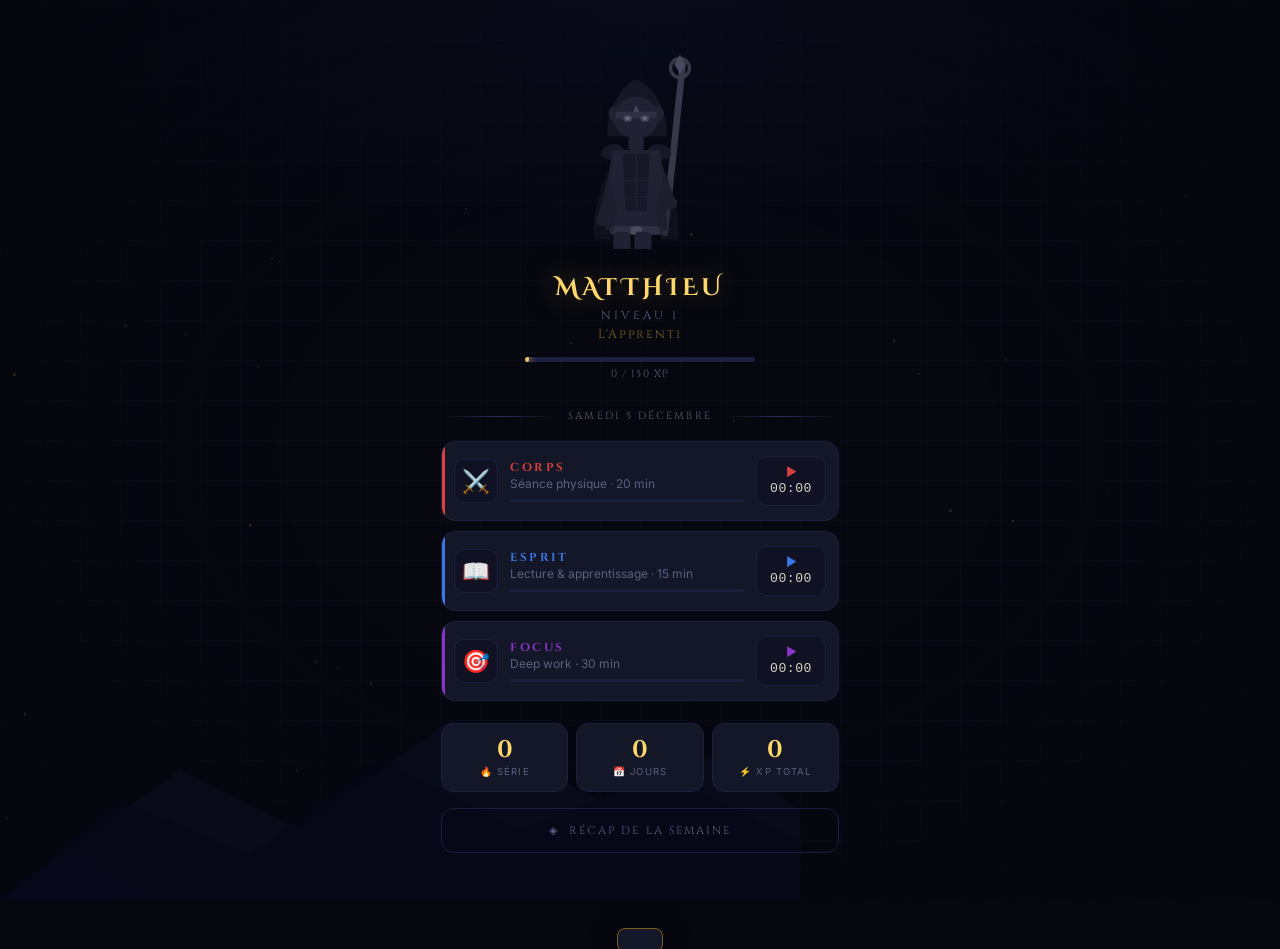
==== rpg.html @ f6b4510d "Add RPG de la Vie — personal development gamification app Single-file web app (rpg.html) implementin" ====
<!DOCTYPE html>
<html lang="fr">
<head>
  <meta charset="UTF-8">
  <meta name="viewport" content="width=device-width, initial-scale=1.0, user-scalable=no">
  <meta name="apple-mobile-web-app-capable" content="yes">
  <meta name="apple-mobile-web-app-status-bar-style" content="black-translucent">
  <meta name="theme-color" content="#06070f">
  <title>RPG — Matthieu</title>
  <link rel="preconnect" href="https://fonts.googleapis.com">
  <link rel="preconnect" href="https://fonts.gstatic.com" crossorigin>
  <link href="https://fonts.googleapis.com/css2?family=Cinzel:wght@400;600;700;900&family=Cinzel+Decorative:wght@700&family=Inter:wght@300;400;500;600&display=swap" rel="stylesheet">

  <style>
    /* ============================
       RESET & BASE
    ============================ */
    *, *::before, *::after { box-sizing: border-box; margin: 0; padding: 0; }

    :root {
      --gold:          #c9a440;
      --gold-bright:   #ffd76a;
      --gold-dim:      #7a621e;
      --bg:            #06070f;
      --bg2:           #0c0e1c;
      --surface:       #101224;
      --surface2:      #141728;
      --border:        #1c2040;
      --border-b:      #2a3060;
      --text:          #ddd6c4;
      --muted:         #5a6080;
      --corps:         #d94040;
      --esprit:        #3a78e8;
      --focus:         #8a35c8;
      --success:       #40c870;
      --font-title:    'Cinzel', serif;
      --font-hero:     'Cinzel Decorative', serif;
      --font-body:     'Inter', sans-serif;
    }

    html, body {
      height: 100%;
      background: var(--bg);
      color: var(--text);
      font-family: var(--font-body);
      overflow-x: hidden;
      -webkit-tap-highlight-color: transparent;
    }

    button { touch-action: manipulation; }

    /* ============================
       BACKGROUND
    ============================ */
    .bg-layer {
      position: fixed;
      inset: 0;
      z-index: 0;
      pointer-events: none;
    }

    .bg-gradient {
      background:
        linear-gradient(to bottom, rgba(6,7,15,0.72) 0%, rgba(6,7,15,0.88) 55%, rgba(6,7,15,0.97) 100%),
        radial-gradient(ellipse 80% 50% at 50% 0%, #0e1840 0%, transparent 60%),
        url('https://d8j0ntlcm91z4.cloudfront.net/user_3A7Wo6kZOzhZoM3hSwPQckkfm2N/hf_20260617_124347_e86857ff-2b7b-4c7c-8f66-b9ae010484fe.png')
          center top / cover no-repeat,
        #06070f;
    }

    .bg-grid {
      background-image:
        linear-gradient(rgba(42,48,96,0.18) 1px, transparent 1px),
        linear-gradient(90deg, rgba(42,48,96,0.18) 1px, transparent 1px);
      background-size: 40px 40px;
      opacity: 0.4;
    }

    .bg-mountains {
      position: absolute;
      bottom: 0;
      left: 0;
      right: 0;
      height: 200px;
    }

    .bg-vignette {
      background: radial-gradient(ellipse at center, transparent 40%, rgba(6,7,15,0.7) 100%);
    }

    #particles { position: absolute; inset: 0; overflow: hidden; }

    .pt {
      position: absolute;
      border-radius: 50%;
      background: rgba(201,164,64,0.55);
      animation: pt-rise var(--d,8s) var(--dl,0s) infinite ease-in-out;
      pointer-events: none;
    }

    @keyframes pt-rise {
      0%   { transform: translateY(0)   scale(0.3); opacity: 0; }
      15%  { opacity: 0.7; }
      85%  { opacity: 0.3; }
      100% { transform: translateY(-130px) scale(1); opacity: 0; }
    }

    /* ============================
       LAYOUT
    ============================ */
    .app {
      position: relative;
      z-index: 1;
      max-width: 430px;
      margin: 0 auto;
      padding: 0 16px 96px;
      min-height: 100dvh;
    }

    /* ============================
       HERO
    ============================ */
    .hero {
      display: flex;
      flex-direction: column;
      align-items: center;
      padding-top: 28px;
      padding-bottom: 12px;
    }

    /* === Avatar SVG === */
    .avatar-wrap {
      position: relative;
      width: 180px;
      height: 210px;
      display: flex;
      align-items: center;
      justify-content: center;
      margin-bottom: 18px;
    }

    /* Aura rings behind avatar */
    .avatar-aura {
      position: absolute;
      inset: -20px;
      border-radius: 50%;
      opacity: 0;
      transition: opacity 0.8s, box-shadow 0.8s;
    }

    .warrior-svg {
      width: 160px;
      height: 200px;
      transition: filter 0.8s;
      position: relative;
      z-index: 2;
    }

    /* CSS variables per element class */
    .warrior-svg .el-body     { fill: var(--w-body); }
    .warrior-svg .el-armor    { fill: var(--w-armor); }
    .warrior-svg .el-accent   { fill: var(--w-accent); }
    .warrior-svg .el-eye      { fill: var(--w-eye); }
    .warrior-svg .el-staff    { fill: var(--w-staff); }
    .warrior-svg .el-gem      { fill: var(--w-gem); }
    .warrior-svg .el-boot     { fill: var(--w-boot); }
    .warrior-svg .el-hood     { fill: var(--w-hood); }
    .warrior-svg .el-particle { opacity: 0; }
    .warrior-svg .el-aura-ring { opacity: 0; fill: none; stroke: var(--w-gem); }

    /* Stage 1 — L'Apprenti */
    #avatar-container.stage-1 {
      --w-body:   #28283c;
      --w-armor:  #1c1c2e;
      --w-accent: #3a3a50;
      --w-eye:    #5a5a70;
      --w-staff:  #444458;
      --w-gem:    #5a5a70;
      --w-boot:   #181824;
      --w-hood:   #20202e;
    }
    #avatar-container.stage-1 .warrior-svg { filter: none; opacity: 0.8; }

    /* Stage 2 — Le Disciple */
    #avatar-container.stage-2 {
      --w-body:   #1c2e60;
      --w-armor:  #243270;
      --w-accent: #3a5cc0;
      --w-eye:    #70aaff;
      --w-staff:  #2858c0;
      --w-gem:    #60a0ff;
      --w-boot:   #101830;
      --w-hood:   #0e1a45;
    }
    #avatar-container.stage-2 .warrior-svg {
      filter: drop-shadow(0 0 10px rgba(56,120,232,0.55));
    }
    #avatar-container.stage-2 .avatar-aura {
      opacity: 1;
      box-shadow: 0 0 40px 10px rgba(56,120,232,0.12);
    }
    #avatar-container.stage-2 .el-particle { opacity: 0.35; fill: #60a0ff; }

    /* Stage 3 — Le Maître */
    #avatar-container.stage-3 {
      --w-body:   #4a2e12;
      --w-armor:  #5c3818;
      --w-accent: #b07828;
      --w-eye:    #ffd060;
      --w-staff:  #c09028;
      --w-gem:    #ffe060;
      --w-boot:   #2a1608;
      --w-hood:   #2e1a08;
    }
    #avatar-container.stage-3 .warrior-svg {
      filter: drop-shadow(0 0 16px rgba(220,160,40,0.65));
    }
    #avatar-container.stage-3 .avatar-aura {
      opacity: 1;
      box-shadow: 0 0 60px 15px rgba(200,150,32,0.16);
    }
    #avatar-container.stage-3 .el-particle {
      opacity: 0.65;
      fill: #ffd060;
      animation: pt-float 3s ease-in-out infinite;
    }
    #avatar-container.stage-3 .el-aura-ring { opacity: 0.15; stroke-width: 1; }

    /* Stage 4 — La Légende */
    #avatar-container.stage-4 {
      --w-body:   #7a4818;
      --w-armor:  #906028;
      --w-accent: #e0a030;
      --w-eye:    #ffffff;
      --w-staff:  #d09428;
      --w-gem:    #ffe870;
      --w-boot:   #3a1e04;
      --w-hood:   #3c1e04;
    }
    #avatar-container.stage-4 .warrior-svg {
      filter:
        drop-shadow(0 0 20px rgba(255,210,60,0.8))
        drop-shadow(0 0 50px rgba(255,180,40,0.4));
      animation: divine-pulse 2.5s ease-in-out infinite;
    }
    #avatar-container.stage-4 .avatar-aura {
      opacity: 1;
      box-shadow: 0 0 80px 20px rgba(220,170,30,0.2);
    }
    #avatar-container.stage-4 .el-particle {
      opacity: 0.9;
      fill: #ffe870;
      animation: pt-float 2s ease-in-out infinite;
    }
    #avatar-container.stage-4 .el-aura-ring { opacity: 0.3; stroke-width: 1.5; }

    .el-particle.p2 { animation-delay: 0.5s; }
    .el-particle.p3 { animation-delay: 1s; }
    .el-particle.p4 { animation-delay: 1.5s; }
    .el-particle.p5 { animation-delay: 2s; }
    .el-particle.p6 { animation-delay: 2.5s; }

    @keyframes pt-float {
      0%, 100% { transform: translateY(0); }
      50%       { transform: translateY(-6px); }
    }

    @keyframes divine-pulse {
      0%, 100% {
        filter: drop-shadow(0 0 20px rgba(255,210,60,0.8)) drop-shadow(0 0 50px rgba(255,180,40,0.4));
      }
      50% {
        filter: drop-shadow(0 0 30px rgba(255,220,80,1)) drop-shadow(0 0 70px rgba(255,190,50,0.6));
      }
    }

    /* === Character info === */
    .char-name {
      font-family: var(--font-hero);
      font-size: 1.5rem;
      letter-spacing: 0.15em;
      color: var(--gold-bright);
      text-shadow: 0 0 30px rgba(201,164,64,0.5), 0 2px 4px rgba(0,0,0,0.6);
      margin-bottom: 4px;
      text-align: center;
    }

    .char-level {
      font-family: var(--font-title);
      font-size: 0.72rem;
      letter-spacing: 0.25em;
      color: var(--muted);
      text-transform: uppercase;
      margin-bottom: 3px;
      text-align: center;
    }

    .char-stage {
      font-family: var(--font-title);
      font-size: 0.78rem;
      letter-spacing: 0.15em;
      color: var(--gold-dim);
      margin-bottom: 14px;
      text-align: center;
    }

    .xp-wrap {
      width: 230px;
      display: flex;
      flex-direction: column;
      gap: 5px;
      align-items: center;
    }

    .xp-track {
      width: 100%;
      height: 5px;
      background: var(--border);
      border-radius: 3px;
      overflow: hidden;
    }

    .xp-bar {
      height: 100%;
      width: 0%;
      background: linear-gradient(90deg, var(--gold-dim), var(--gold-bright));
      border-radius: 3px;
      transition: width 0.9s cubic-bezier(0.25, 0.46, 0.45, 0.94);
      position: relative;
    }

    .xp-bar::after {
      content: '';
      position: absolute;
      right: -4px;
      top: -2px;
      width: 8px;
      height: 8px;
      border-radius: 50%;
      background: var(--gold-bright);
      box-shadow: 0 0 8px var(--gold-bright);
      opacity: 0.9;
    }

    .xp-label {
      font-size: 0.65rem;
      color: var(--muted);
      letter-spacing: 0.1em;
      font-family: var(--font-title);
    }

    /* ============================
       DAY DIVIDER
    ============================ */
    .day-divider {
      display: flex;
      align-items: center;
      gap: 10px;
      margin: 16px 0 18px;
    }

    .day-divider::before, .day-divider::after {
      content: '';
      flex: 1;
      height: 1px;
      background: linear-gradient(90deg, transparent, var(--border-b), transparent);
    }

    .day-text {
      font-family: var(--font-title);
      font-size: 0.65rem;
      letter-spacing: 0.2em;
      color: var(--muted);
      white-space: nowrap;
      text-transform: uppercase;
    }

    /* ============================
       QUEST CARDS
    ============================ */
    .quests { display: flex; flex-direction: column; gap: 10px; margin-bottom: 22px; }

    .quest-card {
      background: var(--surface2);
      border: 1px solid var(--border);
      border-radius: 14px;
      padding: 14px 12px;
      display: flex;
      align-items: center;
      gap: 12px;
      position: relative;
      overflow: hidden;
      transition: border-color 0.35s, box-shadow 0.35s;
      --qc: var(--muted);
    }

    .quest-card[data-quest="corps"]  { --qc: var(--corps); }
    .quest-card[data-quest="esprit"] { --qc: var(--esprit); }
    .quest-card[data-quest="focus"]  { --qc: var(--focus); }

    .quest-card::before {
      content: '';
      position: absolute;
      left: 0;
      top: 0;
      bottom: 0;
      width: 3px;
      background: var(--qc);
      border-radius: 3px 0 0 3px;
    }

    .quest-card.completed {
      border-color: var(--qc);
      box-shadow: 0 0 22px -8px var(--qc);
    }

    .quest-card.completed::after {
      content: '';
      position: absolute;
      inset: 0;
      background: linear-gradient(135deg, var(--qc) 0%, transparent 45%);
      opacity: 0.055;
      pointer-events: none;
    }

    .quest-card.timer-running {
      border-color: var(--qc);
      animation: card-pulse 2s ease-in-out infinite;
    }

    @keyframes card-pulse {
      0%, 100% { box-shadow: 0 0 0 0 transparent; }
      50%       { box-shadow: 0 0 14px -4px var(--qc); }
    }

    .q-icon {
      width: 44px;
      height: 44px;
      flex-shrink: 0;
      background: var(--surface);
      border: 1px solid var(--border);
      border-radius: 10px;
      display: flex;
      align-items: center;
      justify-content: center;
      font-size: 1.4rem;
    }

    .q-info { flex: 1; min-width: 0; }

    .q-name {
      font-family: var(--font-title);
      font-size: 0.72rem;
      font-weight: 700;
      letter-spacing: 0.22em;
      color: var(--qc);
      text-transform: uppercase;
      margin-bottom: 1px;
    }

    .q-desc {
      font-size: 0.75rem;
      color: var(--muted);
      margin-bottom: 8px;
      white-space: nowrap;
      overflow: hidden;
      text-overflow: ellipsis;
    }

    .q-mini-track {
      height: 3px;
      background: var(--border);
      border-radius: 2px;
      overflow: hidden;
    }

    .q-mini-fill {
      height: 100%;
      width: 0%;
      background: var(--qc);
      border-radius: 2px;
      transition: width 1s linear;
    }

    /* Action area */
    .q-action { flex-shrink: 0; }

    .btn-timer {
      display: flex;
      flex-direction: column;
      align-items: center;
      gap: 3px;
      padding: 9px 13px;
      min-height: 48px;
      min-width: 64px;
      background: var(--surface);
      border: 1px solid var(--border);
      border-radius: 10px;
      cursor: pointer;
      color: var(--text);
      transition: border-color 0.2s, background 0.2s;
      font-family: var(--font-body);
    }

    .btn-timer:hover { border-color: var(--qc); }

    .btn-timer.running {
      border-color: var(--qc);
      background: var(--surface);
    }

    .btn-timer .t-icon { font-size: 0.75rem; color: var(--qc); line-height: 1; }
    .btn-timer .t-time { font-family: 'Courier New', monospace; font-size: 0.82rem; letter-spacing: 0.04em; }

    .btn-complete {
      padding: 10px 14px;
      background: linear-gradient(135deg, var(--qc), rgba(255,255,255,0.1));
      border: none;
      border-radius: 10px;
      cursor: pointer;
      color: #fff;
      font-family: var(--font-title);
      font-size: 0.62rem;
      font-weight: 700;
      letter-spacing: 0.18em;
      text-transform: uppercase;
      animation: pulse-btn 1.5s ease-in-out infinite;
      text-shadow: 0 1px 3px rgba(0,0,0,0.4);
    }

    @keyframes pulse-btn {
      0%, 100% { transform: scale(1); box-shadow: 0 0 0 0 transparent; }
      50% { transform: scale(1.04); box-shadow: 0 0 16px -4px var(--qc); }
    }

    .badge-done {
      display: flex;
      flex-direction: column;
      align-items: center;
      gap: 2px;
      padding: 9px 12px;
      color: var(--qc);
      font-family: var(--font-title);
      font-size: 0.6rem;
      letter-spacing: 0.12em;
    }

    .badge-done .check { font-size: 1.1rem; }

    /* ============================
       STATS ROW
    ============================ */
    .stats-row {
      display: flex;
      gap: 8px;
      margin-bottom: 16px;
    }

    .stat-card {
      flex: 1;
      background: var(--surface2);
      border: 1px solid var(--border);
      border-radius: 12px;
      padding: 14px 8px;
      text-align: center;
      display: flex;
      flex-direction: column;
      align-items: center;
      gap: 4px;
    }

    .stat-val {
      font-family: var(--font-title);
      font-size: 1.5rem;
      font-weight: 700;
      color: var(--gold-bright);
      line-height: 1;
    }

    .stat-lbl {
      font-size: 0.6rem;
      color: var(--muted);
      letter-spacing: 0.12em;
      text-transform: uppercase;
    }

    /* ============================
       RECAP BUTTON
    ============================ */
    .btn-recap {
      width: 100%;
      padding: 14px;
      background: transparent;
      border: 1px solid var(--border);
      border-radius: 12px;
      color: var(--muted);
      font-family: var(--font-title);
      font-size: 0.7rem;
      letter-spacing: 0.18em;
      text-transform: uppercase;
      cursor: pointer;
      transition: border-color 0.2s, color 0.2s;
    }

    .btn-recap:hover { border-color: var(--gold-dim); color: var(--gold); }

    /* ============================
       MODALS
    ============================ */
    .modal-bg {
      position: fixed;
      inset: 0;
      background: rgba(6,7,15,0.92);
      z-index: 100;
      display: none;
      align-items: flex-end;
      justify-content: center;
      backdrop-filter: blur(4px);
    }

    .modal-bg.open { display: flex; }

    .modal-sheet {
      width: 100%;
      max-width: 430px;
      background: var(--surface);
      border: 1px solid var(--border-b);
      border-radius: 20px 20px 0 0;
      padding: 24px 20px 40px;
      position: relative;
      max-height: 85vh;
      overflow-y: auto;
      animation: slide-up 0.3s cubic-bezier(0.34, 1.4, 0.64, 1);
    }

    @keyframes slide-up {
      from { transform: translateY(40px); opacity: 0; }
      to   { transform: translateY(0); opacity: 1; }
    }

    .modal-handle {
      width: 36px;
      height: 4px;
      background: var(--border-b);
      border-radius: 2px;
      margin: 0 auto 20px;
    }

    .modal-title {
      font-family: var(--font-title);
      font-size: 1rem;
      font-weight: 700;
      letter-spacing: 0.2em;
      color: var(--gold-bright);
      text-align: center;
      margin-bottom: 20px;
      text-transform: uppercase;
    }

    /* Weekly recap content */
    .week-grid {
      display: flex;
      gap: 6px;
      margin-bottom: 24px;
      justify-content: center;
    }

    .day-sq {
      flex: 1;
      max-width: 48px;
      background: var(--surface2);
      border: 1px solid var(--border);
      border-radius: 8px;
      padding: 8px 4px;
      text-align: center;
      display: flex;
      flex-direction: column;
      align-items: center;
      gap: 6px;
    }

    .day-sq.active  { border-color: var(--gold-dim); }
    .day-sq.today   { border-color: var(--gold); background: rgba(201,164,64,0.05); }
    .day-sq.future  { opacity: 0.3; }

    .day-lbl {
      font-family: var(--font-title);
      font-size: 0.55rem;
      letter-spacing: 0.1em;
      color: var(--muted);
      text-transform: uppercase;
    }

    .day-dots { display: flex; flex-direction: column; gap: 3px; align-items: center; }

    .d-dot {
      width: 7px;
      height: 7px;
      border-radius: 50%;
      border: 1px solid var(--border-b);
      background: transparent;
      transition: background 0.3s;
    }

    .d-dot.corps-done  { background: var(--corps);  border-color: var(--corps); }
    .d-dot.esprit-done { background: var(--esprit); border-color: var(--esprit); }
    .d-dot.focus-done  { background: var(--focus);  border-color: var(--focus); }

    .recap-stats {
      display: grid;
      grid-template-columns: 1fr 1fr;
      gap: 8px;
    }

    .rs-card {
      background: var(--surface2);
      border: 1px solid var(--border);
      border-radius: 10px;
      padding: 14px 12px;
      display: flex;
      flex-direction: column;
      gap: 3px;
    }

    .rs-val {
      font-family: var(--font-title);
      font-size: 1.3rem;
      font-weight: 700;
      color: var(--gold-bright);
    }

    .rs-lbl {
      font-size: 0.65rem;
      color: var(--muted);
      letter-spacing: 0.08em;
      text-transform: uppercase;
    }

    .recap-msg {
      margin-top: 20px;
      text-align: center;
      font-size: 0.8rem;
      color: var(--muted);
      line-height: 1.6;
      font-style: italic;
    }

    .btn-close {
      width: 100%;
      margin-top: 20px;
      padding: 14px;
      background: transparent;
      border: 1px solid var(--border-b);
      border-radius: 10px;
      color: var(--muted);
      font-family: var(--font-title);
      font-size: 0.7rem;
      letter-spacing: 0.2em;
      text-transform: uppercase;
      cursor: pointer;
      transition: border-color 0.2s, color 0.2s;
    }

    .btn-close:hover { border-color: var(--gold-dim); color: var(--gold); }

    /* ============================
       LEVEL-UP OVERLAY
    ============================ */
    #lu-overlay {
      position: fixed;
      inset: 0;
      z-index: 200;
      display: none;
      align-items: center;
      justify-content: center;
      pointer-events: none;
    }

    #lu-overlay.show {
      display: flex;
      animation: lu-bg 3.8s forwards;
    }

    @keyframes lu-bg {
      0%   { background: rgba(6,7,15,0); }
      18%  { background: rgba(6,7,15,0.88); }
      80%  { background: rgba(6,7,15,0.88); }
      100% { background: rgba(6,7,15,0); }
    }

    .lu-content {
      text-align: center;
      animation: lu-in 3.8s forwards;
    }

    @keyframes lu-in {
      0%   { opacity: 0; transform: scale(0.7); }
      18%  { opacity: 1; transform: scale(1.05); }
      25%  { transform: scale(1); }
      80%  { opacity: 1; }
      100% { opacity: 0; transform: scale(1.1); }
    }

    .lu-label {
      font-family: var(--font-title);
      font-size: 0.75rem;
      letter-spacing: 0.4em;
      color: var(--gold-dim);
      text-transform: uppercase;
      margin-bottom: 8px;
    }

    .lu-number {
      font-family: var(--font-hero);
      font-size: 5rem;
      color: var(--gold-bright);
      line-height: 1;
      text-shadow: 0 0 40px rgba(255,215,106,0.8), 0 0 80px rgba(201,164,64,0.4);
      margin-bottom: 8px;
    }

    .lu-stage {
      font-family: var(--font-title);
      font-size: 1rem;
      letter-spacing: 0.25em;
      color: var(--gold);
      text-transform: uppercase;
    }

    .lu-rays {
      position: absolute;
      inset: -100px;
      background: conic-gradient(from 0deg,
        transparent 0deg, rgba(201,164,64,0.08) 10deg,
        transparent 20deg, rgba(201,164,64,0.06) 30deg,
        transparent 40deg, rgba(201,164,64,0.08) 50deg,
        transparent 60deg, rgba(201,164,64,0.06) 70deg,
        transparent 80deg, rgba(201,164,64,0.08) 90deg,
        transparent 100deg, rgba(201,164,64,0.06) 110deg,
        transparent 120deg, rgba(201,164,64,0.08) 130deg,
        transparent 140deg, rgba(201,164,64,0.06) 150deg,
        transparent 160deg, rgba(201,164,64,0.08) 170deg,
        transparent 180deg, rgba(201,164,64,0.06) 190deg,
        transparent 200deg, rgba(201,164,64,0.08) 210deg,
        transparent 220deg, rgba(201,164,64,0.06) 230deg,
        transparent 240deg, rgba(201,164,64,0.08) 250deg,
        transparent 260deg, rgba(201,164,64,0.06) 270deg,
        transparent 280deg, rgba(201,164,64,0.08) 290deg,
        transparent 300deg, rgba(201,164,64,0.06) 310deg,
        transparent 320deg, rgba(201,164,64,0.08) 330deg,
        transparent 340deg, rgba(201,164,64,0.06) 350deg,
        transparent 360deg
      );
      z-index: -1;
      animation: spin-rays 6s linear infinite;
    }

    @keyframes spin-rays { to { transform: rotate(360deg); } }

    /* ============================
       TOAST
    ============================ */
    #toast {
      position: fixed;
      bottom: 28px;
      left: 50%;
      transform: translateX(-50%) translateY(80px);
      background: var(--surface2);
      border: 1px solid var(--gold-dim);
      border-radius: 8px;
      padding: 11px 22px;
      font-family: var(--font-title);
      font-size: 0.72rem;
      letter-spacing: 0.08em;
      color: var(--gold);
      z-index: 300;
      transition: transform 0.35s cubic-bezier(0.34, 1.56, 0.64, 1);
      white-space: nowrap;
      box-shadow: 0 4px 24px rgba(0,0,0,0.5);
    }

    #toast.show { transform: translateX(-50%) translateY(0); }

    /* ============================
       RESPONSIVE
    ============================ */
    @media (min-width: 430px) {
      .app { padding-top: 16px; }
    }
  </style>
</head>
<body>

  <!-- === BACKGROUND === -->
  <div class="bg-layer bg-gradient"></div>
  <div class="bg-layer bg-grid"></div>
  <div class="bg-layer" id="particles"></div>
  <div class="bg-layer bg-vignette"></div>
  <div class="bg-layer">
    <svg class="bg-mountains" viewBox="0 0 800 200" preserveAspectRatio="xMidYMax meet" xmlns="http://www.w3.org/2000/svg">
      <path d="M0 200 L180 70 L300 130 L450 20 L600 100 L720 55 L800 110 L800 200Z" fill="#0a0c1e" opacity="0.7"/>
      <path d="M0 200 L120 100 L250 155 L380 60 L520 130 L660 75 L800 140 L800 200Z" fill="#070818" opacity="0.85"/>
    </svg>
  </div>

  <!-- === APP === -->
  <div class="app">

    <!-- HERO -->
    <header class="hero">
      <div class="avatar-wrap stage-1" id="avatar-container">
        <div class="avatar-aura"></div>
        <!-- Warrior SVG -->
        <svg class="warrior-svg" viewBox="0 0 160 210" fill="none" xmlns="http://www.w3.org/2000/svg">
          <!-- Aura ring (stage 3-4) -->
          <ellipse class="el-aura-ring" cx="76" cy="145" rx="68" ry="58"/>

          <!-- Staff (angled behind figure) -->
          <rect class="el-staff" x="112" y="12" width="7" height="185" rx="3.5" transform="rotate(6,115.5,104.5)"/>
          <!-- Staff top ring -->
          <circle class="el-staff" cx="122" cy="20" r="10" fill="none" stroke-width="3.5" style="fill:none;stroke:var(--w-staff);"/>
          <!-- Staff gem -->
          <polygon class="el-gem" points="122,6 128,16 122,26 116,16"/>

          <!-- Hood/cape behind head -->
          <path class="el-hood" d="M76 32 C56 40 44 70 46 92 L108 92 C110 70 98 40 76 32Z" opacity="0.75"/>

          <!-- Head -->
          <ellipse class="el-body" cx="76" cy="72" rx="24" ry="22"/>

          <!-- Ears -->
          <ellipse class="el-body" cx="53" cy="68" rx="6" ry="8"/>
          <ellipse class="el-body" cx="99" cy="68" rx="6" ry="8"/>

          <!-- Headband -->
          <rect class="el-accent" x="54" y="66" width="44" height="7" rx="3.5"/>
          <!-- Crown gem -->
          <polygon class="el-gem" points="76,59 79,66 73,66"/>

          <!-- Eyes -->
          <ellipse class="el-eye" cx="67" cy="73" rx="4.5" ry="3.5"/>
          <ellipse class="el-eye" cx="85" cy="73" rx="4.5" ry="3.5"/>
          <!-- Pupil glow -->
          <ellipse cx="67" cy="73" rx="2" ry="1.5" fill="white" opacity="0.3"/>
          <ellipse cx="85" cy="73" rx="2" ry="1.5" fill="white" opacity="0.3"/>

          <!-- Neck -->
          <rect class="el-body" x="68" y="92" width="16" height="14" rx="3"/>

          <!-- Shoulders (pauldrons) -->
          <ellipse class="el-armor" cx="51" cy="108" rx="12" ry="8" transform="rotate(-12,51,108)"/>
          <ellipse class="el-armor" cx="101" cy="108" rx="12" ry="8" transform="rotate(12,101,108)"/>

          <!-- Torso (robe) -->
          <path class="el-body" d="M52 106 Q44 135 44 190 L108 190 Q108 135 100 106Z"/>

          <!-- Armor breastplate -->
          <path class="el-armor" d="M62 110 L90 110 L87 170 L65 170Z"/>
          <!-- Armor detail lines -->
          <line x1="76" y1="112" x2="76" y2="168" stroke="var(--w-accent)" stroke-width="1.2" opacity="0.6"/>
          <line x1="64" y1="138" x2="88" y2="138" stroke="var(--w-accent)" stroke-width="1" opacity="0.5"/>
          <line x1="65" y1="155" x2="87" y2="155" stroke="var(--w-accent)" stroke-width="1" opacity="0.4"/>

          <!-- Belt -->
          <rect class="el-accent" x="48" y="186" width="56" height="9" rx="3"/>
          <rect class="el-gem" x="70" y="186" width="12" height="9" rx="3"/>

          <!-- Left arm (extended forward) -->
          <path class="el-body" d="M52 112 L36 175 L50 180 L62 122Z"/>
          <ellipse class="el-body" cx="42" cy="179" rx="8" ry="7"/>

          <!-- Right arm (bent, holding staff area) -->
          <path class="el-body" d="M100 112 L116 158 L104 164 L90 122Z"/>
          <ellipse class="el-body" cx="111" cy="162" rx="8" ry="7"/>

          <!-- Legs -->
          <rect class="el-body" x="52" y="192" width="18" height="55" rx="5"/>
          <rect class="el-body" x="74" y="192" width="18" height="55" rx="5"/>

          <!-- Boots -->
          <path class="el-boot" d="M49 238 Q44 250 56 254 L72 253 L72 240Z"/>
          <path class="el-boot" d="M103 238 Q108 250 96 254 L80 253 L80 240Z"/>

          <!-- Cape folds (behind) -->
          <path class="el-hood" d="M46 128 Q28 170 32 200 L50 200 L56 168Z" opacity="0.5"/>
          <path class="el-hood" d="M106 128 Q124 170 120 200 L102 200 L96 168Z" opacity="0.5"/>

          <!-- Particles (visible on stage 3-4) -->
          <circle class="el-particle"    cx="28"  cy="95"  r="2.5"/>
          <circle class="el-particle p2" cx="128" cy="75"  r="2"/>
          <circle class="el-particle p3" cx="55"  cy="38"  r="2.2"/>
          <circle class="el-particle p4" cx="110" cy="190" r="1.8"/>
          <circle class="el-particle p5" cx="22"  cy="155" r="2"/>
          <circle class="el-particle p6" cx="132" cy="140" r="2.5"/>
        </svg>
      </div>

      <h1 class="char-name">MATTHIEU</h1>
      <div class="char-level">NIVEAU <span id="char-level">1</span></div>
      <div class="char-stage" id="char-stage">L'Apprenti</div>

      <div class="xp-wrap">
        <div class="xp-track">
          <div class="xp-bar" id="xp-bar"></div>
        </div>
        <div class="xp-label" id="xp-label">0 / 150 XP</div>
      </div>
    </header>

    <!-- DAY DIVIDER -->
    <div class="day-divider">
      <span class="day-text" id="day-text">Chargement…</span>
    </div>

    <!-- QUESTS -->
    <section class="quests">

      <div class="quest-card" data-quest="corps" id="quest-corps">
        <div class="q-icon">⚔️</div>
        <div class="q-info">
          <div class="q-name">Corps</div>
          <div class="q-desc">Séance physique · 20 min</div>
          <div class="q-mini-track"><div class="q-mini-fill" id="fill-corps"></div></div>
        </div>
        <div class="q-action" id="action-corps"></div>
      </div>

      <div class="quest-card" data-quest="esprit" id="quest-esprit">
        <div class="q-icon">📖</div>
        <div class="q-info">
          <div class="q-name">Esprit</div>
          <div class="q-desc">Lecture & apprentissage · 15 min</div>
          <div class="q-mini-track"><div class="q-mini-fill" id="fill-esprit"></div></div>
        </div>
        <div class="q-action" id="action-esprit"></div>
      </div>

      <div class="quest-card" data-quest="focus" id="quest-focus">
        <div class="q-icon">🎯</div>
        <div class="q-info">
          <div class="q-name">Focus</div>
          <div class="q-desc">Deep work · 30 min</div>
          <div class="q-mini-track"><div class="q-mini-fill" id="fill-focus"></div></div>
        </div>
        <div class="q-action" id="action-focus"></div>
      </div>

    </section>

    <!-- STATS -->
    <div class="stats-row">
      <div class="stat-card">
        <span class="stat-val" id="stat-streak">0</span>
        <span class="stat-lbl">🔥 Série</span>
      </div>
      <div class="stat-card">
        <span class="stat-val" id="stat-days">0</span>
        <span class="stat-lbl">📅 Jours</span>
      </div>
      <div class="stat-card">
        <span class="stat-val" id="stat-xp">0</span>
        <span class="stat-lbl">⚡ XP Total</span>
      </div>
    </div>

    <!-- RECAP BUTTON -->
    <button class="btn-recap" onclick="openRecap()">◈ &nbsp;RÉCAP DE LA SEMAINE</button>

  </div><!-- .app -->

  <!-- RECAP MODAL -->
  <div class="modal-bg" id="recap-modal">
    <div class="modal-sheet">
      <div class="modal-handle"></div>
      <div class="modal-title">◈ &nbsp;Semaine en cours</div>
      <div id="recap-body"></div>
      <button class="btn-close" onclick="closeRecap()">FERMER</button>
    </div>
  </div>

  <!-- LEVEL-UP OVERLAY -->
  <div id="lu-overlay">
    <div class="lu-content" id="lu-content">
      <div class="lu-rays"></div>
      <div class="lu-label">Niveau supérieur</div>
      <div class="lu-number" id="lu-number">2</div>
      <div class="lu-stage" id="lu-stage"></div>
    </div>
  </div>

  <!-- TOAST -->
  <div id="toast"></div>

  <script>
  /* =============================================
     CONFIGURATION
  ============================================= */
  const QUESTS = {
    corps:  { id: 'corps',  name: 'Corps',  minTime: 20 * 60, xp: 50 },
    esprit: { id: 'esprit', name: 'Esprit', minTime: 15 * 60, xp: 40 },
    focus:  { id: 'focus',  name: 'Focus',  minTime: 30 * 60, xp: 60 }
  };

  // Total XP needed to reach each level (index = level - 1)
  const LEVEL_XP = [
    0, 150, 350, 600, 1000, 1500, 2100, 2800, 3600, 4600,
    5800, 7200, 8800, 10600, 12800, 15300, 18100, 21200, 24600, 28400,
    32500, 37000, 42000, 47500, 53500, 60000, 67500, 76000, 85000, 95000
  ];

  const STAGE_LABELS = ['L\'Apprenti', 'Le Disciple', 'Le Maître', 'La Légende'];
  const BONUS_ALL_XP = 30;

  /* =============================================
     STATE
  ============================================= */
  const DEFAULT_TIMERS = () => ({
    corps:  { running: false, elapsed: 0, startTs: null, completed: false },
    esprit: { running: false, elapsed: 0, startTs: null, completed: false },
    focus:  { running: false, elapsed: 0, startTs: null, completed: false }
  });

  let state;
  const intervals = {};

  function loadState() {
    try {
      const raw = localStorage.getItem('rpg_v1');
      if (raw) {
        const s = JSON.parse(raw);
        const today = getToday();

        // Day changed: check streak, reset timers
        if (s.lastDate && s.lastDate !== today) {
          const yesterday = shiftDate(-1);
          const hadActivity = (s.log[yesterday] || {}).any;
          if (!hadActivity && s.streak > 0) s.streak = 0;
          s.timers = DEFAULT_TIMERS();
        }

        s.lastDate = today;
        return s;
      }
    } catch (_) {}

    return {
      totalXP: 0,
      streak: 0,
      totalDays: 0,
      lastDate: getToday(),
      log: {},      // { 'YYYY-MM-DD': { corps, esprit, focus, any, bonusAwarded, xp, corpsTime, espritTime, focusTime, firstCompleted } }
      timers: DEFAULT_TIMERS()
    };
  }

  function save() {
    localStorage.setItem('rpg_v1', JSON.stringify(state));
  }

  /* =============================================
     DATE UTILITIES
  ============================================= */
  function getToday() {
    return new Date().toISOString().split('T')[0];
  }

  function shiftDate(days) {
    const d = new Date();
    d.setDate(d.getDate() + days);
    return d.toISOString().split('T')[0];
  }

  function todayLog() {
    const t = getToday();
    if (!state.log[t]) {
      state.log[t] = { corps: false, esprit: false, focus: false, any: false,
                       bonusAwarded: false, xp: 0, firstCompleted: false,
                       corpsTime: 0, espritTime: 0, focusTime: 0 };
    }
    return state.log[t];
  }

  function fmt(secs) {
    const m = Math.floor(secs / 60), s = secs % 60;
    return `${String(m).padStart(2,'0')}:${String(s).padStart(2,'0')}`;
  }

  function fmtDuration(secs) {
    const h = Math.floor(secs / 3600);
    const m = Math.floor((secs % 3600) / 60);
    if (h > 0) return `${h}h${String(m).padStart(2,'0')}`;
    return `${m} min`;
  }

  /* =============================================
     LEVEL / XP
  ============================================= */
  function getLevel(xp) {
    for (let i = LEVEL_XP.length - 1; i >= 0; i--) {
      if (xp >= LEVEL_XP[i]) return i + 1;
    }
    return 1;
  }

  function getLevelProgress(xp) {
    const lv = getLevel(xp);
    const cur  = LEVEL_XP[lv - 1] || 0;
    const next = LEVEL_XP[lv]     || LEVEL_XP[LEVEL_XP.length - 1] + 10000;
    const prog = xp - cur;
    const total = next - cur;
    return { prog, total, pct: Math.min(100, (prog / total) * 100), lv };
  }

  function getStage(lv) {
    if (lv >= 30) return 4;
    if (lv >= 15) return 3;
    if (lv >= 5)  return 2;
    return 1;
  }

  /* =============================================
     TIMER LOGIC
  ============================================= */
  function getElapsed(id) {
    const t = state.timers[id];
    if (!t.running || !t.startTs) return t.elapsed;
    return t.elapsed + Math.floor((Date.now() - t.startTs) / 1000);
  }

  function toggleTimer(id) {
    const t = state.timers[id];
    if (t.completed) return;

    if (t.running) {
      t.elapsed = getElapsed(id);
      t.running  = false;
      t.startTs  = null;
      clearInterval(intervals[id]);
      delete intervals[id];
    } else {
      t.running = true;
      t.startTs = Date.now();
      intervals[id] = setInterval(() => renderQuestCard(id), 1000);
    }

    save();
    renderQuestCard(id);
  }

  function completeQuest(id) {
    const t = state.timers[id];
    if (t.completed) return;

    t.elapsed = getElapsed(id);
    t.running  = false;
    t.startTs  = null;
    clearInterval(intervals[id]);
    delete intervals[id];
    t.completed = true;

    const log = todayLog();
    log[id] = true;
    log.any  = true;
    log[`${id}Time`] = t.elapsed;

    // XP
    const prevLv = getLevel(state.totalXP);
    const xpEarned = QUESTS[id].xp;
    state.totalXP += xpEarned;
    log.xp = (log.xp || 0) + xpEarned;

    // All-quests bonus
    if (log.corps && log.esprit && log.focus && !log.bonusAwarded) {
      state.totalXP += BONUS_ALL_XP;
      log.xp += BONUS_ALL_XP;
      log.bonusAwarded = true;
      setTimeout(() => toast(`BONUS +${BONUS_ALL_XP} XP — Triple quête !`), 1400);
    }

    // Streak / days (only on first completion of the day)
    if (!log.firstCompleted) {
      log.firstCompleted = true;
      state.totalDays++;
      state.streak++;
    }

    save();

    const newLv = getLevel(state.totalXP);
    if (newLv > prevLv) setTimeout(() => showLevelUp(newLv, prevLv), 900);

    toast(`+${xpEarned} XP — ${QUESTS[id].name} accomplie !`);
    renderAll();
  }

  /* =============================================
     RENDER FUNCTIONS
  ============================================= */
  function renderQuestCard(id) {
    const q = QUESTS[id];
    const t = state.timers[id];
    const elapsed = getElapsed(id);
    const pct = Math.min(100, (elapsed / q.minTime) * 100);
    const reached = elapsed >= q.minTime;

    // Mini bar
    const fill = document.getElementById(`fill-${id}`);
    if (fill) fill.style.width = `${pct}%`;

    // Card class
    const card = document.getElementById(`quest-${id}`);
    if (card) {
      card.classList.toggle('completed', t.completed);
      card.classList.toggle('timer-running', t.running && !t.completed);
    }

    // Action area
    const area = document.getElementById(`action-${id}`);
    if (!area) return;

    if (t.completed) {
      area.innerHTML = `
        <div class="badge-done">
          <span class="check">✦</span>
          <span>${fmt(t.elapsed)}</span>
        </div>`;
    } else if (reached && t.running) {
      area.innerHTML = `
        <button class="btn-complete" onclick="completeQuest('${id}')">TERMINER</button>`;
    } else {
      const icon = t.running ? '⏸' : '▶';
      area.innerHTML = `
        <button class="btn-timer ${t.running ? 'running' : ''}" onclick="toggleTimer('${id}')">
          <span class="t-icon">${icon}</span>
          <span class="t-time">${fmt(elapsed)}</span>
        </button>`;
    }
  }

  function renderHero() {
    const { pct, prog, total, lv } = getLevelProgress(state.totalXP);
    const stage = getStage(lv);
    const prevStage = getStage(lv - 1);

    const lvEl = document.getElementById('char-level');
    if (lvEl) lvEl.textContent = lv;

    const stEl = document.getElementById('char-stage');
    if (stEl) stEl.textContent = STAGE_LABELS[stage - 1];

    const bar = document.getElementById('xp-bar');
    if (bar) bar.style.width = `${pct}%`;

    const lbl = document.getElementById('xp-label');
    if (lbl) lbl.textContent = `${prog} / ${total} XP`;

    // Avatar stage
    const av = document.getElementById('avatar-container');
    if (av) {
      av.classList.remove('stage-1','stage-2','stage-3','stage-4');
      av.classList.add(`stage-${stage}`);
    }
  }

  function renderStats() {
    const el = (id, v) => { const e = document.getElementById(id); if (e) e.textContent = v; };
    el('stat-streak', state.streak);
    el('stat-days',   state.totalDays);
    el('stat-xp',     state.totalXP);
  }

  function renderDate() {
    const el = document.getElementById('day-text');
    if (!el) return;
    const opts = { weekday: 'long', day: 'numeric', month: 'long' };
    el.textContent = new Date().toLocaleDateString('fr-FR', opts).toUpperCase();
  }

  function renderAll() {
    renderHero();
    renderStats();
    Object.keys(QUESTS).forEach(id => renderQuestCard(id));
  }

  /* =============================================
     LEVEL-UP
  ============================================= */
  function showLevelUp(newLv, prevLv) {
    const stage    = getStage(newLv);
    const prevStage= getStage(prevLv);
    const stageChanged = stage !== prevStage;

    document.getElementById('lu-number').textContent = newLv;
    document.getElementById('lu-stage').textContent  = stageChanged ? STAGE_LABELS[stage - 1] : '';

    const ov = document.getElementById('lu-overlay');
    ov.classList.remove('show');
    void ov.offsetWidth; // reflow
    ov.classList.add('show');
    ov.style.pointerEvents = 'all';

    setTimeout(() => {
      ov.classList.remove('show');
      ov.style.pointerEvents = 'none';
    }, 3900);
  }

  /* =============================================
     WEEKLY RECAP
  ============================================= */
  function openRecap() {
    buildRecap();
    document.getElementById('recap-modal').classList.add('open');
  }

  function closeRecap() {
    document.getElementById('recap-modal').classList.remove('open');
  }

  function buildRecap() {
    const today = getToday();
    const dow = new Date().getDay(); // 0=Sun
    const mondayOff = dow === 0 ? -6 : 1 - dow;

    const LABELS = ['Lun','Mar','Mer','Jeu','Ven','Sam','Dim'];
    const days = Array.from({length:7}, (_,i) => shiftDate(mondayOff + i));

    let wXP = 0, wQ = 0, wCorps = 0, wEsprit = 0, wFocus = 0;

    const squares = days.map((d, i) => {
      const log = state.log[d] || {};
      const done = (log.corps ? 1 : 0) + (log.esprit ? 1 : 0) + (log.focus ? 1 : 0);
      wXP    += log.xp || 0;
      wQ     += done;
      wCorps += log.corpsTime  || 0;
      wEsprit+= log.espritTime || 0;
      wFocus += log.focusTime  || 0;

      const cls = d === today ? 'today' : d > today ? 'future' : done > 0 ? 'active' : '';
      return `
        <div class="day-sq ${cls}">
          <span class="day-lbl">${LABELS[i]}</span>
          <div class="day-dots">
            <span class="d-dot ${log.corps  ? 'corps-done'  : ''}"></span>
            <span class="d-dot ${log.esprit ? 'esprit-done' : ''}"></span>
            <span class="d-dot ${log.focus  ? 'focus-done'  : ''}"></span>
          </div>
        </div>`;
    }).join('');

    const msgs = [
      'La discipline construit la légende.',
      'Chaque session compte.',
      'Le corps et l\'esprit, forgés ensemble.',
      'La régularité bat l\'intensité.',
      'Tu construis quelque chose de réel.'
    ];
    const msg = msgs[Math.floor(Math.random() * msgs.length)];

    document.getElementById('recap-body').innerHTML = `
      <div class="week-grid">${squares}</div>
      <div class="recap-stats">
        <div class="rs-card">
          <span class="rs-val">${wXP}</span>
          <span class="rs-lbl">⚡ XP gagnés</span>
        </div>
        <div class="rs-card">
          <span class="rs-val">${wQ}</span>
          <span class="rs-lbl">Quêtes</span>
        </div>
        <div class="rs-card">
          <span class="rs-val">${fmtDuration(wFocus)}</span>
          <span class="rs-lbl">🎯 Deep work</span>
        </div>
        <div class="rs-card">
          <span class="rs-val">${fmtDuration(wCorps)}</span>
          <span class="rs-lbl">⚔️ Sport</span>
        </div>
        <div class="rs-card">
          <span class="rs-val">${fmtDuration(wEsprit)}</span>
          <span class="rs-lbl">📖 Lecture</span>
        </div>
        <div class="rs-card">
          <span class="rs-val">${state.streak}</span>
          <span class="rs-lbl">🔥 Série</span>
        </div>
      </div>
      <div class="recap-msg">"${msg}"</div>`;
  }

  /* =============================================
     TOAST
  ============================================= */
  let toastTimer;
  function toast(msg) {
    const el = document.getElementById('toast');
    el.textContent = msg;
    el.classList.add('show');
    clearTimeout(toastTimer);
    toastTimer = setTimeout(() => el.classList.remove('show'), 3200);
  }

  /* =============================================
     BACKGROUND PARTICLES
  ============================================= */
  function spawnParticles() {
    const c = document.getElementById('particles');
    for (let i = 0; i < 28; i++) {
      const p = document.createElement('div');
      p.className = 'pt';
      p.style.cssText = `
        left:${Math.random()*100}%;
        top:${20+Math.random()*75}%;
        width:${1+Math.random()*2.5}px;
        height:${1+Math.random()*2.5}px;
        --d:${5+Math.random()*8}s;
        --dl:-${Math.random()*10}s;
        opacity:${0.2+Math.random()*0.4};
      `;
      c.appendChild(p);
    }
  }

  /* =============================================
     INIT
  ============================================= */
  function init() {
    state = loadState();

    // Resume any running timers
    Object.keys(QUESTS).forEach(id => {
      if (state.timers[id].running) {
        intervals[id] = setInterval(() => renderQuestCard(id), 1000);
      }
    });

    spawnParticles();
    renderDate();
    renderAll();
  }

  // Close recap on background click
  document.getElementById('recap-modal').addEventListener('click', e => {
    if (e.target === e.currentTarget) closeRecap();
  });

  document.addEventListener('DOMContentLoaded', init);
  </script>
</body>
</html>
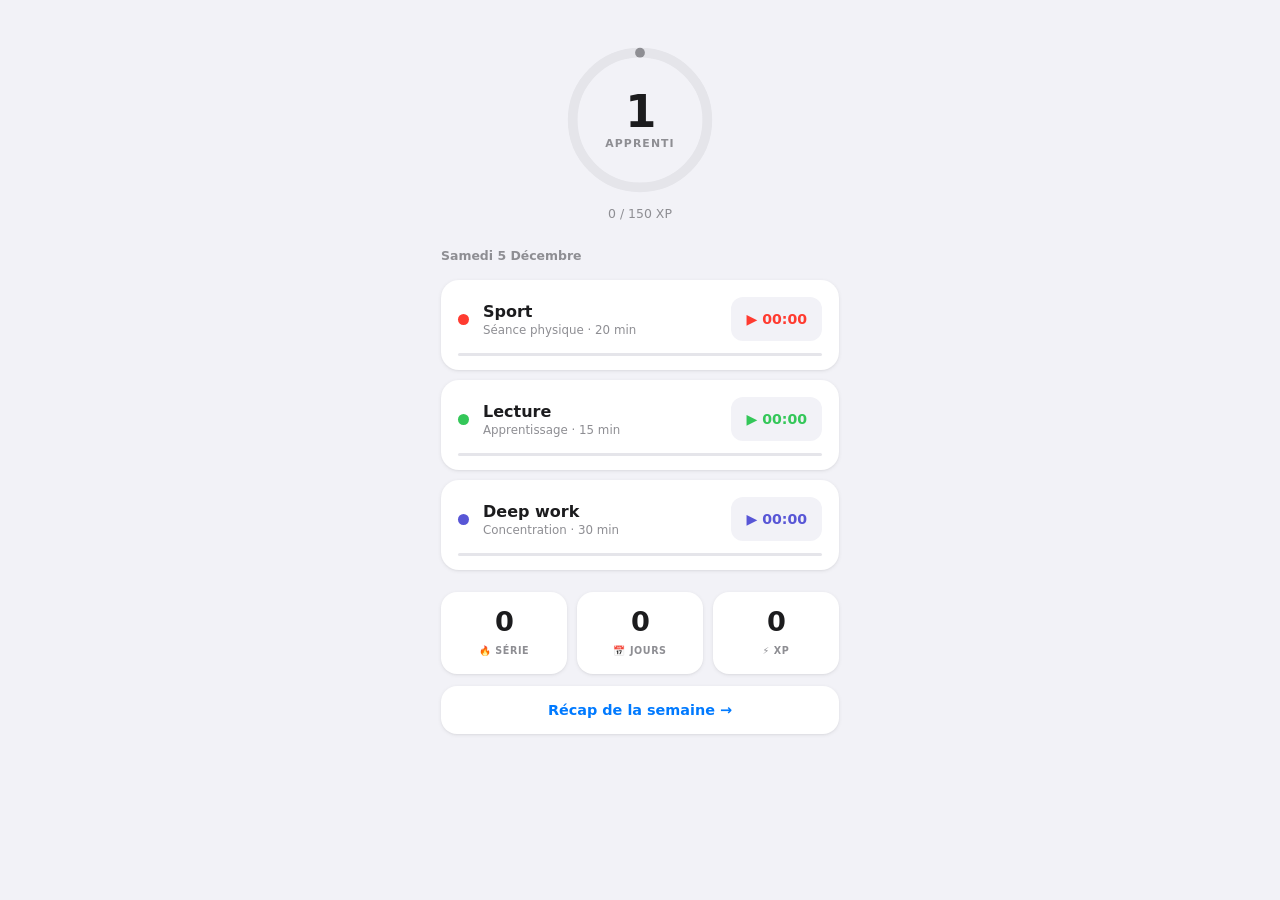
==== commit 62dc652c: "Redesign RPG UI: clean modern look, remove all decorative elements - Light grey background (#f2f2f7)" ====
--- a/rpg.html
+++ b/rpg.html
@@ -4,477 +4,195 @@
   <meta charset="UTF-8">
   <meta name="viewport" content="width=device-width, initial-scale=1.0, user-scalable=no">
   <meta name="apple-mobile-web-app-capable" content="yes">
-  <meta name="apple-mobile-web-app-status-bar-style" content="black-translucent">
-  <meta name="theme-color" content="#06070f">
-  <title>RPG — Matthieu</title>
-  <link rel="preconnect" href="https://fonts.googleapis.com">
-  <link rel="preconnect" href="https://fonts.gstatic.com" crossorigin>
-  <link href="https://fonts.googleapis.com/css2?family=Cinzel:wght@400;600;700;900&family=Cinzel+Decorative:wght@700&family=Inter:wght@300;400;500;600&display=swap" rel="stylesheet">
-
+  <meta name="apple-mobile-web-app-status-bar-style" content="default">
+  <meta name="theme-color" content="#f2f2f7">
+  <title>Daily RPG</title>
   <style>
-    /* ============================
-       RESET & BASE
-    ============================ */
     *, *::before, *::after { box-sizing: border-box; margin: 0; padding: 0; }
 
     :root {
-      --gold:          #c9a440;
-      --gold-bright:   #ffd76a;
-      --gold-dim:      #7a621e;
-      --bg:            #06070f;
-      --bg2:           #0c0e1c;
-      --surface:       #101224;
-      --surface2:      #141728;
-      --border:        #1c2040;
-      --border-b:      #2a3060;
-      --text:          #ddd6c4;
-      --muted:         #5a6080;
-      --corps:         #d94040;
-      --esprit:        #3a78e8;
-      --focus:         #8a35c8;
-      --success:       #40c870;
-      --font-title:    'Cinzel', serif;
-      --font-hero:     'Cinzel Decorative', serif;
-      --font-body:     'Inter', sans-serif;
+      --bg:     #f2f2f7;
+      --card:   #ffffff;
+      --text:   #1c1c1e;
+      --sub:    #3c3c43;
+      --muted:  #8e8e93;
+      --sep:    #e5e5ea;
+      --accent: #007aff;
+      --corps:  #ff3b30;
+      --esprit: #34c759;
+      --focus:  #5856d6;
+      --sh: 0 1px 4px rgba(0,0,0,0.07), 0 1px 2px rgba(0,0,0,0.04);
     }
 
     html, body {
-      height: 100%;
+      min-height: 100%;
       background: var(--bg);
       color: var(--text);
-      font-family: var(--font-body);
-      overflow-x: hidden;
+      font-family: -apple-system, BlinkMacSystemFont, 'Segoe UI', system-ui, sans-serif;
       -webkit-tap-highlight-color: transparent;
     }
 
-    button { touch-action: manipulation; }
-
-    /* ============================
-       BACKGROUND
-    ============================ */
-    .bg-layer {
-      position: fixed;
-      inset: 0;
-      z-index: 0;
-      pointer-events: none;
-    }
-
-    .bg-gradient {
-      background:
-        linear-gradient(to bottom, rgba(6,7,15,0.72) 0%, rgba(6,7,15,0.88) 55%, rgba(6,7,15,0.97) 100%),
-        radial-gradient(ellipse 80% 50% at 50% 0%, #0e1840 0%, transparent 60%),
-        url('https://d8j0ntlcm91z4.cloudfront.net/user_3A7Wo6kZOzhZoM3hSwPQckkfm2N/hf_20260617_124347_e86857ff-2b7b-4c7c-8f66-b9ae010484fe.png')
-          center top / cover no-repeat,
-        #06070f;
-    }
-
-    .bg-grid {
-      background-image:
-        linear-gradient(rgba(42,48,96,0.18) 1px, transparent 1px),
-        linear-gradient(90deg, rgba(42,48,96,0.18) 1px, transparent 1px);
-      background-size: 40px 40px;
-      opacity: 0.4;
-    }
-
-    .bg-mountains {
-      position: absolute;
-      bottom: 0;
-      left: 0;
-      right: 0;
-      height: 200px;
-    }
-
-    .bg-vignette {
-      background: radial-gradient(ellipse at center, transparent 40%, rgba(6,7,15,0.7) 100%);
-    }
-
-    #particles { position: absolute; inset: 0; overflow: hidden; }
-
-    .pt {
-      position: absolute;
-      border-radius: 50%;
-      background: rgba(201,164,64,0.55);
-      animation: pt-rise var(--d,8s) var(--dl,0s) infinite ease-in-out;
-      pointer-events: none;
-    }
-
-    @keyframes pt-rise {
-      0%   { transform: translateY(0)   scale(0.3); opacity: 0; }
-      15%  { opacity: 0.7; }
-      85%  { opacity: 0.3; }
-      100% { transform: translateY(-130px) scale(1); opacity: 0; }
-    }
-
-    /* ============================
-       LAYOUT
-    ============================ */
+    button { touch-action: manipulation; font-family: inherit; }
+
     .app {
-      position: relative;
-      z-index: 1;
       max-width: 430px;
       margin: 0 auto;
-      padding: 0 16px 96px;
-      min-height: 100dvh;
-    }
-
-    /* ============================
-       HERO
-    ============================ */
-    .hero {
+      padding: 0 16px 88px;
+    }
+
+    /* ── RING ─────────────────────── */
+    .ring-section {
       display: flex;
       flex-direction: column;
       align-items: center;
-      padding-top: 28px;
-      padding-bottom: 12px;
-    }
-
-    /* === Avatar SVG === */
-    .avatar-wrap {
+      padding: 44px 0 24px;
+      gap: 10px;
+    }
+
+    .ring-wrap {
       position: relative;
-      width: 180px;
-      height: 210px;
-      display: flex;
+      width: 152px;
+      height: 152px;
+    }
+
+    .ring-svg {
+      width: 100%;
+      height: 100%;
+      transform: rotate(-90deg);
+    }
+
+    .ring-track {
+      fill: none;
+      stroke: var(--sep);
+      stroke-width: 9;
+    }
+
+    .ring-fill {
+      fill: none;
+      stroke: var(--muted);
+      stroke-width: 9;
+      stroke-linecap: round;
+      /* circumference = 2π × 62 ≈ 389.56 */
+      stroke-dasharray: 389.56;
+      stroke-dashoffset: 389.56;
+      transition: stroke-dashoffset 0.9s cubic-bezier(0.25, 0.46, 0.45, 0.94),
+                  stroke 0.6s ease;
+    }
+
+    .ring-center {
+      position: absolute;
+      inset: 0;
+      display: flex;
+      flex-direction: column;
       align-items: center;
       justify-content: center;
-      margin-bottom: 18px;
-    }
-
-    /* Aura rings behind avatar */
-    .avatar-aura {
-      position: absolute;
-      inset: -20px;
-      border-radius: 50%;
-      opacity: 0;
-      transition: opacity 0.8s, box-shadow 0.8s;
-    }
-
-    .warrior-svg {
-      width: 160px;
-      height: 200px;
-      transition: filter 0.8s;
-      position: relative;
-      z-index: 2;
-    }
-
-    /* CSS variables per element class */
-    .warrior-svg .el-body     { fill: var(--w-body); }
-    .warrior-svg .el-armor    { fill: var(--w-armor); }
-    .warrior-svg .el-accent   { fill: var(--w-accent); }
-    .warrior-svg .el-eye      { fill: var(--w-eye); }
-    .warrior-svg .el-staff    { fill: var(--w-staff); }
-    .warrior-svg .el-gem      { fill: var(--w-gem); }
-    .warrior-svg .el-boot     { fill: var(--w-boot); }
-    .warrior-svg .el-hood     { fill: var(--w-hood); }
-    .warrior-svg .el-particle { opacity: 0; }
-    .warrior-svg .el-aura-ring { opacity: 0; fill: none; stroke: var(--w-gem); }
-
-    /* Stage 1 — L'Apprenti */
-    #avatar-container.stage-1 {
-      --w-body:   #28283c;
-      --w-armor:  #1c1c2e;
-      --w-accent: #3a3a50;
-      --w-eye:    #5a5a70;
-      --w-staff:  #444458;
-      --w-gem:    #5a5a70;
-      --w-boot:   #181824;
-      --w-hood:   #20202e;
-    }
-    #avatar-container.stage-1 .warrior-svg { filter: none; opacity: 0.8; }
-
-    /* Stage 2 — Le Disciple */
-    #avatar-container.stage-2 {
-      --w-body:   #1c2e60;
-      --w-armor:  #243270;
-      --w-accent: #3a5cc0;
-      --w-eye:    #70aaff;
-      --w-staff:  #2858c0;
-      --w-gem:    #60a0ff;
-      --w-boot:   #101830;
-      --w-hood:   #0e1a45;
-    }
-    #avatar-container.stage-2 .warrior-svg {
-      filter: drop-shadow(0 0 10px rgba(56,120,232,0.55));
-    }
-    #avatar-container.stage-2 .avatar-aura {
-      opacity: 1;
-      box-shadow: 0 0 40px 10px rgba(56,120,232,0.12);
-    }
-    #avatar-container.stage-2 .el-particle { opacity: 0.35; fill: #60a0ff; }
-
-    /* Stage 3 — Le Maître */
-    #avatar-container.stage-3 {
-      --w-body:   #4a2e12;
-      --w-armor:  #5c3818;
-      --w-accent: #b07828;
-      --w-eye:    #ffd060;
-      --w-staff:  #c09028;
-      --w-gem:    #ffe060;
-      --w-boot:   #2a1608;
-      --w-hood:   #2e1a08;
-    }
-    #avatar-container.stage-3 .warrior-svg {
-      filter: drop-shadow(0 0 16px rgba(220,160,40,0.65));
-    }
-    #avatar-container.stage-3 .avatar-aura {
-      opacity: 1;
-      box-shadow: 0 0 60px 15px rgba(200,150,32,0.16);
-    }
-    #avatar-container.stage-3 .el-particle {
-      opacity: 0.65;
-      fill: #ffd060;
-      animation: pt-float 3s ease-in-out infinite;
-    }
-    #avatar-container.stage-3 .el-aura-ring { opacity: 0.15; stroke-width: 1; }
-
-    /* Stage 4 — La Légende */
-    #avatar-container.stage-4 {
-      --w-body:   #7a4818;
-      --w-armor:  #906028;
-      --w-accent: #e0a030;
-      --w-eye:    #ffffff;
-      --w-staff:  #d09428;
-      --w-gem:    #ffe870;
-      --w-boot:   #3a1e04;
-      --w-hood:   #3c1e04;
-    }
-    #avatar-container.stage-4 .warrior-svg {
-      filter:
-        drop-shadow(0 0 20px rgba(255,210,60,0.8))
-        drop-shadow(0 0 50px rgba(255,180,40,0.4));
-      animation: divine-pulse 2.5s ease-in-out infinite;
-    }
-    #avatar-container.stage-4 .avatar-aura {
-      opacity: 1;
-      box-shadow: 0 0 80px 20px rgba(220,170,30,0.2);
-    }
-    #avatar-container.stage-4 .el-particle {
-      opacity: 0.9;
-      fill: #ffe870;
-      animation: pt-float 2s ease-in-out infinite;
-    }
-    #avatar-container.stage-4 .el-aura-ring { opacity: 0.3; stroke-width: 1.5; }
-
-    .el-particle.p2 { animation-delay: 0.5s; }
-    .el-particle.p3 { animation-delay: 1s; }
-    .el-particle.p4 { animation-delay: 1.5s; }
-    .el-particle.p5 { animation-delay: 2s; }
-    .el-particle.p6 { animation-delay: 2.5s; }
-
-    @keyframes pt-float {
-      0%, 100% { transform: translateY(0); }
-      50%       { transform: translateY(-6px); }
-    }
-
-    @keyframes divine-pulse {
-      0%, 100% {
-        filter: drop-shadow(0 0 20px rgba(255,210,60,0.8)) drop-shadow(0 0 50px rgba(255,180,40,0.4));
-      }
-      50% {
-        filter: drop-shadow(0 0 30px rgba(255,220,80,1)) drop-shadow(0 0 70px rgba(255,190,50,0.6));
-      }
-    }
-
-    /* === Character info === */
-    .char-name {
-      font-family: var(--font-hero);
-      font-size: 1.5rem;
-      letter-spacing: 0.15em;
-      color: var(--gold-bright);
-      text-shadow: 0 0 30px rgba(201,164,64,0.5), 0 2px 4px rgba(0,0,0,0.6);
-      margin-bottom: 4px;
-      text-align: center;
-    }
-
-    .char-level {
-      font-family: var(--font-title);
-      font-size: 0.72rem;
-      letter-spacing: 0.25em;
+      gap: 3px;
+    }
+
+    .ring-lv {
+      font-size: 2.8rem;
+      font-weight: 700;
+      color: var(--text);
+      line-height: 1;
+      letter-spacing: -0.04em;
+    }
+
+    .ring-stage {
+      font-size: 0.68rem;
+      font-weight: 600;
       color: var(--muted);
       text-transform: uppercase;
-      margin-bottom: 3px;
-      text-align: center;
-    }
-
-    .char-stage {
-      font-family: var(--font-title);
+      letter-spacing: 0.1em;
+      transition: color 0.5s;
+    }
+
+    .xp-sub {
       font-size: 0.78rem;
-      letter-spacing: 0.15em;
-      color: var(--gold-dim);
-      margin-bottom: 14px;
-      text-align: center;
-    }
-
-    .xp-wrap {
-      width: 230px;
+      color: var(--muted);
+    }
+
+    /* Stage label colour matches ring */
+    [data-stage="2"] .ring-stage { color: #007aff; }
+    [data-stage="3"] .ring-stage { color: #ff9f0a; }
+    [data-stage="4"] .ring-stage { color: #ff375f; }
+
+    /* ── DATE ─────────────────────── */
+    .day-row {
+      margin-bottom: 16px;
+    }
+
+    .day-text {
+      font-size: 0.78rem;
+      font-weight: 600;
+      color: var(--muted);
+      text-transform: capitalize;
+    }
+
+    /* ── QUESTS ───────────────────── */
+    .quests {
       display: flex;
       flex-direction: column;
-      gap: 5px;
-      align-items: center;
-    }
-
-    .xp-track {
-      width: 100%;
-      height: 5px;
-      background: var(--border);
-      border-radius: 3px;
+      gap: 10px;
+      margin-bottom: 22px;
+    }
+
+    .quest-card {
+      background: var(--card);
+      border-radius: 18px;
+      box-shadow: var(--sh);
       overflow: hidden;
-    }
-
-    .xp-bar {
-      height: 100%;
-      width: 0%;
-      background: linear-gradient(90deg, var(--gold-dim), var(--gold-bright));
-      border-radius: 3px;
-      transition: width 0.9s cubic-bezier(0.25, 0.46, 0.45, 0.94);
-      position: relative;
-    }
-
-    .xp-bar::after {
-      content: '';
-      position: absolute;
-      right: -4px;
-      top: -2px;
-      width: 8px;
-      height: 8px;
-      border-radius: 50%;
-      background: var(--gold-bright);
-      box-shadow: 0 0 8px var(--gold-bright);
-      opacity: 0.9;
-    }
-
-    .xp-label {
-      font-size: 0.65rem;
-      color: var(--muted);
-      letter-spacing: 0.1em;
-      font-family: var(--font-title);
-    }
-
-    /* ============================
-       DAY DIVIDER
-    ============================ */
-    .day-divider {
-      display: flex;
-      align-items: center;
-      gap: 10px;
-      margin: 16px 0 18px;
-    }
-
-    .day-divider::before, .day-divider::after {
-      content: '';
-      flex: 1;
-      height: 1px;
-      background: linear-gradient(90deg, transparent, var(--border-b), transparent);
-    }
-
-    .day-text {
-      font-family: var(--font-title);
-      font-size: 0.65rem;
-      letter-spacing: 0.2em;
-      color: var(--muted);
-      white-space: nowrap;
-      text-transform: uppercase;
-    }
-
-    /* ============================
-       QUEST CARDS
-    ============================ */
-    .quests { display: flex; flex-direction: column; gap: 10px; margin-bottom: 22px; }
-
-    .quest-card {
-      background: var(--surface2);
-      border: 1px solid var(--border);
-      border-radius: 14px;
-      padding: 14px 12px;
-      display: flex;
-      align-items: center;
-      gap: 12px;
-      position: relative;
-      overflow: hidden;
-      transition: border-color 0.35s, box-shadow 0.35s;
-      --qc: var(--muted);
+      border: 1.5px solid transparent;
+      transition: border-color 0.3s;
     }
 
     .quest-card[data-quest="corps"]  { --qc: var(--corps); }
     .quest-card[data-quest="esprit"] { --qc: var(--esprit); }
     .quest-card[data-quest="focus"]  { --qc: var(--focus); }
 
-    .quest-card::before {
-      content: '';
-      position: absolute;
-      left: 0;
-      top: 0;
-      bottom: 0;
-      width: 3px;
+    .quest-card.completed { border-color: var(--qc); }
+
+    .quest-inner {
+      display: flex;
+      align-items: center;
+      padding: 16px 16px 12px;
+      gap: 14px;
+    }
+
+    .q-dot {
+      width: 11px;
+      height: 11px;
+      border-radius: 50%;
       background: var(--qc);
-      border-radius: 3px 0 0 3px;
-    }
-
-    .quest-card.completed {
-      border-color: var(--qc);
-      box-shadow: 0 0 22px -8px var(--qc);
-    }
-
-    .quest-card.completed::after {
-      content: '';
-      position: absolute;
-      inset: 0;
-      background: linear-gradient(135deg, var(--qc) 0%, transparent 45%);
-      opacity: 0.055;
-      pointer-events: none;
-    }
-
-    .quest-card.timer-running {
-      border-color: var(--qc);
-      animation: card-pulse 2s ease-in-out infinite;
-    }
-
-    @keyframes card-pulse {
-      0%, 100% { box-shadow: 0 0 0 0 transparent; }
-      50%       { box-shadow: 0 0 14px -4px var(--qc); }
-    }
-
-    .q-icon {
-      width: 44px;
-      height: 44px;
       flex-shrink: 0;
-      background: var(--surface);
-      border: 1px solid var(--border);
-      border-radius: 10px;
-      display: flex;
-      align-items: center;
-      justify-content: center;
-      font-size: 1.4rem;
+      margin-top: 1px;
     }
 
     .q-info { flex: 1; min-width: 0; }
 
     .q-name {
-      font-family: var(--font-title);
-      font-size: 0.72rem;
-      font-weight: 700;
-      letter-spacing: 0.22em;
-      color: var(--qc);
-      text-transform: uppercase;
-      margin-bottom: 1px;
-    }
-
-    .q-desc {
-      font-size: 0.75rem;
+      font-size: 1rem;
+      font-weight: 600;
+      color: var(--text);
+      margin-bottom: 2px;
+    }
+
+    .q-sub {
+      font-size: 0.74rem;
       color: var(--muted);
-      margin-bottom: 8px;
-      white-space: nowrap;
-      overflow: hidden;
-      text-overflow: ellipsis;
-    }
-
-    .q-mini-track {
+    }
+
+    .q-action { flex-shrink: 0; }
+
+    .q-bar-row { padding: 0 16px 13px; }
+
+    .q-track {
       height: 3px;
-      background: var(--border);
+      background: var(--sep);
       border-radius: 2px;
       overflow: hidden;
     }
 
-    .q-mini-fill {
+    .q-fill {
       height: 100%;
       width: 0%;
       background: var(--qc);
@@ -482,229 +200,196 @@
       transition: width 1s linear;
     }
 
-    /* Action area */
-    .q-action { flex-shrink: 0; }
-
+    /* ── BUTTONS ──────────────────── */
     .btn-timer {
       display: flex;
-      flex-direction: column;
       align-items: center;
-      gap: 3px;
-      padding: 9px 13px;
-      min-height: 48px;
-      min-width: 64px;
-      background: var(--surface);
-      border: 1px solid var(--border);
-      border-radius: 10px;
+      gap: 6px;
+      padding: 9px 15px;
+      min-height: 44px;
+      min-width: 88px;
+      background: var(--bg);
+      border: none;
+      border-radius: 12px;
       cursor: pointer;
-      color: var(--text);
-      transition: border-color 0.2s, background 0.2s;
-      font-family: var(--font-body);
-    }
-
-    .btn-timer:hover { border-color: var(--qc); }
+      font-size: 0.88rem;
+      font-weight: 600;
+      color: var(--qc);
+      justify-content: center;
+    }
 
     .btn-timer.running {
-      border-color: var(--qc);
-      background: var(--surface);
-    }
-
-    .btn-timer .t-icon { font-size: 0.75rem; color: var(--qc); line-height: 1; }
-    .btn-timer .t-time { font-family: 'Courier New', monospace; font-size: 0.82rem; letter-spacing: 0.04em; }
+      background: color-mix(in srgb, var(--qc) 10%, white);
+    }
 
     .btn-complete {
-      padding: 10px 14px;
-      background: linear-gradient(135deg, var(--qc), rgba(255,255,255,0.1));
+      padding: 9px 16px;
+      min-height: 44px;
+      background: var(--qc);
       border: none;
-      border-radius: 10px;
+      border-radius: 12px;
       cursor: pointer;
       color: #fff;
-      font-family: var(--font-title);
-      font-size: 0.62rem;
+      font-size: 0.82rem;
       font-weight: 700;
-      letter-spacing: 0.18em;
-      text-transform: uppercase;
-      animation: pulse-btn 1.5s ease-in-out infinite;
-      text-shadow: 0 1px 3px rgba(0,0,0,0.4);
-    }
-
-    @keyframes pulse-btn {
-      0%, 100% { transform: scale(1); box-shadow: 0 0 0 0 transparent; }
-      50% { transform: scale(1.04); box-shadow: 0 0 16px -4px var(--qc); }
+      animation: pop 1.2s ease-in-out infinite;
+    }
+
+    @keyframes pop {
+      0%, 100% { transform: scale(1); }
+      50%       { transform: scale(1.05); }
     }
 
     .badge-done {
       display: flex;
-      flex-direction: column;
       align-items: center;
-      gap: 2px;
+      gap: 5px;
       padding: 9px 12px;
+      min-height: 44px;
+      font-size: 0.82rem;
+      font-weight: 600;
       color: var(--qc);
-      font-family: var(--font-title);
-      font-size: 0.6rem;
-      letter-spacing: 0.12em;
-    }
-
-    .badge-done .check { font-size: 1.1rem; }
-
-    /* ============================
-       STATS ROW
-    ============================ */
+    }
+
+    /* ── STATS ────────────────────── */
     .stats-row {
       display: flex;
-      gap: 8px;
-      margin-bottom: 16px;
+      gap: 10px;
+      margin-bottom: 12px;
     }
 
     .stat-card {
       flex: 1;
-      background: var(--surface2);
-      border: 1px solid var(--border);
-      border-radius: 12px;
-      padding: 14px 8px;
+      background: var(--card);
+      border-radius: 16px;
+      padding: 16px 10px;
       text-align: center;
-      display: flex;
-      flex-direction: column;
-      align-items: center;
-      gap: 4px;
+      box-shadow: var(--sh);
     }
 
     .stat-val {
-      font-family: var(--font-title);
-      font-size: 1.5rem;
+      display: block;
+      font-size: 1.7rem;
       font-weight: 700;
-      color: var(--gold-bright);
+      color: var(--text);
+      letter-spacing: -0.04em;
       line-height: 1;
+      margin-bottom: 4px;
     }
 
     .stat-lbl {
       font-size: 0.6rem;
+      font-weight: 600;
       color: var(--muted);
-      letter-spacing: 0.12em;
       text-transform: uppercase;
-    }
-
-    /* ============================
-       RECAP BUTTON
-    ============================ */
+      letter-spacing: 0.06em;
+    }
+
+    /* ── RECAP BUTTON ─────────────── */
     .btn-recap {
       width: 100%;
-      padding: 14px;
-      background: transparent;
-      border: 1px solid var(--border);
-      border-radius: 12px;
-      color: var(--muted);
-      font-family: var(--font-title);
-      font-size: 0.7rem;
-      letter-spacing: 0.18em;
-      text-transform: uppercase;
+      padding: 16px;
+      background: var(--card);
+      border: none;
+      border-radius: 16px;
+      box-shadow: var(--sh);
+      color: var(--accent);
+      font-size: 0.9rem;
+      font-weight: 600;
       cursor: pointer;
-      transition: border-color 0.2s, color 0.2s;
-    }
-
-    .btn-recap:hover { border-color: var(--gold-dim); color: var(--gold); }
-
-    /* ============================
-       MODALS
-    ============================ */
+      text-align: center;
+    }
+
+    /* ── RECAP MODAL ──────────────── */
     .modal-bg {
       position: fixed;
       inset: 0;
-      background: rgba(6,7,15,0.92);
+      background: rgba(0,0,0,0.35);
       z-index: 100;
       display: none;
       align-items: flex-end;
       justify-content: center;
-      backdrop-filter: blur(4px);
-    }
-
+    }
     .modal-bg.open { display: flex; }
 
     .modal-sheet {
       width: 100%;
       max-width: 430px;
-      background: var(--surface);
-      border: 1px solid var(--border-b);
-      border-radius: 20px 20px 0 0;
-      padding: 24px 20px 40px;
-      position: relative;
-      max-height: 85vh;
+      background: var(--bg);
+      border-radius: 22px 22px 0 0;
+      padding: 12px 20px 52px;
+      max-height: 88vh;
       overflow-y: auto;
-      animation: slide-up 0.3s cubic-bezier(0.34, 1.4, 0.64, 1);
-    }
-
-    @keyframes slide-up {
-      from { transform: translateY(40px); opacity: 0; }
-      to   { transform: translateY(0); opacity: 1; }
+      animation: sheet-up 0.26s cubic-bezier(0.32, 0.72, 0, 1);
+    }
+
+    @keyframes sheet-up {
+      from { transform: translateY(28px); opacity: 0; }
+      to   { transform: none; opacity: 1; }
     }
 
     .modal-handle {
       width: 36px;
       height: 4px;
-      background: var(--border-b);
+      background: var(--sep);
       border-radius: 2px;
-      margin: 0 auto 20px;
+      margin: 0 auto 22px;
     }
 
     .modal-title {
-      font-family: var(--font-title);
-      font-size: 1rem;
+      font-size: 1.05rem;
       font-weight: 700;
-      letter-spacing: 0.2em;
-      color: var(--gold-bright);
+      color: var(--text);
       text-align: center;
       margin-bottom: 20px;
-      text-transform: uppercase;
-    }
-
-    /* Weekly recap content */
+    }
+
     .week-grid {
       display: flex;
       gap: 6px;
-      margin-bottom: 24px;
-      justify-content: center;
+      margin-bottom: 20px;
     }
 
     .day-sq {
       flex: 1;
-      max-width: 48px;
-      background: var(--surface2);
-      border: 1px solid var(--border);
-      border-radius: 8px;
-      padding: 8px 4px;
-      text-align: center;
+      background: var(--card);
+      border-radius: 12px;
+      padding: 9px 4px;
       display: flex;
       flex-direction: column;
       align-items: center;
-      gap: 6px;
-    }
-
-    .day-sq.active  { border-color: var(--gold-dim); }
-    .day-sq.today   { border-color: var(--gold); background: rgba(201,164,64,0.05); }
-    .day-sq.future  { opacity: 0.3; }
+      gap: 7px;
+    }
+
+    .day-sq.active { background: #edf4ff; }
+    .day-sq.today  { background: #e0edff; box-shadow: 0 0 0 1.5px var(--accent); }
+    .day-sq.future { opacity: 0.3; }
 
     .day-lbl {
-      font-family: var(--font-title);
       font-size: 0.55rem;
-      letter-spacing: 0.1em;
+      font-weight: 600;
       color: var(--muted);
       text-transform: uppercase;
-    }
-
-    .day-dots { display: flex; flex-direction: column; gap: 3px; align-items: center; }
+      letter-spacing: 0.06em;
+    }
+
+    .day-dots {
+      display: flex;
+      flex-direction: column;
+      gap: 3px;
+      align-items: center;
+    }
 
     .d-dot {
       width: 7px;
       height: 7px;
       border-radius: 50%;
-      border: 1px solid var(--border-b);
-      background: transparent;
-      transition: background 0.3s;
-    }
-
-    .d-dot.corps-done  { background: var(--corps);  border-color: var(--corps); }
-    .d-dot.esprit-done { background: var(--esprit); border-color: var(--esprit); }
-    .d-dot.focus-done  { background: var(--focus);  border-color: var(--focus); }
+      background: var(--sep);
+    }
+
+    .d-dot.corps-done  { background: var(--corps); }
+    .d-dot.esprit-done { background: var(--esprit); }
+    .d-dot.focus-done  { background: var(--focus); }
 
     .recap-stats {
       display: grid;
@@ -713,59 +398,50 @@
     }
 
     .rs-card {
-      background: var(--surface2);
-      border: 1px solid var(--border);
-      border-radius: 10px;
-      padding: 14px 12px;
-      display: flex;
-      flex-direction: column;
-      gap: 3px;
+      background: var(--card);
+      border-radius: 14px;
+      padding: 14px 13px;
     }
 
     .rs-val {
-      font-family: var(--font-title);
+      display: block;
       font-size: 1.3rem;
       font-weight: 700;
-      color: var(--gold-bright);
+      color: var(--text);
+      letter-spacing: -0.03em;
+      margin-bottom: 3px;
     }
 
     .rs-lbl {
-      font-size: 0.65rem;
+      font-size: 0.62rem;
+      font-weight: 500;
       color: var(--muted);
-      letter-spacing: 0.08em;
       text-transform: uppercase;
+      letter-spacing: 0.05em;
     }
 
     .recap-msg {
       margin-top: 20px;
       text-align: center;
-      font-size: 0.8rem;
+      font-size: 0.82rem;
       color: var(--muted);
-      line-height: 1.6;
-      font-style: italic;
+      line-height: 1.55;
     }
 
     .btn-close {
       width: 100%;
-      margin-top: 20px;
-      padding: 14px;
-      background: transparent;
-      border: 1px solid var(--border-b);
-      border-radius: 10px;
-      color: var(--muted);
-      font-family: var(--font-title);
-      font-size: 0.7rem;
-      letter-spacing: 0.2em;
-      text-transform: uppercase;
+      margin-top: 18px;
+      padding: 15px;
+      background: var(--card);
+      border: none;
+      border-radius: 14px;
+      color: var(--accent);
+      font-size: 0.88rem;
+      font-weight: 600;
       cursor: pointer;
-      transition: border-color 0.2s, color 0.2s;
-    }
-
-    .btn-close:hover { border-color: var(--gold-dim); color: var(--gold); }
-
-    /* ============================
-       LEVEL-UP OVERLAY
-    ============================ */
+    }
+
+    /* ── LEVEL-UP ─────────────────── */
     #lu-overlay {
       position: fixed;
       inset: 0;
@@ -782,769 +458,525 @@
     }
 
     @keyframes lu-bg {
-      0%   { background: rgba(6,7,15,0); }
-      18%  { background: rgba(6,7,15,0.88); }
-      80%  { background: rgba(6,7,15,0.88); }
-      100% { background: rgba(6,7,15,0); }
+      0%   { background: rgba(0,0,0,0); }
+      18%  { background: rgba(0,0,0,0.72); }
+      80%  { background: rgba(0,0,0,0.72); }
+      100% { background: rgba(0,0,0,0); }
     }
 
     .lu-content {
       text-align: center;
-      animation: lu-in 3.8s forwards;
-    }
-
-    @keyframes lu-in {
-      0%   { opacity: 0; transform: scale(0.7); }
-      18%  { opacity: 1; transform: scale(1.05); }
+      animation: lu-pop 3.8s forwards;
+    }
+
+    @keyframes lu-pop {
+      0%   { opacity: 0; transform: scale(0.8); }
+      18%  { opacity: 1; transform: scale(1.02); }
       25%  { transform: scale(1); }
       80%  { opacity: 1; }
-      100% { opacity: 0; transform: scale(1.1); }
+      100% { opacity: 0; }
     }
 
     .lu-label {
-      font-family: var(--font-title);
-      font-size: 0.75rem;
-      letter-spacing: 0.4em;
-      color: var(--gold-dim);
+      font-size: 0.72rem;
+      font-weight: 600;
+      color: rgba(255,255,255,0.55);
+      letter-spacing: 0.22em;
       text-transform: uppercase;
+      margin-bottom: 6px;
+    }
+
+    .lu-number {
+      font-size: 6.5rem;
+      font-weight: 800;
+      color: #fff;
+      line-height: 1;
+      letter-spacing: -0.06em;
       margin-bottom: 8px;
     }
 
-    .lu-number {
-      font-family: var(--font-hero);
-      font-size: 5rem;
-      color: var(--gold-bright);
-      line-height: 1;
-      text-shadow: 0 0 40px rgba(255,215,106,0.8), 0 0 80px rgba(201,164,64,0.4);
-      margin-bottom: 8px;
-    }
-
     .lu-stage {
-      font-family: var(--font-title);
       font-size: 1rem;
-      letter-spacing: 0.25em;
-      color: var(--gold);
-      text-transform: uppercase;
-    }
-
-    .lu-rays {
-      position: absolute;
-      inset: -100px;
-      background: conic-gradient(from 0deg,
-        transparent 0deg, rgba(201,164,64,0.08) 10deg,
-        transparent 20deg, rgba(201,164,64,0.06) 30deg,
-        transparent 40deg, rgba(201,164,64,0.08) 50deg,
-        transparent 60deg, rgba(201,164,64,0.06) 70deg,
-        transparent 80deg, rgba(201,164,64,0.08) 90deg,
-        transparent 100deg, rgba(201,164,64,0.06) 110deg,
-        transparent 120deg, rgba(201,164,64,0.08) 130deg,
-        transparent 140deg, rgba(201,164,64,0.06) 150deg,
-        transparent 160deg, rgba(201,164,64,0.08) 170deg,
-        transparent 180deg, rgba(201,164,64,0.06) 190deg,
-        transparent 200deg, rgba(201,164,64,0.08) 210deg,
-        transparent 220deg, rgba(201,164,64,0.06) 230deg,
-        transparent 240deg, rgba(201,164,64,0.08) 250deg,
-        transparent 260deg, rgba(201,164,64,0.06) 270deg,
-        transparent 280deg, rgba(201,164,64,0.08) 290deg,
-        transparent 300deg, rgba(201,164,64,0.06) 310deg,
-        transparent 320deg, rgba(201,164,64,0.08) 330deg,
-        transparent 340deg, rgba(201,164,64,0.06) 350deg,
-        transparent 360deg
-      );
-      z-index: -1;
-      animation: spin-rays 6s linear infinite;
-    }
-
-    @keyframes spin-rays { to { transform: rotate(360deg); } }
-
-    /* ============================
-       TOAST
-    ============================ */
+      font-weight: 600;
+      color: rgba(255,255,255,0.75);
+      letter-spacing: 0.05em;
+    }
+
+    /* ── TOAST ────────────────────── */
     #toast {
       position: fixed;
       bottom: 28px;
       left: 50%;
-      transform: translateX(-50%) translateY(80px);
-      background: var(--surface2);
-      border: 1px solid var(--gold-dim);
-      border-radius: 8px;
-      padding: 11px 22px;
-      font-family: var(--font-title);
-      font-size: 0.72rem;
-      letter-spacing: 0.08em;
-      color: var(--gold);
+      transform: translateX(-50%) translateY(72px);
+      background: #1c1c1e;
+      color: #fff;
+      font-size: 0.8rem;
+      font-weight: 500;
+      padding: 11px 20px;
+      border-radius: 22px;
+      white-space: nowrap;
       z-index: 300;
-      transition: transform 0.35s cubic-bezier(0.34, 1.56, 0.64, 1);
-      white-space: nowrap;
-      box-shadow: 0 4px 24px rgba(0,0,0,0.5);
+      box-shadow: 0 4px 18px rgba(0,0,0,0.22);
+      transition: transform 0.3s cubic-bezier(0.34, 1.56, 0.64, 1);
     }
 
     #toast.show { transform: translateX(-50%) translateY(0); }
-
-    /* ============================
-       RESPONSIVE
-    ============================ */
-    @media (min-width: 430px) {
-      .app { padding-top: 16px; }
-    }
   </style>
 </head>
 <body>
 
-  <!-- === BACKGROUND === -->
-  <div class="bg-layer bg-gradient"></div>
-  <div class="bg-layer bg-grid"></div>
-  <div class="bg-layer" id="particles"></div>
-  <div class="bg-layer bg-vignette"></div>
-  <div class="bg-layer">
-    <svg class="bg-mountains" viewBox="0 0 800 200" preserveAspectRatio="xMidYMax meet" xmlns="http://www.w3.org/2000/svg">
-      <path d="M0 200 L180 70 L300 130 L450 20 L600 100 L720 55 L800 110 L800 200Z" fill="#0a0c1e" opacity="0.7"/>
-      <path d="M0 200 L120 100 L250 155 L380 60 L520 130 L660 75 L800 140 L800 200Z" fill="#070818" opacity="0.85"/>
-    </svg>
+<div class="app">
+
+  <!-- RING PROGRESS -->
+  <div class="ring-section" id="ring-section" data-stage="1">
+    <div class="ring-wrap">
+      <svg class="ring-svg" viewBox="0 0 140 140">
+        <circle class="ring-track" cx="70" cy="70" r="62"/>
+        <circle class="ring-fill"  cx="70" cy="70" r="62" id="xp-ring"/>
+      </svg>
+      <div class="ring-center">
+        <span class="ring-lv"    id="ring-level">1</span>
+        <span class="ring-stage" id="ring-stage">Apprenti</span>
+      </div>
+    </div>
+    <div class="xp-sub" id="xp-label">0 / 150 XP</div>
   </div>
 
-  <!-- === APP === -->
-  <div class="app">
-
-    <!-- HERO -->
-    <header class="hero">
-      <div class="avatar-wrap stage-1" id="avatar-container">
-        <div class="avatar-aura"></div>
-        <!-- Warrior SVG -->
-        <svg class="warrior-svg" viewBox="0 0 160 210" fill="none" xmlns="http://www.w3.org/2000/svg">
-          <!-- Aura ring (stage 3-4) -->
-          <ellipse class="el-aura-ring" cx="76" cy="145" rx="68" ry="58"/>
-
-          <!-- Staff (angled behind figure) -->
-          <rect class="el-staff" x="112" y="12" width="7" height="185" rx="3.5" transform="rotate(6,115.5,104.5)"/>
-          <!-- Staff top ring -->
-          <circle class="el-staff" cx="122" cy="20" r="10" fill="none" stroke-width="3.5" style="fill:none;stroke:var(--w-staff);"/>
-          <!-- Staff gem -->
-          <polygon class="el-gem" points="122,6 128,16 122,26 116,16"/>
-
-          <!-- Hood/cape behind head -->
-          <path class="el-hood" d="M76 32 C56 40 44 70 46 92 L108 92 C110 70 98 40 76 32Z" opacity="0.75"/>
-
-          <!-- Head -->
-          <ellipse class="el-body" cx="76" cy="72" rx="24" ry="22"/>
-
-          <!-- Ears -->
-          <ellipse class="el-body" cx="53" cy="68" rx="6" ry="8"/>
-          <ellipse class="el-body" cx="99" cy="68" rx="6" ry="8"/>
-
-          <!-- Headband -->
-          <rect class="el-accent" x="54" y="66" width="44" height="7" rx="3.5"/>
-          <!-- Crown gem -->
-          <polygon class="el-gem" points="76,59 79,66 73,66"/>
-
-          <!-- Eyes -->
-          <ellipse class="el-eye" cx="67" cy="73" rx="4.5" ry="3.5"/>
-          <ellipse class="el-eye" cx="85" cy="73" rx="4.5" ry="3.5"/>
-          <!-- Pupil glow -->
-          <ellipse cx="67" cy="73" rx="2" ry="1.5" fill="white" opacity="0.3"/>
-          <ellipse cx="85" cy="73" rx="2" ry="1.5" fill="white" opacity="0.3"/>
-
-          <!-- Neck -->
-          <rect class="el-body" x="68" y="92" width="16" height="14" rx="3"/>
-
-          <!-- Shoulders (pauldrons) -->
-          <ellipse class="el-armor" cx="51" cy="108" rx="12" ry="8" transform="rotate(-12,51,108)"/>
-          <ellipse class="el-armor" cx="101" cy="108" rx="12" ry="8" transform="rotate(12,101,108)"/>
-
-          <!-- Torso (robe) -->
-          <path class="el-body" d="M52 106 Q44 135 44 190 L108 190 Q108 135 100 106Z"/>
-
-          <!-- Armor breastplate -->
-          <path class="el-armor" d="M62 110 L90 110 L87 170 L65 170Z"/>
-          <!-- Armor detail lines -->
-          <line x1="76" y1="112" x2="76" y2="168" stroke="var(--w-accent)" stroke-width="1.2" opacity="0.6"/>
-          <line x1="64" y1="138" x2="88" y2="138" stroke="var(--w-accent)" stroke-width="1" opacity="0.5"/>
-          <line x1="65" y1="155" x2="87" y2="155" stroke="var(--w-accent)" stroke-width="1" opacity="0.4"/>
-
-          <!-- Belt -->
-          <rect class="el-accent" x="48" y="186" width="56" height="9" rx="3"/>
-          <rect class="el-gem" x="70" y="186" width="12" height="9" rx="3"/>
-
-          <!-- Left arm (extended forward) -->
-          <path class="el-body" d="M52 112 L36 175 L50 180 L62 122Z"/>
-          <ellipse class="el-body" cx="42" cy="179" rx="8" ry="7"/>
-
-          <!-- Right arm (bent, holding staff area) -->
-          <path class="el-body" d="M100 112 L116 158 L104 164 L90 122Z"/>
-          <ellipse class="el-body" cx="111" cy="162" rx="8" ry="7"/>
-
-          <!-- Legs -->
-          <rect class="el-body" x="52" y="192" width="18" height="55" rx="5"/>
-          <rect class="el-body" x="74" y="192" width="18" height="55" rx="5"/>
-
-          <!-- Boots -->
-          <path class="el-boot" d="M49 238 Q44 250 56 254 L72 253 L72 240Z"/>
-          <path class="el-boot" d="M103 238 Q108 250 96 254 L80 253 L80 240Z"/>
-
-          <!-- Cape folds (behind) -->
-          <path class="el-hood" d="M46 128 Q28 170 32 200 L50 200 L56 168Z" opacity="0.5"/>
-          <path class="el-hood" d="M106 128 Q124 170 120 200 L102 200 L96 168Z" opacity="0.5"/>
-
-          <!-- Particles (visible on stage 3-4) -->
-          <circle class="el-particle"    cx="28"  cy="95"  r="2.5"/>
-          <circle class="el-particle p2" cx="128" cy="75"  r="2"/>
-          <circle class="el-particle p3" cx="55"  cy="38"  r="2.2"/>
-          <circle class="el-particle p4" cx="110" cy="190" r="1.8"/>
-          <circle class="el-particle p5" cx="22"  cy="155" r="2"/>
-          <circle class="el-particle p6" cx="132" cy="140" r="2.5"/>
-        </svg>
-      </div>
-
-      <h1 class="char-name">MATTHIEU</h1>
-      <div class="char-level">NIVEAU <span id="char-level">1</span></div>
-      <div class="char-stage" id="char-stage">L'Apprenti</div>
-
-      <div class="xp-wrap">
-        <div class="xp-track">
-          <div class="xp-bar" id="xp-bar"></div>
-        </div>
-        <div class="xp-label" id="xp-label">0 / 150 XP</div>
-      </div>
-    </header>
-
-    <!-- DAY DIVIDER -->
-    <div class="day-divider">
-      <span class="day-text" id="day-text">Chargement…</span>
-    </div>
-
-    <!-- QUESTS -->
-    <section class="quests">
-
-      <div class="quest-card" data-quest="corps" id="quest-corps">
-        <div class="q-icon">⚔️</div>
+  <!-- DATE -->
+  <div class="day-row">
+    <span class="day-text" id="day-text">—</span>
+  </div>
+
+  <!-- QUESTS -->
+  <div class="quests">
+
+    <div class="quest-card" data-quest="corps" id="quest-corps">
+      <div class="quest-inner">
+        <div class="q-dot"></div>
         <div class="q-info">
-          <div class="q-name">Corps</div>
-          <div class="q-desc">Séance physique · 20 min</div>
-          <div class="q-mini-track"><div class="q-mini-fill" id="fill-corps"></div></div>
+          <div class="q-name">Sport</div>
+          <div class="q-sub">Séance physique · 20 min</div>
         </div>
         <div class="q-action" id="action-corps"></div>
       </div>
-
-      <div class="quest-card" data-quest="esprit" id="quest-esprit">
-        <div class="q-icon">📖</div>
+      <div class="q-bar-row">
+        <div class="q-track"><div class="q-fill" id="fill-corps"></div></div>
+      </div>
+    </div>
+
+    <div class="quest-card" data-quest="esprit" id="quest-esprit">
+      <div class="quest-inner">
+        <div class="q-dot"></div>
         <div class="q-info">
-          <div class="q-name">Esprit</div>
-          <div class="q-desc">Lecture & apprentissage · 15 min</div>
-          <div class="q-mini-track"><div class="q-mini-fill" id="fill-esprit"></div></div>
+          <div class="q-name">Lecture</div>
+          <div class="q-sub">Apprentissage · 15 min</div>
         </div>
         <div class="q-action" id="action-esprit"></div>
       </div>
-
-      <div class="quest-card" data-quest="focus" id="quest-focus">
-        <div class="q-icon">🎯</div>
+      <div class="q-bar-row">
+        <div class="q-track"><div class="q-fill" id="fill-esprit"></div></div>
+      </div>
+    </div>
+
+    <div class="quest-card" data-quest="focus" id="quest-focus">
+      <div class="quest-inner">
+        <div class="q-dot"></div>
         <div class="q-info">
-          <div class="q-name">Focus</div>
-          <div class="q-desc">Deep work · 30 min</div>
-          <div class="q-mini-track"><div class="q-mini-fill" id="fill-focus"></div></div>
+          <div class="q-name">Deep work</div>
+          <div class="q-sub">Concentration · 30 min</div>
         </div>
         <div class="q-action" id="action-focus"></div>
       </div>
-
-    </section>
-
-    <!-- STATS -->
-    <div class="stats-row">
-      <div class="stat-card">
-        <span class="stat-val" id="stat-streak">0</span>
-        <span class="stat-lbl">🔥 Série</span>
-      </div>
-      <div class="stat-card">
-        <span class="stat-val" id="stat-days">0</span>
-        <span class="stat-lbl">📅 Jours</span>
-      </div>
-      <div class="stat-card">
-        <span class="stat-val" id="stat-xp">0</span>
-        <span class="stat-lbl">⚡ XP Total</span>
+      <div class="q-bar-row">
+        <div class="q-track"><div class="q-fill" id="fill-focus"></div></div>
       </div>
     </div>
 
-    <!-- RECAP BUTTON -->
-    <button class="btn-recap" onclick="openRecap()">◈ &nbsp;RÉCAP DE LA SEMAINE</button>
-
-  </div><!-- .app -->
-
-  <!-- RECAP MODAL -->
-  <div class="modal-bg" id="recap-modal">
-    <div class="modal-sheet">
-      <div class="modal-handle"></div>
-      <div class="modal-title">◈ &nbsp;Semaine en cours</div>
-      <div id="recap-body"></div>
-      <button class="btn-close" onclick="closeRecap()">FERMER</button>
+  </div>
+
+  <!-- STATS -->
+  <div class="stats-row">
+    <div class="stat-card">
+      <span class="stat-val" id="stat-streak">0</span>
+      <span class="stat-lbl">🔥 Série</span>
+    </div>
+    <div class="stat-card">
+      <span class="stat-val" id="stat-days">0</span>
+      <span class="stat-lbl">📅 Jours</span>
+    </div>
+    <div class="stat-card">
+      <span class="stat-val" id="stat-xp">0</span>
+      <span class="stat-lbl">⚡ XP</span>
     </div>
   </div>
 
-  <!-- LEVEL-UP OVERLAY -->
-  <div id="lu-overlay">
-    <div class="lu-content" id="lu-content">
-      <div class="lu-rays"></div>
-      <div class="lu-label">Niveau supérieur</div>
-      <div class="lu-number" id="lu-number">2</div>
-      <div class="lu-stage" id="lu-stage"></div>
-    </div>
+  <!-- RECAP -->
+  <button class="btn-recap" onclick="openRecap()">Récap de la semaine →</button>
+
+</div>
+
+<!-- RECAP MODAL -->
+<div class="modal-bg" id="recap-modal">
+  <div class="modal-sheet">
+    <div class="modal-handle"></div>
+    <div class="modal-title">Cette semaine</div>
+    <div id="recap-body"></div>
+    <button class="btn-close" onclick="closeRecap()">Fermer</button>
   </div>
-
-  <!-- TOAST -->
-  <div id="toast"></div>
-
-  <script>
-  /* =============================================
-     CONFIGURATION
-  ============================================= */
-  const QUESTS = {
-    corps:  { id: 'corps',  name: 'Corps',  minTime: 20 * 60, xp: 50 },
-    esprit: { id: 'esprit', name: 'Esprit', minTime: 15 * 60, xp: 40 },
-    focus:  { id: 'focus',  name: 'Focus',  minTime: 30 * 60, xp: 60 }
+</div>
+
+<!-- LEVEL-UP -->
+<div id="lu-overlay">
+  <div class="lu-content">
+    <div class="lu-label">Niveau</div>
+    <div class="lu-number" id="lu-number">2</div>
+    <div class="lu-stage"  id="lu-stage"></div>
+  </div>
+</div>
+
+<!-- TOAST -->
+<div id="toast"></div>
+
+<script>
+/* =============================================
+   CONFIG
+============================================= */
+const QUESTS = {
+  corps:  { id: 'corps',  name: 'Sport',     minTime: 20 * 60, xp: 50 },
+  esprit: { id: 'esprit', name: 'Lecture',   minTime: 15 * 60, xp: 40 },
+  focus:  { id: 'focus',  name: 'Deep work', minTime: 30 * 60, xp: 60 }
+};
+
+const LEVEL_XP = [
+  0, 150, 350, 600, 1000, 1500, 2100, 2800, 3600, 4600,
+  5800, 7200, 8800, 10600, 12800, 15300, 18100, 21200, 24600, 28400,
+  32500, 37000, 42000, 47500, 53500, 60000, 67500, 76000, 85000, 95000
+];
+
+const STAGE_LABELS = ['Apprenti', 'Disciple', 'Maître', 'Légende'];
+const STAGE_COLORS = ['#8e8e93', '#007aff', '#ff9f0a', '#ff375f'];
+const RING_CIRC    = 2 * Math.PI * 62; // ≈ 389.56
+const BONUS_ALL_XP = 30;
+
+/* =============================================
+   STATE
+============================================= */
+const DEFAULT_TIMERS = () => ({
+  corps:  { running: false, elapsed: 0, startTs: null, completed: false },
+  esprit: { running: false, elapsed: 0, startTs: null, completed: false },
+  focus:  { running: false, elapsed: 0, startTs: null, completed: false }
+});
+
+let state;
+const intervals = {};
+
+function loadState() {
+  try {
+    const raw = localStorage.getItem('rpg_v1');
+    if (raw) {
+      const s = JSON.parse(raw);
+      const today = getToday();
+      if (s.lastDate && s.lastDate !== today) {
+        const yesterday = shiftDate(-1);
+        const hadActivity = (s.log[yesterday] || {}).any;
+        if (!hadActivity && s.streak > 0) s.streak = 0;
+        s.timers = DEFAULT_TIMERS();
+      }
+      s.lastDate = today;
+      return s;
+    }
+  } catch (_) {}
+  return { totalXP: 0, streak: 0, totalDays: 0, lastDate: getToday(),
+           log: {}, timers: DEFAULT_TIMERS() };
+}
+
+function save() { localStorage.setItem('rpg_v1', JSON.stringify(state)); }
+
+/* =============================================
+   DATE UTILS
+============================================= */
+function getToday() { return new Date().toISOString().split('T')[0]; }
+
+function shiftDate(days) {
+  const d = new Date();
+  d.setDate(d.getDate() + days);
+  return d.toISOString().split('T')[0];
+}
+
+function todayLog() {
+  const t = getToday();
+  if (!state.log[t]) state.log[t] = {
+    corps: false, esprit: false, focus: false, any: false,
+    bonusAwarded: false, xp: 0, firstCompleted: false,
+    corpsTime: 0, espritTime: 0, focusTime: 0
   };
-
-  // Total XP needed to reach each level (index = level - 1)
-  const LEVEL_XP = [
-    0, 150, 350, 600, 1000, 1500, 2100, 2800, 3600, 4600,
-    5800, 7200, 8800, 10600, 12800, 15300, 18100, 21200, 24600, 28400,
-    32500, 37000, 42000, 47500, 53500, 60000, 67500, 76000, 85000, 95000
-  ];
-
-  const STAGE_LABELS = ['L\'Apprenti', 'Le Disciple', 'Le Maître', 'La Légende'];
-  const BONUS_ALL_XP = 30;
-
-  /* =============================================
-     STATE
-  ============================================= */
-  const DEFAULT_TIMERS = () => ({
-    corps:  { running: false, elapsed: 0, startTs: null, completed: false },
-    esprit: { running: false, elapsed: 0, startTs: null, completed: false },
-    focus:  { running: false, elapsed: 0, startTs: null, completed: false }
-  });
-
-  let state;
-  const intervals = {};
-
-  function loadState() {
-    try {
-      const raw = localStorage.getItem('rpg_v1');
-      if (raw) {
-        const s = JSON.parse(raw);
-        const today = getToday();
-
-        // Day changed: check streak, reset timers
-        if (s.lastDate && s.lastDate !== today) {
-          const yesterday = shiftDate(-1);
-          const hadActivity = (s.log[yesterday] || {}).any;
-          if (!hadActivity && s.streak > 0) s.streak = 0;
-          s.timers = DEFAULT_TIMERS();
-        }
-
-        s.lastDate = today;
-        return s;
-      }
-    } catch (_) {}
-
-    return {
-      totalXP: 0,
-      streak: 0,
-      totalDays: 0,
-      lastDate: getToday(),
-      log: {},      // { 'YYYY-MM-DD': { corps, esprit, focus, any, bonusAwarded, xp, corpsTime, espritTime, focusTime, firstCompleted } }
-      timers: DEFAULT_TIMERS()
-    };
-  }
-
-  function save() {
-    localStorage.setItem('rpg_v1', JSON.stringify(state));
-  }
-
-  /* =============================================
-     DATE UTILITIES
-  ============================================= */
-  function getToday() {
-    return new Date().toISOString().split('T')[0];
-  }
-
-  function shiftDate(days) {
-    const d = new Date();
-    d.setDate(d.getDate() + days);
-    return d.toISOString().split('T')[0];
-  }
-
-  function todayLog() {
-    const t = getToday();
-    if (!state.log[t]) {
-      state.log[t] = { corps: false, esprit: false, focus: false, any: false,
-                       bonusAwarded: false, xp: 0, firstCompleted: false,
-                       corpsTime: 0, espritTime: 0, focusTime: 0 };
-    }
-    return state.log[t];
-  }
-
-  function fmt(secs) {
-    const m = Math.floor(secs / 60), s = secs % 60;
-    return `${String(m).padStart(2,'0')}:${String(s).padStart(2,'0')}`;
-  }
-
-  function fmtDuration(secs) {
-    const h = Math.floor(secs / 3600);
-    const m = Math.floor((secs % 3600) / 60);
-    if (h > 0) return `${h}h${String(m).padStart(2,'0')}`;
-    return `${m} min`;
-  }
-
-  /* =============================================
-     LEVEL / XP
-  ============================================= */
-  function getLevel(xp) {
-    for (let i = LEVEL_XP.length - 1; i >= 0; i--) {
-      if (xp >= LEVEL_XP[i]) return i + 1;
-    }
-    return 1;
-  }
-
-  function getLevelProgress(xp) {
-    const lv = getLevel(xp);
-    const cur  = LEVEL_XP[lv - 1] || 0;
-    const next = LEVEL_XP[lv]     || LEVEL_XP[LEVEL_XP.length - 1] + 10000;
-    const prog = xp - cur;
-    const total = next - cur;
-    return { prog, total, pct: Math.min(100, (prog / total) * 100), lv };
-  }
-
-  function getStage(lv) {
-    if (lv >= 30) return 4;
-    if (lv >= 15) return 3;
-    if (lv >= 5)  return 2;
-    return 1;
-  }
-
-  /* =============================================
-     TIMER LOGIC
-  ============================================= */
-  function getElapsed(id) {
-    const t = state.timers[id];
-    if (!t.running || !t.startTs) return t.elapsed;
-    return t.elapsed + Math.floor((Date.now() - t.startTs) / 1000);
-  }
-
-  function toggleTimer(id) {
-    const t = state.timers[id];
-    if (t.completed) return;
-
-    if (t.running) {
-      t.elapsed = getElapsed(id);
-      t.running  = false;
-      t.startTs  = null;
-      clearInterval(intervals[id]);
-      delete intervals[id];
-    } else {
-      t.running = true;
-      t.startTs = Date.now();
-      intervals[id] = setInterval(() => renderQuestCard(id), 1000);
-    }
-
-    save();
-    renderQuestCard(id);
-  }
-
-  function completeQuest(id) {
-    const t = state.timers[id];
-    if (t.completed) return;
-
-    t.elapsed = getElapsed(id);
+  return state.log[t];
+}
+
+function fmt(secs) {
+  const m = Math.floor(secs / 60), s = secs % 60;
+  return `${String(m).padStart(2,'0')}:${String(s).padStart(2,'0')}`;
+}
+
+function fmtDuration(secs) {
+  const h = Math.floor(secs / 3600), m = Math.floor((secs % 3600) / 60);
+  return h > 0 ? `${h}h${String(m).padStart(2,'0')}` : `${m} min`;
+}
+
+/* =============================================
+   LEVEL / XP
+============================================= */
+function getLevel(xp) {
+  for (let i = LEVEL_XP.length - 1; i >= 0; i--)
+    if (xp >= LEVEL_XP[i]) return i + 1;
+  return 1;
+}
+
+function getLevelProgress(xp) {
+  const lv   = getLevel(xp);
+  const cur  = LEVEL_XP[lv - 1] || 0;
+  const next = LEVEL_XP[lv] || LEVEL_XP[LEVEL_XP.length - 1] + 10000;
+  const prog = xp - cur, total = next - cur;
+  return { prog, total, pct: Math.min(100, prog / total * 100), lv };
+}
+
+function getStage(lv) {
+  if (lv >= 30) return 4;
+  if (lv >= 15) return 3;
+  if (lv >= 5)  return 2;
+  return 1;
+}
+
+/* =============================================
+   TIMER ENGINE
+============================================= */
+function getElapsed(id) {
+  const t = state.timers[id];
+  if (!t.running || !t.startTs) return t.elapsed;
+  return t.elapsed + Math.floor((Date.now() - t.startTs) / 1000);
+}
+
+function toggleTimer(id) {
+  const t = state.timers[id];
+  if (t.completed) return;
+  if (t.running) {
+    t.elapsed  = getElapsed(id);
     t.running  = false;
     t.startTs  = null;
     clearInterval(intervals[id]);
     delete intervals[id];
-    t.completed = true;
-
-    const log = todayLog();
-    log[id] = true;
-    log.any  = true;
-    log[`${id}Time`] = t.elapsed;
-
-    // XP
-    const prevLv = getLevel(state.totalXP);
-    const xpEarned = QUESTS[id].xp;
-    state.totalXP += xpEarned;
-    log.xp = (log.xp || 0) + xpEarned;
-
-    // All-quests bonus
-    if (log.corps && log.esprit && log.focus && !log.bonusAwarded) {
-      state.totalXP += BONUS_ALL_XP;
-      log.xp += BONUS_ALL_XP;
-      log.bonusAwarded = true;
-      setTimeout(() => toast(`BONUS +${BONUS_ALL_XP} XP — Triple quête !`), 1400);
-    }
-
-    // Streak / days (only on first completion of the day)
-    if (!log.firstCompleted) {
-      log.firstCompleted = true;
-      state.totalDays++;
-      state.streak++;
-    }
-
-    save();
-
-    const newLv = getLevel(state.totalXP);
-    if (newLv > prevLv) setTimeout(() => showLevelUp(newLv, prevLv), 900);
-
-    toast(`+${xpEarned} XP — ${QUESTS[id].name} accomplie !`);
-    renderAll();
+  } else {
+    t.running = true;
+    t.startTs = Date.now();
+    intervals[id] = setInterval(() => renderQuestCard(id), 1000);
   }
-
-  /* =============================================
-     RENDER FUNCTIONS
-  ============================================= */
-  function renderQuestCard(id) {
-    const q = QUESTS[id];
-    const t = state.timers[id];
-    const elapsed = getElapsed(id);
-    const pct = Math.min(100, (elapsed / q.minTime) * 100);
-    const reached = elapsed >= q.minTime;
-
-    // Mini bar
-    const fill = document.getElementById(`fill-${id}`);
-    if (fill) fill.style.width = `${pct}%`;
-
-    // Card class
-    const card = document.getElementById(`quest-${id}`);
-    if (card) {
-      card.classList.toggle('completed', t.completed);
-      card.classList.toggle('timer-running', t.running && !t.completed);
-    }
-
-    // Action area
-    const area = document.getElementById(`action-${id}`);
-    if (!area) return;
-
-    if (t.completed) {
-      area.innerHTML = `
-        <div class="badge-done">
-          <span class="check">✦</span>
-          <span>${fmt(t.elapsed)}</span>
-        </div>`;
-    } else if (reached && t.running) {
-      area.innerHTML = `
-        <button class="btn-complete" onclick="completeQuest('${id}')">TERMINER</button>`;
-    } else {
-      const icon = t.running ? '⏸' : '▶';
-      area.innerHTML = `
-        <button class="btn-timer ${t.running ? 'running' : ''}" onclick="toggleTimer('${id}')">
-          <span class="t-icon">${icon}</span>
-          <span class="t-time">${fmt(elapsed)}</span>
-        </button>`;
-    }
+  save();
+  renderQuestCard(id);
+}
+
+function completeQuest(id) {
+  const t = state.timers[id];
+  if (t.completed) return;
+
+  t.elapsed = getElapsed(id);
+  t.running = false; t.startTs = null;
+  clearInterval(intervals[id]); delete intervals[id];
+  t.completed = true;
+
+  const log = todayLog();
+  log[id] = true; log.any = true; log[`${id}Time`] = t.elapsed;
+
+  const prevLv = getLevel(state.totalXP);
+  state.totalXP += QUESTS[id].xp;
+  log.xp = (log.xp || 0) + QUESTS[id].xp;
+
+  if (log.corps && log.esprit && log.focus && !log.bonusAwarded) {
+    state.totalXP += BONUS_ALL_XP;
+    log.xp += BONUS_ALL_XP;
+    log.bonusAwarded = true;
+    setTimeout(() => toast(`Bonus +${BONUS_ALL_XP} XP — Journée parfaite !`), 1400);
   }
 
-  function renderHero() {
-    const { pct, prog, total, lv } = getLevelProgress(state.totalXP);
-    const stage = getStage(lv);
-    const prevStage = getStage(lv - 1);
-
-    const lvEl = document.getElementById('char-level');
-    if (lvEl) lvEl.textContent = lv;
-
-    const stEl = document.getElementById('char-stage');
-    if (stEl) stEl.textContent = STAGE_LABELS[stage - 1];
-
-    const bar = document.getElementById('xp-bar');
-    if (bar) bar.style.width = `${pct}%`;
-
-    const lbl = document.getElementById('xp-label');
-    if (lbl) lbl.textContent = `${prog} / ${total} XP`;
-
-    // Avatar stage
-    const av = document.getElementById('avatar-container');
-    if (av) {
-      av.classList.remove('stage-1','stage-2','stage-3','stage-4');
-      av.classList.add(`stage-${stage}`);
-    }
+  if (!log.firstCompleted) {
+    log.firstCompleted = true;
+    state.totalDays++;
+    state.streak++;
   }
 
-  function renderStats() {
-    const el = (id, v) => { const e = document.getElementById(id); if (e) e.textContent = v; };
-    el('stat-streak', state.streak);
-    el('stat-days',   state.totalDays);
-    el('stat-xp',     state.totalXP);
+  save();
+  const newLv = getLevel(state.totalXP);
+  if (newLv > prevLv) setTimeout(() => showLevelUp(newLv, prevLv), 900);
+
+  toast(`+${QUESTS[id].xp} XP — ${QUESTS[id].name} !`);
+  renderAll();
+}
+
+/* =============================================
+   RENDER
+============================================= */
+function renderQuestCard(id) {
+  const t       = state.timers[id];
+  const elapsed = getElapsed(id);
+  const pct     = Math.min(100, elapsed / QUESTS[id].minTime * 100);
+  const reached = elapsed >= QUESTS[id].minTime;
+
+  const fill = document.getElementById(`fill-${id}`);
+  if (fill) fill.style.width = `${pct}%`;
+
+  const card = document.getElementById(`quest-${id}`);
+  if (card) card.classList.toggle('completed', t.completed);
+
+  const area = document.getElementById(`action-${id}`);
+  if (!area) return;
+
+  if (t.completed) {
+    area.innerHTML = `<div class="badge-done">✓ ${fmt(t.elapsed)}</div>`;
+  } else if (reached && t.running) {
+    area.innerHTML = `<button class="btn-complete" onclick="completeQuest('${id}')">Terminer</button>`;
+  } else {
+    const icon = t.running ? '⏸' : '▶';
+    area.innerHTML = `<button class="btn-timer ${t.running ? 'running' : ''}" onclick="toggleTimer('${id}')">${icon} ${fmt(elapsed)}</button>`;
   }
-
-  function renderDate() {
-    const el = document.getElementById('day-text');
-    if (!el) return;
-    const opts = { weekday: 'long', day: 'numeric', month: 'long' };
-    el.textContent = new Date().toLocaleDateString('fr-FR', opts).toUpperCase();
+}
+
+function renderHero() {
+  const { pct, prog, total, lv } = getLevelProgress(state.totalXP);
+  const stage = getStage(lv);
+
+  const lvEl = document.getElementById('ring-level');
+  if (lvEl) lvEl.textContent = lv;
+
+  const stEl = document.getElementById('ring-stage');
+  if (stEl) stEl.textContent = STAGE_LABELS[stage - 1];
+
+  const ring = document.getElementById('xp-ring');
+  if (ring) {
+    ring.style.strokeDashoffset = RING_CIRC * (1 - pct / 100);
+    ring.style.stroke = STAGE_COLORS[stage - 1];
   }
 
-  function renderAll() {
-    renderHero();
-    renderStats();
-    Object.keys(QUESTS).forEach(id => renderQuestCard(id));
-  }
-
-  /* =============================================
-     LEVEL-UP
-  ============================================= */
-  function showLevelUp(newLv, prevLv) {
-    const stage    = getStage(newLv);
-    const prevStage= getStage(prevLv);
-    const stageChanged = stage !== prevStage;
-
-    document.getElementById('lu-number').textContent = newLv;
-    document.getElementById('lu-stage').textContent  = stageChanged ? STAGE_LABELS[stage - 1] : '';
-
-    const ov = document.getElementById('lu-overlay');
-    ov.classList.remove('show');
-    void ov.offsetWidth; // reflow
-    ov.classList.add('show');
-    ov.style.pointerEvents = 'all';
-
-    setTimeout(() => {
-      ov.classList.remove('show');
-      ov.style.pointerEvents = 'none';
-    }, 3900);
-  }
-
-  /* =============================================
-     WEEKLY RECAP
-  ============================================= */
-  function openRecap() {
-    buildRecap();
-    document.getElementById('recap-modal').classList.add('open');
-  }
-
-  function closeRecap() {
-    document.getElementById('recap-modal').classList.remove('open');
-  }
-
-  function buildRecap() {
-    const today = getToday();
-    const dow = new Date().getDay(); // 0=Sun
-    const mondayOff = dow === 0 ? -6 : 1 - dow;
-
-    const LABELS = ['Lun','Mar','Mer','Jeu','Ven','Sam','Dim'];
-    const days = Array.from({length:7}, (_,i) => shiftDate(mondayOff + i));
-
-    let wXP = 0, wQ = 0, wCorps = 0, wEsprit = 0, wFocus = 0;
-
-    const squares = days.map((d, i) => {
-      const log = state.log[d] || {};
-      const done = (log.corps ? 1 : 0) + (log.esprit ? 1 : 0) + (log.focus ? 1 : 0);
-      wXP    += log.xp || 0;
-      wQ     += done;
-      wCorps += log.corpsTime  || 0;
-      wEsprit+= log.espritTime || 0;
-      wFocus += log.focusTime  || 0;
-
-      const cls = d === today ? 'today' : d > today ? 'future' : done > 0 ? 'active' : '';
-      return `
-        <div class="day-sq ${cls}">
-          <span class="day-lbl">${LABELS[i]}</span>
-          <div class="day-dots">
-            <span class="d-dot ${log.corps  ? 'corps-done'  : ''}"></span>
-            <span class="d-dot ${log.esprit ? 'esprit-done' : ''}"></span>
-            <span class="d-dot ${log.focus  ? 'focus-done'  : ''}"></span>
-          </div>
-        </div>`;
-    }).join('');
-
-    const msgs = [
-      'La discipline construit la légende.',
-      'Chaque session compte.',
-      'Le corps et l\'esprit, forgés ensemble.',
-      'La régularité bat l\'intensité.',
-      'Tu construis quelque chose de réel.'
-    ];
-    const msg = msgs[Math.floor(Math.random() * msgs.length)];
-
-    document.getElementById('recap-body').innerHTML = `
-      <div class="week-grid">${squares}</div>
-      <div class="recap-stats">
-        <div class="rs-card">
-          <span class="rs-val">${wXP}</span>
-          <span class="rs-lbl">⚡ XP gagnés</span>
-        </div>
-        <div class="rs-card">
-          <span class="rs-val">${wQ}</span>
-          <span class="rs-lbl">Quêtes</span>
-        </div>
-        <div class="rs-card">
-          <span class="rs-val">${fmtDuration(wFocus)}</span>
-          <span class="rs-lbl">🎯 Deep work</span>
-        </div>
-        <div class="rs-card">
-          <span class="rs-val">${fmtDuration(wCorps)}</span>
-          <span class="rs-lbl">⚔️ Sport</span>
-        </div>
-        <div class="rs-card">
-          <span class="rs-val">${fmtDuration(wEsprit)}</span>
-          <span class="rs-lbl">📖 Lecture</span>
-        </div>
-        <div class="rs-card">
-          <span class="rs-val">${state.streak}</span>
-          <span class="rs-lbl">🔥 Série</span>
-        </div>
-      </div>
-      <div class="recap-msg">"${msg}"</div>`;
-  }
-
-  /* =============================================
-     TOAST
-  ============================================= */
-  let toastTimer;
-  function toast(msg) {
-    const el = document.getElementById('toast');
-    el.textContent = msg;
-    el.classList.add('show');
-    clearTimeout(toastTimer);
-    toastTimer = setTimeout(() => el.classList.remove('show'), 3200);
-  }
-
-  /* =============================================
-     BACKGROUND PARTICLES
-  ============================================= */
-  function spawnParticles() {
-    const c = document.getElementById('particles');
-    for (let i = 0; i < 28; i++) {
-      const p = document.createElement('div');
-      p.className = 'pt';
-      p.style.cssText = `
-        left:${Math.random()*100}%;
-        top:${20+Math.random()*75}%;
-        width:${1+Math.random()*2.5}px;
-        height:${1+Math.random()*2.5}px;
-        --d:${5+Math.random()*8}s;
-        --dl:-${Math.random()*10}s;
-        opacity:${0.2+Math.random()*0.4};
-      `;
-      c.appendChild(p);
-    }
-  }
-
-  /* =============================================
-     INIT
-  ============================================= */
-  function init() {
-    state = loadState();
-
-    // Resume any running timers
-    Object.keys(QUESTS).forEach(id => {
-      if (state.timers[id].running) {
-        intervals[id] = setInterval(() => renderQuestCard(id), 1000);
-      }
-    });
-
-    spawnParticles();
-    renderDate();
-    renderAll();
-  }
-
-  // Close recap on background click
-  document.getElementById('recap-modal').addEventListener('click', e => {
-    if (e.target === e.currentTarget) closeRecap();
+  const lbl = document.getElementById('xp-label');
+  if (lbl) lbl.textContent = `${prog} / ${total} XP`;
+
+  const section = document.getElementById('ring-section');
+  if (section) section.dataset.stage = stage;
+}
+
+function renderStats() {
+  const el = (id, v) => { const e = document.getElementById(id); if (e) e.textContent = v; };
+  el('stat-streak', state.streak);
+  el('stat-days',   state.totalDays);
+  el('stat-xp',     state.totalXP);
+}
+
+function renderDate() {
+  const el = document.getElementById('day-text');
+  if (el) el.textContent = new Date().toLocaleDateString('fr-FR',
+    { weekday: 'long', day: 'numeric', month: 'long' });
+}
+
+function renderAll() {
+  renderHero();
+  renderStats();
+  Object.keys(QUESTS).forEach(id => renderQuestCard(id));
+}
+
+/* =============================================
+   LEVEL-UP
+============================================= */
+function showLevelUp(newLv, prevLv) {
+  const stage = getStage(newLv);
+  const stageChanged = stage !== getStage(prevLv);
+  document.getElementById('lu-number').textContent = newLv;
+  document.getElementById('lu-stage').textContent  = stageChanged ? STAGE_LABELS[stage - 1] : '';
+  const ov = document.getElementById('lu-overlay');
+  ov.classList.remove('show'); void ov.offsetWidth;
+  ov.classList.add('show'); ov.style.pointerEvents = 'all';
+  setTimeout(() => { ov.classList.remove('show'); ov.style.pointerEvents = 'none'; }, 3900);
+}
+
+/* =============================================
+   RECAP
+============================================= */
+function openRecap()  { buildRecap(); document.getElementById('recap-modal').classList.add('open'); }
+function closeRecap() { document.getElementById('recap-modal').classList.remove('open'); }
+
+function buildRecap() {
+  const today     = getToday();
+  const dow       = new Date().getDay();
+  const mondayOff = dow === 0 ? -6 : 1 - dow;
+  const LABELS    = ['Lun','Mar','Mer','Jeu','Ven','Sam','Dim'];
+  const days      = Array.from({length: 7}, (_, i) => shiftDate(mondayOff + i));
+
+  let wXP = 0, wQ = 0, wCorps = 0, wEsprit = 0, wFocus = 0;
+
+  const squares = days.map((d, i) => {
+    const log = state.log[d] || {};
+    const done = (log.corps?1:0) + (log.esprit?1:0) + (log.focus?1:0);
+    wXP += log.xp || 0; wQ += done;
+    wCorps  += log.corpsTime  || 0;
+    wEsprit += log.espritTime || 0;
+    wFocus  += log.focusTime  || 0;
+    const cls = d === today ? 'today' : d > today ? 'future' : done > 0 ? 'active' : '';
+    return `<div class="day-sq ${cls}">
+      <span class="day-lbl">${LABELS[i]}</span>
+      <div class="day-dots">
+        <span class="d-dot ${log.corps  ? 'corps-done'  : ''}"></span>
+        <span class="d-dot ${log.esprit ? 'esprit-done' : ''}"></span>
+        <span class="d-dot ${log.focus  ? 'focus-done'  : ''}"></span>
+      </div></div>`;
+  }).join('');
+
+  const msgs = [
+    'La régularité bat l\'intensité.',
+    'Chaque session compte.',
+    'Discipline = liberté.',
+    'Tu construis quelque chose de réel.',
+    'Le corps et l\'esprit, ensemble.'
+  ];
+
+  document.getElementById('recap-body').innerHTML = `
+    <div class="week-grid">${squares}</div>
+    <div class="recap-stats">
+      <div class="rs-card"><span class="rs-val">${wXP}</span><span class="rs-lbl">⚡ XP</span></div>
+      <div class="rs-card"><span class="rs-val">${wQ}</span><span class="rs-lbl">Quêtes</span></div>
+      <div class="rs-card"><span class="rs-val">${fmtDuration(wFocus)}</span><span class="rs-lbl">Deep work</span></div>
+      <div class="rs-card"><span class="rs-val">${fmtDuration(wCorps)}</span><span class="rs-lbl">Sport</span></div>
+      <div class="rs-card"><span class="rs-val">${fmtDuration(wEsprit)}</span><span class="rs-lbl">Lecture</span></div>
+      <div class="rs-card"><span class="rs-val">${state.streak}</span><span class="rs-lbl">🔥 Série</span></div>
+    </div>
+    <div class="recap-msg">${msgs[Math.floor(Math.random() * msgs.length)]}</div>`;
+}
+
+/* =============================================
+   TOAST
+============================================= */
+let toastTimer;
+function toast(msg) {
+  const el = document.getElementById('toast');
+  el.textContent = msg; el.classList.add('show');
+  clearTimeout(toastTimer);
+  toastTimer = setTimeout(() => el.classList.remove('show'), 3200);
+}
+
+/* =============================================
+   INIT
+============================================= */
+function init() {
+  state = loadState();
+  Object.keys(QUESTS).forEach(id => {
+    if (state.timers[id].running)
+      intervals[id] = setInterval(() => renderQuestCard(id), 1000);
   });
-
-  document.addEventListener('DOMContentLoaded', init);
-  </script>
+  renderDate();
+  renderAll();
+}
+
+document.getElementById('recap-modal').addEventListener('click', e => {
+  if (e.target === e.currentTarget) closeRecap();
+});
+
+document.addEventListener('DOMContentLoaded', init);
+</script>
 </body>
 </html>
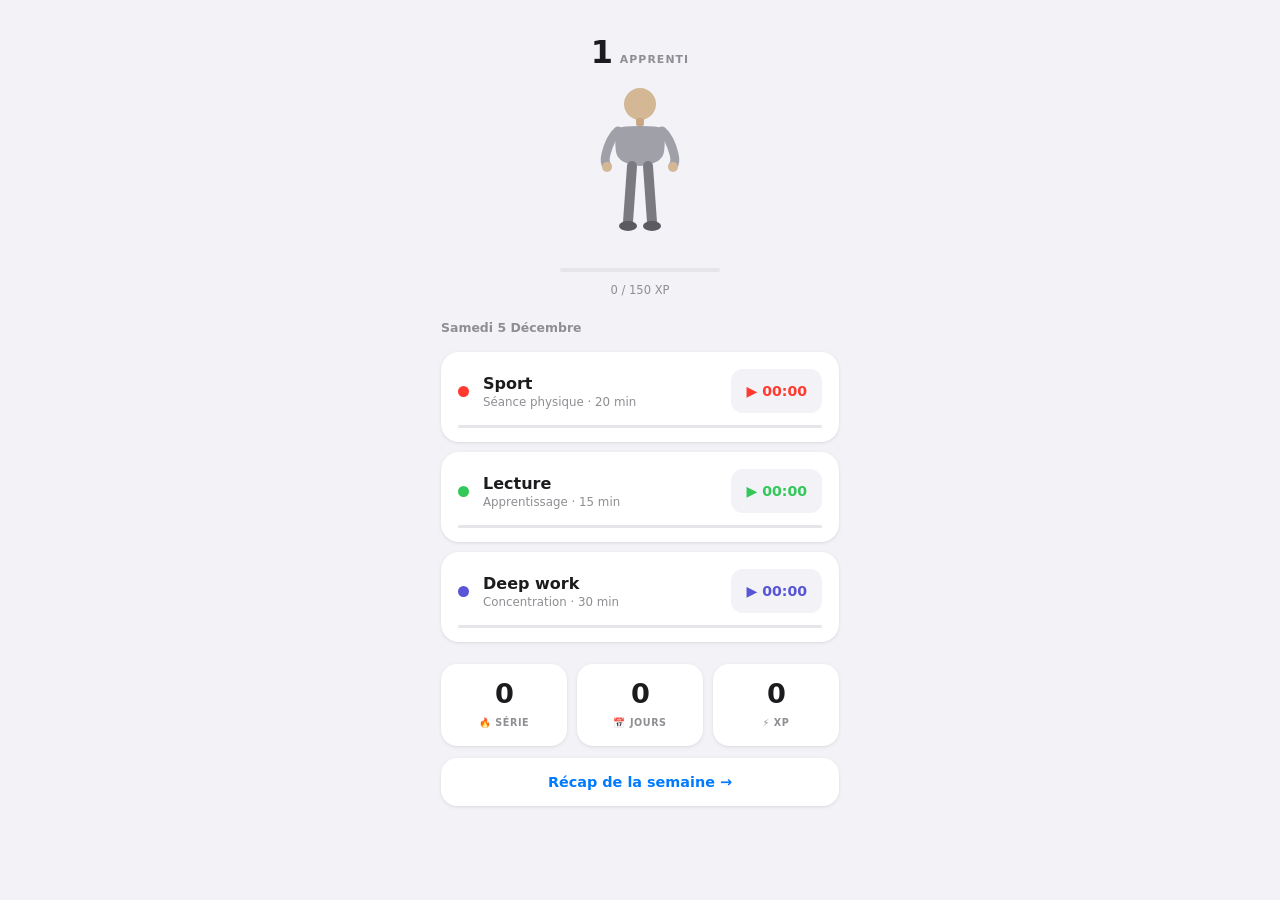
==== commit c6d40324: "Replace XP ring with 4-stage SVG avatar Each stage has a distinct body shape and posture: - Stage 1 " ====
--- a/rpg.html
+++ b/rpg.html
@@ -40,64 +40,31 @@
       padding: 0 16px 88px;
     }
 
-    /* ── RING ─────────────────────── */
-    .ring-section {
+    /* ── HERO AVATAR ─────────────── */
+    .hero-section {
       display: flex;
       flex-direction: column;
       align-items: center;
-      padding: 44px 0 24px;
-      gap: 10px;
-    }
-
-    .ring-wrap {
-      position: relative;
-      width: 152px;
-      height: 152px;
-    }
-
-    .ring-svg {
-      width: 100%;
-      height: 100%;
-      transform: rotate(-90deg);
-    }
-
-    .ring-track {
-      fill: none;
-      stroke: var(--sep);
-      stroke-width: 9;
-    }
-
-    .ring-fill {
-      fill: none;
-      stroke: var(--muted);
-      stroke-width: 9;
-      stroke-linecap: round;
-      /* circumference = 2π × 62 ≈ 389.56 */
-      stroke-dasharray: 389.56;
-      stroke-dashoffset: 389.56;
-      transition: stroke-dashoffset 0.9s cubic-bezier(0.25, 0.46, 0.45, 0.94),
-                  stroke 0.6s ease;
-    }
-
-    .ring-center {
-      position: absolute;
-      inset: 0;
+      padding: 36px 0 20px;
+      gap: 6px;
+    }
+
+    .hero-meta {
       display: flex;
-      flex-direction: column;
-      align-items: center;
-      justify-content: center;
-      gap: 3px;
-    }
-
-    .ring-lv {
-      font-size: 2.8rem;
+      align-items: baseline;
+      gap: 8px;
+      margin-bottom: 2px;
+    }
+
+    .hero-lv {
+      font-size: 2rem;
       font-weight: 700;
       color: var(--text);
       line-height: 1;
       letter-spacing: -0.04em;
     }
 
-    .ring-stage {
+    .hero-stage {
       font-size: 0.68rem;
       font-weight: 600;
       color: var(--muted);
@@ -106,15 +73,52 @@
       transition: color 0.5s;
     }
 
+    [data-stage="2"] .hero-stage { color: #007aff; }
+    [data-stage="3"] .hero-stage { color: #ff9f0a; }
+    [data-stage="4"] .hero-stage { color: #ff375f; }
+
+    .avatar-svg {
+      width: 160px;
+      height: 186px;
+      overflow: visible;
+    }
+
+    .av-stage {
+      opacity: 0;
+      transition: opacity 0.6s ease;
+    }
+    .av-stage.active { opacity: 1; }
+
+    .xp-bar-wrap {
+      width: 160px;
+    }
+
+    .xp-track {
+      height: 4px;
+      background: var(--sep);
+      border-radius: 3px;
+      overflow: hidden;
+    }
+
+    .xp-fill {
+      height: 100%;
+      width: 0%;
+      background: var(--muted);
+      border-radius: 3px;
+      transition: width 0.9s cubic-bezier(0.25, 0.46, 0.45, 0.94),
+                  background 0.6s ease;
+    }
+
+    [data-stage="2"] .xp-fill { background: #007aff; }
+    [data-stage="3"] .xp-fill { background: #ff9f0a; }
+    [data-stage="4"] .xp-fill { background: #ff375f; }
+
     .xp-sub {
-      font-size: 0.78rem;
+      font-size: 0.72rem;
       color: var(--muted);
-    }
-
-    /* Stage label colour matches ring */
-    [data-stage="2"] .ring-stage { color: #007aff; }
-    [data-stage="3"] .ring-stage { color: #ff9f0a; }
-    [data-stage="4"] .ring-stage { color: #ff375f; }
+      text-align: center;
+      margin-top: 5px;
+    }
 
     /* ── DATE ─────────────────────── */
     .day-row {
@@ -527,17 +531,125 @@
 
 <div class="app">
 
-  <!-- RING PROGRESS -->
-  <div class="ring-section" id="ring-section" data-stage="1">
-    <div class="ring-wrap">
-      <svg class="ring-svg" viewBox="0 0 140 140">
-        <circle class="ring-track" cx="70" cy="70" r="62"/>
-        <circle class="ring-fill"  cx="70" cy="70" r="62" id="xp-ring"/>
-      </svg>
-      <div class="ring-center">
-        <span class="ring-lv"    id="ring-level">1</span>
-        <span class="ring-stage" id="ring-stage">Apprenti</span>
-      </div>
+  <!-- HERO AVATAR -->
+  <div class="hero-section" id="ring-section" data-stage="1">
+    <div class="hero-meta">
+      <span class="hero-lv" id="ring-level">1</span>
+      <span class="hero-stage" id="ring-stage">Apprenti</span>
+    </div>
+
+    <!-- 4-stage inline SVG avatar, viewBox 0 0 160 186 -->
+    <svg class="avatar-svg" viewBox="0 0 160 186" fill="none" xmlns="http://www.w3.org/2000/svg">
+
+      <!-- STAGE 1 · Apprenti — mince, épaules tombantes, posture voûtée -->
+      <g class="av-stage active" id="av-s1">
+        <!-- tête -->
+        <circle cx="80" cy="28" r="16" fill="#d4b896"/>
+        <!-- cou -->
+        <rect x="76" y="42" width="8" height="8" rx="2" fill="#c8a882"/>
+        <!-- torse voûté — épaules tombantes, dos arrondi -->
+        <path d="M58 52 Q62 50 80 50 Q98 50 102 52 Q106 60 104 76 Q102 88 80 90 Q58 88 56 76 Q54 60 58 52Z" fill="#a0a0a8"/>
+        <!-- bras gauche tombant -->
+        <path d="M58 55 Q50 62 46 78 Q44 86 47 90" stroke="#a0a0a8" stroke-width="9" stroke-linecap="round"/>
+        <!-- bras droit tombant -->
+        <path d="M102 55 Q110 62 114 78 Q116 86 113 90" stroke="#a0a0a8" stroke-width="9" stroke-linecap="round"/>
+        <!-- mains -->
+        <circle cx="47" cy="91" r="5" fill="#d4b896"/>
+        <circle cx="113" cy="91" r="5" fill="#d4b896"/>
+        <!-- jambes serrées -->
+        <path d="M72 90 Q70 118 68 146" stroke="#7a7a80" stroke-width="10" stroke-linecap="round"/>
+        <path d="M88 90 Q90 118 92 146" stroke="#7a7a80" stroke-width="10" stroke-linecap="round"/>
+        <!-- pieds -->
+        <ellipse cx="68" cy="150" rx="9" ry="5" fill="#5a5a60"/>
+        <ellipse cx="92" cy="150" rx="9" ry="5" fill="#5a5a60"/>
+      </g>
+
+      <!-- STAGE 2 · Disciple — plus carré, se redresse, tenue training -->
+      <g class="av-stage" id="av-s2">
+        <!-- tête -->
+        <circle cx="80" cy="27" r="17" fill="#d4b896"/>
+        <!-- cou -->
+        <rect x="75" y="42" width="10" height="8" rx="2" fill="#c8a882"/>
+        <!-- torse plus droit, légèrement élargi -->
+        <path d="M55 52 Q62 48 80 48 Q98 48 105 52 Q110 62 108 78 Q106 92 80 94 Q54 92 52 78 Q50 62 55 52Z" fill="#3a7bd5"/>
+        <!-- col training -->
+        <path d="M72 48 L80 56 L88 48" fill="#2a6bc5"/>
+        <!-- bras gauche semi-levé -->
+        <path d="M56 56 Q46 64 42 80 Q41 88 44 93" stroke="#3a7bd5" stroke-width="10" stroke-linecap="round"/>
+        <!-- bras droit semi-levé -->
+        <path d="M104 56 Q114 64 118 80 Q119 88 116 93" stroke="#3a7bd5" stroke-width="10" stroke-linecap="round"/>
+        <!-- mains -->
+        <circle cx="44" cy="94" r="6" fill="#d4b896"/>
+        <circle cx="116" cy="94" r="6" fill="#d4b896"/>
+        <!-- jambes légèrement écartées -->
+        <path d="M74 94 Q71 122 69 148" stroke="#1e4fa0" stroke-width="11" stroke-linecap="round"/>
+        <path d="M86 94 Q89 122 91 148" stroke="#1e4fa0" stroke-width="11" stroke-linecap="round"/>
+        <!-- pieds -->
+        <ellipse cx="69" cy="152" rx="10" ry="5" fill="#142e6e"/>
+        <ellipse cx="91" cy="152" rx="10" ry="5" fill="#142e6e"/>
+      </g>
+
+      <!-- STAGE 3 · Maître — athlétique, V-taper, posture droite confiante -->
+      <g class="av-stage" id="av-s3">
+        <!-- tête -->
+        <circle cx="80" cy="25" r="18" fill="#d4b896"/>
+        <!-- cou fort -->
+        <rect x="74" y="41" width="12" height="9" rx="3" fill="#c8a882"/>
+        <!-- torse V-taper marqué, épaules larges, taille fine -->
+        <path d="M48 50 Q62 44 80 44 Q98 44 112 50 Q118 62 116 80 Q112 96 80 100 Q48 96 44 80 Q42 62 48 50Z" fill="#e8930a"/>
+        <!-- détail torse : bandes musculaires -->
+        <path d="M80 44 L80 100" stroke="#d07c08" stroke-width="1.5" opacity="0.5"/>
+        <path d="M68 52 Q66 72 68 92" stroke="#d07c08" stroke-width="1" opacity="0.4"/>
+        <path d="M92 52 Q94 72 92 92" stroke="#d07c08" stroke-width="1" opacity="0.4"/>
+        <!-- bras gauche levé, coude visible -->
+        <path d="M50 54 Q38 64 34 82 Q33 90 36 96" stroke="#e8930a" stroke-width="12" stroke-linecap="round"/>
+        <!-- bras droit levé -->
+        <path d="M110 54 Q122 64 126 82 Q127 90 124 96" stroke="#e8930a" stroke-width="12" stroke-linecap="round"/>
+        <!-- mains larges -->
+        <circle cx="36" cy="97" r="7" fill="#d4b896"/>
+        <circle cx="124" cy="97" r="7" fill="#d4b896"/>
+        <!-- jambes écartées, stables -->
+        <path d="M72 100 Q68 126 66 152" stroke="#a05e06" stroke-width="13" stroke-linecap="round"/>
+        <path d="M88 100 Q92 126 94 152" stroke="#a05e06" stroke-width="13" stroke-linecap="round"/>
+        <!-- pieds -->
+        <ellipse cx="66" cy="156" rx="12" ry="6" fill="#6a3e04"/>
+        <ellipse cx="94" cy="156" rx="12" ry="6" fill="#6a3e04"/>
+      </g>
+
+      <!-- STAGE 4 · Légende — imposant, très large, stance large, détail signature -->
+      <g class="av-stage" id="av-s4">
+        <!-- tête -->
+        <circle cx="80" cy="23" r="20" fill="#d4b896"/>
+        <!-- cou puissant -->
+        <rect x="72" y="41" width="16" height="10" rx="3" fill="#c8a882"/>
+        <!-- torse massif V-taper extrême -->
+        <path d="M38 48 Q60 40 80 40 Q100 40 122 48 Q132 62 130 84 Q126 102 80 108 Q34 102 30 84 Q28 62 38 48Z" fill="#2a2a2e"/>
+        <!-- détail rouge signature : bande centrale -->
+        <path d="M80 42 L80 106" stroke="#ff375f" stroke-width="3"/>
+        <!-- épaulettes signature -->
+        <path d="M38 52 Q34 50 32 54" stroke="#ff375f" stroke-width="3" stroke-linecap="round"/>
+        <path d="M122 52 Q126 50 128 54" stroke="#ff375f" stroke-width="3" stroke-linecap="round"/>
+        <!-- bras gauche coude plié, imposant -->
+        <path d="M40 56 Q26 68 24 86" stroke="#2a2a2e" stroke-width="15" stroke-linecap="round"/>
+        <path d="M24 86 Q24 98 30 104" stroke="#2a2a2e" stroke-width="15" stroke-linecap="round"/>
+        <!-- bras droit coude plié -->
+        <path d="M120 56 Q134 68 136 86" stroke="#2a2a2e" stroke-width="15" stroke-linecap="round"/>
+        <path d="M136 86 Q136 98 130 104" stroke="#2a2a2e" stroke-width="15" stroke-linecap="round"/>
+        <!-- gants/poings signature rouge -->
+        <circle cx="30" cy="105" r="9" fill="#ff375f"/>
+        <circle cx="130" cy="105" r="9" fill="#ff375f"/>
+        <!-- jambes très écartées, puissantes -->
+        <path d="M68 108 Q62 130 58 158" stroke="#1a1a1e" stroke-width="16" stroke-linecap="round"/>
+        <path d="M92 108 Q98 130 102 158" stroke="#1a1a1e" stroke-width="16" stroke-linecap="round"/>
+        <!-- pieds larges -->
+        <ellipse cx="58" cy="162" rx="15" ry="7" fill="#ff375f"/>
+        <ellipse cx="102" cy="162" rx="15" ry="7" fill="#ff375f"/>
+      </g>
+    </svg>
+
+    <!-- XP bar -->
+    <div class="xp-bar-wrap">
+      <div class="xp-track"><div class="xp-fill" id="xp-fill"></div></div>
     </div>
     <div class="xp-sub" id="xp-label">0 / 150 XP</div>
   </div>
@@ -655,7 +767,6 @@
 
 const STAGE_LABELS = ['Apprenti', 'Disciple', 'Maître', 'Légende'];
 const STAGE_COLORS = ['#8e8e93', '#007aff', '#ff9f0a', '#ff375f'];
-const RING_CIRC    = 2 * Math.PI * 62; // ≈ 389.56
 const BONUS_ALL_XP = 30;
 
 /* =============================================
@@ -849,11 +960,13 @@
   const stEl = document.getElementById('ring-stage');
   if (stEl) stEl.textContent = STAGE_LABELS[stage - 1];
 
-  const ring = document.getElementById('xp-ring');
-  if (ring) {
-    ring.style.strokeDashoffset = RING_CIRC * (1 - pct / 100);
-    ring.style.stroke = STAGE_COLORS[stage - 1];
+  for (let s = 1; s <= 4; s++) {
+    const g = document.getElementById(`av-s${s}`);
+    if (g) g.classList.toggle('active', s === stage);
   }
+
+  const fill = document.getElementById('xp-fill');
+  if (fill) fill.style.width = `${pct}%`;
 
   const lbl = document.getElementById('xp-label');
   if (lbl) lbl.textContent = `${prog} / ${total} XP`;
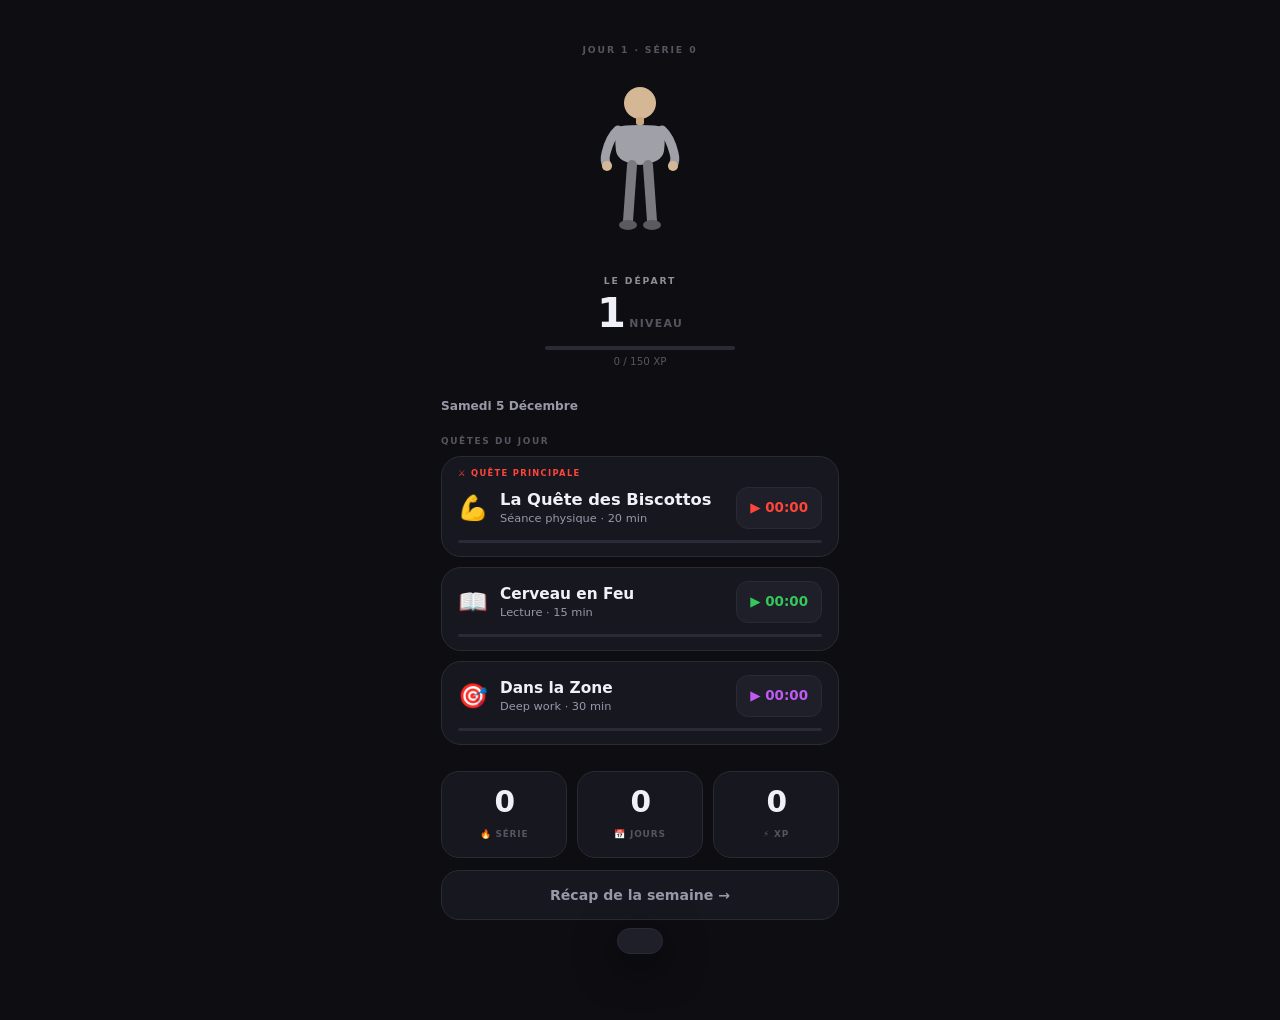
==== commit bcc5d6b4: "Refonte complète rpg.html — thème sombre, noms de quêtes avec personnalité - Thème dark (#0d0d12) po" ====
--- a/rpg.html
+++ b/rpg.html
@@ -4,24 +4,29 @@
   <meta charset="UTF-8">
   <meta name="viewport" content="width=device-width, initial-scale=1.0, user-scalable=no">
   <meta name="apple-mobile-web-app-capable" content="yes">
-  <meta name="apple-mobile-web-app-status-bar-style" content="default">
-  <meta name="theme-color" content="#f2f2f7">
+  <meta name="apple-mobile-web-app-status-bar-style" content="black-translucent">
+  <meta name="theme-color" content="#0d0d12">
   <title>Daily RPG</title>
   <style>
     *, *::before, *::after { box-sizing: border-box; margin: 0; padding: 0; }
 
     :root {
-      --bg:     #f2f2f7;
-      --card:   #ffffff;
-      --text:   #1c1c1e;
-      --sub:    #3c3c43;
-      --muted:  #8e8e93;
-      --sep:    #e5e5ea;
-      --accent: #007aff;
-      --corps:  #ff3b30;
-      --esprit: #34c759;
-      --focus:  #5856d6;
-      --sh: 0 1px 4px rgba(0,0,0,0.07), 0 1px 2px rgba(0,0,0,0.04);
+      --bg:       #0d0d12;
+      --surface:  #17171f;
+      --surface2: #1f1f29;
+      --border:   #2a2a36;
+      --text:     #f0f0f8;
+      --sub:      #9898a8;
+      --muted:    #55555f;
+
+      --biscottos: #ff453a;
+      --lecture:   #34c759;
+      --flow:      #bf5af2;
+
+      --s1: #8e8e93;
+      --s2: #007aff;
+      --s3: #ff9f0a;
+      --s4: #ff375f;
     }
 
     html, body {
@@ -37,165 +42,196 @@
     .app {
       max-width: 430px;
       margin: 0 auto;
-      padding: 0 16px 88px;
-    }
-
-    /* ── HERO AVATAR ─────────────── */
-    .hero-section {
+      padding: 0 16px 100px;
+    }
+
+    /* ── HERO ─────────────────────────────────── */
+    .hero {
       display: flex;
       flex-direction: column;
       align-items: center;
-      padding: 36px 0 20px;
-      gap: 6px;
-    }
-
-    .hero-meta {
+      padding: 44px 0 28px;
+    }
+
+    .hero-day-badge {
+      font-size: 0.58rem;
+      font-weight: 700;
+      letter-spacing: 0.2em;
+      text-transform: uppercase;
+      color: var(--muted);
+      margin-bottom: 20px;
+    }
+
+    .avatar-wrap {
+      position: relative;
+      width: 160px;
+      height: 186px;
+      margin-bottom: 14px;
+    }
+
+    .avatar-ring {
+      position: absolute;
+      top: -10px; left: -10px; right: -10px; bottom: -10px;
+      border-radius: 50%;
+      border: 1.5px solid transparent;
+      transition: border-color 0.7s, box-shadow 0.7s;
+      pointer-events: none;
+    }
+
+    [data-stage="2"] .avatar-ring { border-color: var(--s2); box-shadow: 0 0 22px rgba(0,122,255,.18); }
+    [data-stage="3"] .avatar-ring { border-color: var(--s3); box-shadow: 0 0 22px rgba(255,159,10,.18); }
+    [data-stage="4"] .avatar-ring { border-color: var(--s4); box-shadow: 0 0 30px rgba(255,55,95,.28); }
+
+    .avatar-svg { width: 160px; height: 186px; overflow: visible; }
+
+    .av-stage { opacity: 0; transition: opacity 0.7s ease; }
+    .av-stage.active { opacity: 1; }
+
+    .hero-stage-name {
+      font-size: 0.58rem;
+      font-weight: 700;
+      letter-spacing: 0.2em;
+      text-transform: uppercase;
+      color: var(--s1);
+      margin-bottom: 6px;
+      transition: color 0.7s;
+    }
+    [data-stage="2"] .hero-stage-name { color: var(--s2); }
+    [data-stage="3"] .hero-stage-name { color: var(--s3); }
+    [data-stage="4"] .hero-stage-name { color: var(--s4); }
+
+    .hero-level-row {
       display: flex;
       align-items: baseline;
-      gap: 8px;
-      margin-bottom: 2px;
-    }
-
+      gap: 6px;
+      margin-bottom: 12px;
+    }
     .hero-lv {
-      font-size: 2rem;
-      font-weight: 700;
+      font-size: 2.6rem;
+      font-weight: 900;
       color: var(--text);
+      letter-spacing: -0.06em;
       line-height: 1;
-      letter-spacing: -0.04em;
-    }
-
-    .hero-stage {
+    }
+    .hero-lv-lbl {
       font-size: 0.68rem;
       font-weight: 600;
       color: var(--muted);
       text-transform: uppercase;
-      letter-spacing: 0.1em;
-      transition: color 0.5s;
-    }
-
-    [data-stage="2"] .hero-stage { color: #007aff; }
-    [data-stage="3"] .hero-stage { color: #ff9f0a; }
-    [data-stage="4"] .hero-stage { color: #ff375f; }
-
-    .avatar-svg {
-      width: 160px;
-      height: 186px;
-      overflow: visible;
-    }
-
-    .av-stage {
-      opacity: 0;
-      transition: opacity 0.6s ease;
-    }
-    .av-stage.active { opacity: 1; }
-
-    .xp-bar-wrap {
-      width: 160px;
-    }
-
+      letter-spacing: 0.12em;
+    }
+
+    .xp-bar-wrap { width: 190px; }
     .xp-track {
       height: 4px;
-      background: var(--sep);
-      border-radius: 3px;
+      background: var(--border);
+      border-radius: 4px;
       overflow: hidden;
-    }
-
+      margin-bottom: 5px;
+    }
     .xp-fill {
       height: 100%;
       width: 0%;
-      background: var(--muted);
-      border-radius: 3px;
-      transition: width 0.9s cubic-bezier(0.25, 0.46, 0.45, 0.94),
-                  background 0.6s ease;
-    }
-
-    [data-stage="2"] .xp-fill { background: #007aff; }
-    [data-stage="3"] .xp-fill { background: #ff9f0a; }
-    [data-stage="4"] .xp-fill { background: #ff375f; }
-
-    .xp-sub {
-      font-size: 0.72rem;
+      background: var(--s1);
+      border-radius: 4px;
+      transition: width 1.1s cubic-bezier(.25,.46,.45,.94), background .7s;
+    }
+    [data-stage="2"] .xp-fill { background: var(--s2); }
+    [data-stage="3"] .xp-fill { background: var(--s3); }
+    [data-stage="4"] .xp-fill { background: var(--s4); }
+
+    .xp-lbl {
+      font-size: 0.65rem;
       color: var(--muted);
       text-align: center;
-      margin-top: 5px;
-    }
-
-    /* ── DATE ─────────────────────── */
-    .day-row {
-      margin-bottom: 16px;
-    }
-
-    .day-text {
-      font-size: 0.78rem;
+    }
+
+    /* ── DATE ─────────────────────────────────── */
+    .date-row { margin-bottom: 22px; }
+    .date-text {
+      font-size: 0.76rem;
       font-weight: 600;
+      color: var(--sub);
+      text-transform: capitalize;
+    }
+
+    /* ── SECTION LABEL ────────────────────────── */
+    .section-lbl {
+      font-size: 0.56rem;
+      font-weight: 700;
+      letter-spacing: 0.18em;
+      text-transform: uppercase;
       color: var(--muted);
-      text-transform: capitalize;
-    }
-
-    /* ── QUESTS ───────────────────── */
-    .quests {
+      margin-bottom: 10px;
+    }
+
+    /* ── QUEST CARDS ──────────────────────────── */
+    .quests-list {
       display: flex;
       flex-direction: column;
       gap: 10px;
-      margin-bottom: 22px;
+      margin-bottom: 26px;
     }
 
     .quest-card {
-      background: var(--card);
-      border-radius: 18px;
-      box-shadow: var(--sh);
+      background: var(--surface);
+      border-radius: 20px;
       overflow: hidden;
-      border: 1.5px solid transparent;
-      transition: border-color 0.3s;
-    }
-
-    .quest-card[data-quest="corps"]  { --qc: var(--corps); }
-    .quest-card[data-quest="esprit"] { --qc: var(--esprit); }
-    .quest-card[data-quest="focus"]  { --qc: var(--focus); }
-
-    .quest-card.completed { border-color: var(--qc); }
+      border: 1.5px solid var(--border);
+      transition: border-color .35s, box-shadow .35s;
+    }
+
+    .quest-card[data-q="biscottos"] { --qc: var(--biscottos); }
+    .quest-card[data-q="lecture"]   { --qc: var(--lecture); }
+    .quest-card[data-q="flow"]      { --qc: var(--flow); }
+
+    .quest-card.done {
+      border-color: var(--qc);
+      box-shadow: 0 0 18px color-mix(in srgb, var(--qc) 16%, transparent);
+    }
+
+    .main-badge {
+      display: block;
+      font-size: 0.52rem;
+      font-weight: 700;
+      letter-spacing: 0.16em;
+      text-transform: uppercase;
+      color: var(--qc);
+      padding: 11px 16px 0;
+    }
 
     .quest-inner {
       display: flex;
       align-items: center;
-      padding: 16px 16px 12px;
-      gap: 14px;
-    }
-
-    .q-dot {
-      width: 11px;
-      height: 11px;
-      border-radius: 50%;
-      background: var(--qc);
-      flex-shrink: 0;
-      margin-top: 1px;
-    }
+      padding: 13px 16px 11px;
+      gap: 12px;
+    }
+    .main-quest .quest-inner { padding-top: 9px; }
+
+    .q-icon { font-size: 1.5rem; line-height: 1; flex-shrink: 0; }
 
     .q-info { flex: 1; min-width: 0; }
-
     .q-name {
-      font-size: 1rem;
-      font-weight: 600;
+      font-size: 0.96rem;
+      font-weight: 700;
       color: var(--text);
       margin-bottom: 2px;
-    }
-
-    .q-sub {
-      font-size: 0.74rem;
-      color: var(--muted);
-    }
-
+      white-space: nowrap;
+      overflow: hidden;
+      text-overflow: ellipsis;
+    }
+    .main-quest .q-name { font-size: 1.02rem; }
+
+    .q-sub { font-size: 0.71rem; color: var(--sub); }
     .q-action { flex-shrink: 0; }
 
     .q-bar-row { padding: 0 16px 13px; }
-
     .q-track {
       height: 3px;
-      background: var(--sep);
+      background: var(--border);
       border-radius: 2px;
       overflow: hidden;
     }
-
     .q-fill {
       height: 100%;
       width: 0%;
@@ -204,111 +240,116 @@
       transition: width 1s linear;
     }
 
-    /* ── BUTTONS ──────────────────── */
+    /* ── BUTTONS ──────────────────────────────── */
     .btn-timer {
       display: flex;
       align-items: center;
-      gap: 6px;
-      padding: 9px 15px;
-      min-height: 44px;
-      min-width: 88px;
-      background: var(--bg);
-      border: none;
+      gap: 5px;
+      padding: 9px 13px;
+      min-height: 42px;
+      min-width: 84px;
+      background: var(--surface2);
+      border: 1px solid var(--border);
       border-radius: 12px;
       cursor: pointer;
-      font-size: 0.88rem;
-      font-weight: 600;
+      font-size: 0.84rem;
+      font-weight: 700;
       color: var(--qc);
       justify-content: center;
     }
-
     .btn-timer.running {
-      background: color-mix(in srgb, var(--qc) 10%, white);
+      background: color-mix(in srgb, var(--qc) 11%, transparent);
+      border-color: color-mix(in srgb, var(--qc) 38%, transparent);
+      animation: timer-pulse 2.2s ease-in-out infinite;
+    }
+    @keyframes timer-pulse {
+      0%,100% { box-shadow: 0 0 0 0 color-mix(in srgb, var(--qc) 28%, transparent); }
+      50%      { box-shadow: 0 0 0 7px transparent; }
     }
 
     .btn-complete {
-      padding: 9px 16px;
-      min-height: 44px;
+      padding: 9px 15px;
+      min-height: 42px;
       background: var(--qc);
       border: none;
       border-radius: 12px;
       cursor: pointer;
       color: #fff;
-      font-size: 0.82rem;
-      font-weight: 700;
-      animation: pop 1.2s ease-in-out infinite;
-    }
-
-    @keyframes pop {
-      0%, 100% { transform: scale(1); }
-      50%       { transform: scale(1.05); }
+      font-size: 0.78rem;
+      font-weight: 800;
+      letter-spacing: 0.04em;
+      text-transform: uppercase;
+      animation: complete-pop 1.5s ease-in-out infinite;
+    }
+    @keyframes complete-pop {
+      0%,100% { transform: scale(1); }
+      50%      { transform: scale(1.07); }
     }
 
     .badge-done {
       display: flex;
       align-items: center;
-      gap: 5px;
-      padding: 9px 12px;
-      min-height: 44px;
-      font-size: 0.82rem;
-      font-weight: 600;
+      gap: 4px;
+      padding: 9px 11px;
+      min-height: 42px;
+      font-size: 0.8rem;
+      font-weight: 700;
       color: var(--qc);
     }
 
-    /* ── STATS ────────────────────── */
+    /* ── STATS ────────────────────────────────── */
     .stats-row {
       display: flex;
       gap: 10px;
       margin-bottom: 12px;
     }
-
     .stat-card {
       flex: 1;
-      background: var(--card);
-      border-radius: 16px;
-      padding: 16px 10px;
+      background: var(--surface);
+      border: 1px solid var(--border);
+      border-radius: 18px;
+      padding: 16px 8px;
       text-align: center;
-      box-shadow: var(--sh);
-    }
-
+    }
     .stat-val {
       display: block;
-      font-size: 1.7rem;
+      font-size: 1.85rem;
+      font-weight: 900;
+      color: var(--text);
+      letter-spacing: -0.05em;
+      line-height: 1;
+      margin-bottom: 5px;
+    }
+    .stat-lbl {
+      font-size: 0.56rem;
       font-weight: 700;
-      color: var(--text);
-      letter-spacing: -0.04em;
-      line-height: 1;
-      margin-bottom: 4px;
-    }
-
-    .stat-lbl {
-      font-size: 0.6rem;
-      font-weight: 600;
       color: var(--muted);
       text-transform: uppercase;
-      letter-spacing: 0.06em;
-    }
-
-    /* ── RECAP BUTTON ─────────────── */
+      letter-spacing: 0.09em;
+    }
+
+    /* ── RECAP BUTTON ─────────────────────────── */
     .btn-recap {
       width: 100%;
       padding: 16px;
-      background: var(--card);
-      border: none;
-      border-radius: 16px;
-      box-shadow: var(--sh);
-      color: var(--accent);
-      font-size: 0.9rem;
+      background: var(--surface);
+      border: 1px solid var(--border);
+      border-radius: 18px;
+      color: var(--sub);
+      font-size: 0.88rem;
       font-weight: 600;
       cursor: pointer;
       text-align: center;
-    }
-
-    /* ── RECAP MODAL ──────────────── */
+      transition: border-color .2s;
+    }
+    .btn-recap:active { border-color: var(--muted); }
+
+    /* ── RECAP MODAL ──────────────────────────── */
     .modal-bg {
       position: fixed;
       inset: 0;
-      background: rgba(0,0,0,0.35);
+      background: rgba(0,0,0,.65);
+      backdrop-filter: blur(6px);
       z-index: 100;
       display: none;
       align-items: flex-end;
@@ -319,14 +360,14 @@
     .modal-sheet {
       width: 100%;
       max-width: 430px;
-      background: var(--bg);
-      border-radius: 22px 22px 0 0;
+      background: var(--surface);
+      border: 1px solid var(--border);
+      border-radius: 24px 24px 0 0;
       padding: 12px 20px 52px;
       max-height: 88vh;
       overflow-y: auto;
-      animation: sheet-up 0.26s cubic-bezier(0.32, 0.72, 0, 1);
-    }
-
+      animation: sheet-up .28s cubic-bezier(.32,.72,0,1);
+    }
     @keyframes sheet-up {
       from { transform: translateY(28px); opacity: 0; }
       to   { transform: none; opacity: 1; }
@@ -335,28 +376,34 @@
     .modal-handle {
       width: 36px;
       height: 4px;
-      background: var(--sep);
+      background: var(--border);
       border-radius: 2px;
       margin: 0 auto 22px;
     }
-
     .modal-title {
-      font-size: 1.05rem;
-      font-weight: 700;
+      font-size: 1.1rem;
+      font-weight: 900;
       color: var(--text);
       text-align: center;
-      margin-bottom: 20px;
+      margin-bottom: 5px;
+      letter-spacing: -0.02em;
+    }
+    .modal-sub {
+      font-size: 0.72rem;
+      color: var(--sub);
+      text-align: center;
+      margin-bottom: 22px;
     }
 
     .week-grid {
       display: flex;
       gap: 6px;
-      margin-bottom: 20px;
-    }
-
+      margin-bottom: 18px;
+    }
     .day-sq {
       flex: 1;
-      background: var(--card);
+      background: var(--surface2);
+      border: 1px solid var(--border);
       border-radius: 12px;
       padding: 9px 4px;
       display: flex;
@@ -364,88 +411,82 @@
       align-items: center;
       gap: 7px;
     }
-
-    .day-sq.active { background: #edf4ff; }
-    .day-sq.today  { background: #e0edff; box-shadow: 0 0 0 1.5px var(--accent); }
-    .day-sq.future { opacity: 0.3; }
+    .day-sq.active { background: #1a2030; border-color: #273048; }
+    .day-sq.today  { background: #162038; box-shadow: 0 0 0 1.5px var(--s2); border-color: var(--s2); }
+    .day-sq.future { opacity: 0.22; }
 
     .day-lbl {
-      font-size: 0.55rem;
+      font-size: 0.5rem;
+      font-weight: 700;
+      color: var(--muted);
+      text-transform: uppercase;
+      letter-spacing: 0.06em;
+    }
+    .day-dots { display: flex; flex-direction: column; gap: 3px; align-items: center; }
+    .d-dot {
+      width: 7px;
+      height: 7px;
+      border-radius: 50%;
+      background: var(--border);
+    }
+    .d-dot.b-done { background: var(--biscottos); }
+    .d-dot.l-done { background: var(--lecture); }
+    .d-dot.f-done { background: var(--flow); }
+
+    .recap-stats {
+      display: grid;
+      grid-template-columns: 1fr 1fr;
+      gap: 8px;
+    }
+    .rs-card {
+      background: var(--surface2);
+      border: 1px solid var(--border);
+      border-radius: 14px;
+      padding: 13px 12px;
+    }
+    .rs-val {
+      display: block;
+      font-size: 1.3rem;
+      font-weight: 800;
+      color: var(--text);
+      letter-spacing: -0.03em;
+      margin-bottom: 3px;
+    }
+    .rs-lbl {
+      font-size: 0.58rem;
       font-weight: 600;
       color: var(--muted);
       text-transform: uppercase;
       letter-spacing: 0.06em;
     }
 
-    .day-dots {
-      display: flex;
-      flex-direction: column;
-      gap: 3px;
-      align-items: center;
-    }
-
-    .d-dot {
-      width: 7px;
-      height: 7px;
-      border-radius: 50%;
-      background: var(--sep);
-    }
-
-    .d-dot.corps-done  { background: var(--corps); }
-    .d-dot.esprit-done { background: var(--esprit); }
-    .d-dot.focus-done  { background: var(--focus); }
-
-    .recap-stats {
-      display: grid;
-      grid-template-columns: 1fr 1fr;
-      gap: 8px;
-    }
-
-    .rs-card {
-      background: var(--card);
+    .recap-msg {
+      margin-top: 18px;
+      padding: 14px 16px;
+      background: var(--surface2);
+      border: 1px solid var(--border);
       border-radius: 14px;
-      padding: 14px 13px;
-    }
-
-    .rs-val {
-      display: block;
-      font-size: 1.3rem;
-      font-weight: 700;
-      color: var(--text);
-      letter-spacing: -0.03em;
-      margin-bottom: 3px;
-    }
-
-    .rs-lbl {
-      font-size: 0.62rem;
-      font-weight: 500;
-      color: var(--muted);
-      text-transform: uppercase;
-      letter-spacing: 0.05em;
-    }
-
-    .recap-msg {
-      margin-top: 20px;
       text-align: center;
-      font-size: 0.82rem;
-      color: var(--muted);
-      line-height: 1.55;
+      font-size: 0.8rem;
+      color: var(--sub);
+      line-height: 1.65;
+      font-style: italic;
     }
 
     .btn-close {
       width: 100%;
-      margin-top: 18px;
-      padding: 15px;
-      background: var(--card);
-      border: none;
+      margin-top: 14px;
+      padding: 14px;
+      background: var(--surface2);
+      border: 1px solid var(--border);
       border-radius: 14px;
-      color: var(--accent);
+      color: var(--sub);
       font-size: 0.88rem;
       font-weight: 600;
       cursor: pointer;
     }
 
-    /* ── LEVEL-UP ─────────────────── */
+    /* ── LEVEL-UP OVERLAY ─────────────────────── */
     #lu-overlay {
       position: fixed;
       inset: 0;
@@ -455,252 +496,231 @@
       justify-content: center;
       pointer-events: none;
     }
-
     #lu-overlay.show {
       display: flex;
-      animation: lu-bg 3.8s forwards;
-    }
-
+      animation: lu-bg 4s forwards;
+    }
     @keyframes lu-bg {
       0%   { background: rgba(0,0,0,0); }
-      18%  { background: rgba(0,0,0,0.72); }
-      80%  { background: rgba(0,0,0,0.72); }
+      14%  { background: rgba(0,0,0,.88); }
+      80%  { background: rgba(0,0,0,.88); }
       100% { background: rgba(0,0,0,0); }
     }
-
     .lu-content {
       text-align: center;
-      animation: lu-pop 3.8s forwards;
-    }
-
+      animation: lu-pop 4s forwards;
+    }
     @keyframes lu-pop {
-      0%   { opacity: 0; transform: scale(0.8); }
-      18%  { opacity: 1; transform: scale(1.02); }
-      25%  { transform: scale(1); }
-      80%  { opacity: 1; }
-      100% { opacity: 0; }
-    }
-
-    .lu-label {
-      font-size: 0.72rem;
-      font-weight: 600;
-      color: rgba(255,255,255,0.55);
-      letter-spacing: 0.22em;
+      0%   { opacity: 0; transform: scale(.72) translateY(24px); }
+      14%  { opacity: 1; transform: scale(1.05); }
+      22%  { transform: scale(1); }
+      78%  { opacity: 1; }
+      100% { opacity: 0; transform: scale(.9); }
+    }
+    .lu-sup {
+      font-size: 0.6rem;
+      font-weight: 700;
+      color: rgba(255,255,255,.4);
+      letter-spacing: 0.26em;
       text-transform: uppercase;
-      margin-bottom: 6px;
-    }
-
-    .lu-number {
-      font-size: 6.5rem;
-      font-weight: 800;
+      margin-bottom: 8px;
+    }
+    .lu-num {
+      font-size: 7.5rem;
+      font-weight: 900;
       color: #fff;
       line-height: 1;
-      letter-spacing: -0.06em;
-      margin-bottom: 8px;
-    }
-
-    .lu-stage {
+      letter-spacing: -0.07em;
+      margin-bottom: 10px;
+    }
+    .lu-stage-lbl {
       font-size: 1rem;
-      font-weight: 600;
-      color: rgba(255,255,255,0.75);
-      letter-spacing: 0.05em;
-    }
-
-    /* ── TOAST ────────────────────── */
+      font-weight: 700;
+      color: rgba(255,255,255,.6);
+      letter-spacing: 0.1em;
+      text-transform: uppercase;
+    }
+
+    /* ── PERFECT DAY FLASH ───────────────────── */
+    #perfect-flash {
+      position: fixed;
+      inset: 0;
+      z-index: 150;
+      pointer-events: none;
+      display: none;
+    }
+    #perfect-flash.show {
+      display: block;
+      animation: pday-flash .7s ease-out forwards;
+    }
+    @keyframes pday-flash {
+      0%   { background: rgba(255,214,10,0); }
+      30%  { background: rgba(255,214,10,.14); }
+      100% { background: rgba(255,214,10,0); }
+    }
+
+    /* ── TOAST ────────────────────────────────── */
     #toast {
       position: fixed;
-      bottom: 28px;
+      bottom: 34px;
       left: 50%;
-      transform: translateX(-50%) translateY(72px);
-      background: #1c1c1e;
-      color: #fff;
-      font-size: 0.8rem;
-      font-weight: 500;
-      padding: 11px 20px;
-      border-radius: 22px;
+      transform: translateX(-50%) translateY(88px);
+      background: var(--surface2);
+      border: 1px solid var(--border);
+      color: var(--text);
+      font-size: 0.78rem;
+      font-weight: 600;
+      padding: 12px 22px;
+      border-radius: 26px;
       white-space: nowrap;
       z-index: 300;
-      box-shadow: 0 4px 18px rgba(0,0,0,0.22);
-      transition: transform 0.3s cubic-bezier(0.34, 1.56, 0.64, 1);
-    }
-
+      box-shadow: 0 10px 40px rgba(0,0,0,.5);
+      transition: transform .32s cubic-bezier(.34,1.56,.64,1);
+    }
     #toast.show { transform: translateX(-50%) translateY(0); }
   </style>
 </head>
 <body>
 
-<div class="app">
-
-  <!-- HERO AVATAR -->
-  <div class="hero-section" id="ring-section" data-stage="1">
-    <div class="hero-meta">
-      <span class="hero-lv" id="ring-level">1</span>
-      <span class="hero-stage" id="ring-stage">Apprenti</span>
+<div class="app" id="app" data-stage="1">
+
+  <!-- HERO -->
+  <div class="hero">
+    <div class="hero-day-badge" id="day-badge">—</div>
+
+    <div class="avatar-wrap">
+      <div class="avatar-ring"></div>
+      <svg class="avatar-svg" viewBox="0 0 160 186" fill="none" xmlns="http://www.w3.org/2000/svg">
+
+        <!-- STAGE 1 · Le Départ — posture molle, fringues basiques -->
+        <g class="av-stage active" id="av-s1">
+          <circle cx="80" cy="28" r="16" fill="#d4b896"/>
+          <rect x="76" y="42" width="8" height="8" rx="2" fill="#c8a882"/>
+          <path d="M58 52 Q62 50 80 50 Q98 50 102 52 Q106 60 104 76 Q102 88 80 90 Q58 88 56 76 Q54 60 58 52Z" fill="#a0a0a8"/>
+          <path d="M58 55 Q50 62 46 78 Q44 86 47 90" stroke="#a0a0a8" stroke-width="9" stroke-linecap="round"/>
+          <path d="M102 55 Q110 62 114 78 Q116 86 113 90" stroke="#a0a0a8" stroke-width="9" stroke-linecap="round"/>
+          <circle cx="47" cy="91" r="5" fill="#d4b896"/>
+          <circle cx="113" cy="91" r="5" fill="#d4b896"/>
+          <path d="M72 90 Q70 118 68 146" stroke="#7a7a80" stroke-width="10" stroke-linecap="round"/>
+          <path d="M88 90 Q90 118 92 146" stroke="#7a7a80" stroke-width="10" stroke-linecap="round"/>
+          <ellipse cx="68" cy="150" rx="9" ry="5" fill="#5a5a60"/>
+          <ellipse cx="92" cy="150" rx="9" ry="5" fill="#5a5a60"/>
+        </g>
+
+        <!-- STAGE 2 · En Route — meilleure posture, tenue training -->
+        <g class="av-stage" id="av-s2">
+          <circle cx="80" cy="27" r="17" fill="#d4b896"/>
+          <rect x="75" y="42" width="10" height="8" rx="2" fill="#c8a882"/>
+          <path d="M55 52 Q62 48 80 48 Q98 48 105 52 Q110 62 108 78 Q106 92 80 94 Q54 92 52 78 Q50 62 55 52Z" fill="#3a7bd5"/>
+          <path d="M72 48 L80 56 L88 48" fill="#2a6bc5"/>
+          <path d="M56 56 Q46 64 42 80 Q41 88 44 93" stroke="#3a7bd5" stroke-width="10" stroke-linecap="round"/>
+          <path d="M104 56 Q114 64 118 80 Q119 88 116 93" stroke="#3a7bd5" stroke-width="10" stroke-linecap="round"/>
+          <circle cx="44" cy="94" r="6" fill="#d4b896"/>
+          <circle cx="116" cy="94" r="6" fill="#d4b896"/>
+          <path d="M74 94 Q71 122 69 148" stroke="#1e4fa0" stroke-width="11" stroke-linecap="round"/>
+          <path d="M86 94 Q89 122 91 148" stroke="#1e4fa0" stroke-width="11" stroke-linecap="round"/>
+          <ellipse cx="69" cy="152" rx="10" ry="5" fill="#142e6e"/>
+          <ellipse cx="91" cy="152" rx="10" ry="5" fill="#142e6e"/>
+        </g>
+
+        <!-- STAGE 3 · Affûté — V-taper, posture confiante, tenue marquée -->
+        <g class="av-stage" id="av-s3">
+          <circle cx="80" cy="25" r="18" fill="#d4b896"/>
+          <rect x="74" y="41" width="12" height="9" rx="3" fill="#c8a882"/>
+          <path d="M48 50 Q62 44 80 44 Q98 44 112 50 Q118 62 116 80 Q112 96 80 100 Q48 96 44 80 Q42 62 48 50Z" fill="#e8930a"/>
+          <path d="M80 44 L80 100" stroke="#d07c08" stroke-width="1.5" opacity="0.5"/>
+          <path d="M68 52 Q66 72 68 92" stroke="#d07c08" stroke-width="1" opacity="0.4"/>
+          <path d="M92 52 Q94 72 92 92" stroke="#d07c08" stroke-width="1" opacity="0.4"/>
+          <path d="M50 54 Q38 64 34 82 Q33 90 36 96" stroke="#e8930a" stroke-width="12" stroke-linecap="round"/>
+          <path d="M110 54 Q122 64 126 82 Q127 90 124 96" stroke="#e8930a" stroke-width="12" stroke-linecap="round"/>
+          <circle cx="36" cy="97" r="7" fill="#d4b896"/>
+          <circle cx="124" cy="97" r="7" fill="#d4b896"/>
+          <path d="M72 100 Q68 126 66 152" stroke="#a05e06" stroke-width="13" stroke-linecap="round"/>
+          <path d="M88 100 Q92 126 94 152" stroke="#a05e06" stroke-width="13" stroke-linecap="round"/>
+          <ellipse cx="66" cy="156" rx="12" ry="6" fill="#6a3e04"/>
+          <ellipse cx="94" cy="156" rx="12" ry="6" fill="#6a3e04"/>
+        </g>
+
+        <!-- STAGE 4 · La Légende — imposant, stance large, élément signature -->
+        <g class="av-stage" id="av-s4">
+          <circle cx="80" cy="23" r="20" fill="#d4b896"/>
+          <rect x="72" y="41" width="16" height="10" rx="3" fill="#c8a882"/>
+          <path d="M38 48 Q60 40 80 40 Q100 40 122 48 Q132 62 130 84 Q126 102 80 108 Q34 102 30 84 Q28 62 38 48Z" fill="#2a2a2e"/>
+          <path d="M80 42 L80 106" stroke="#ff375f" stroke-width="3"/>
+          <path d="M38 52 Q34 50 32 54" stroke="#ff375f" stroke-width="3" stroke-linecap="round"/>
+          <path d="M122 52 Q126 50 128 54" stroke="#ff375f" stroke-width="3" stroke-linecap="round"/>
+          <path d="M40 56 Q26 68 24 86 Q24 98 30 104" stroke="#2a2a2e" stroke-width="15" stroke-linecap="round"/>
+          <path d="M120 56 Q134 68 136 86 Q136 98 130 104" stroke="#2a2a2e" stroke-width="15" stroke-linecap="round"/>
+          <circle cx="30" cy="105" r="9" fill="#ff375f"/>
+          <circle cx="130" cy="105" r="9" fill="#ff375f"/>
+          <path d="M68 108 Q62 130 58 158" stroke="#1a1a1e" stroke-width="16" stroke-linecap="round"/>
+          <path d="M92 108 Q98 130 102 158" stroke="#1a1a1e" stroke-width="16" stroke-linecap="round"/>
+          <ellipse cx="58" cy="162" rx="15" ry="7" fill="#ff375f"/>
+          <ellipse cx="102" cy="162" rx="15" ry="7" fill="#ff375f"/>
+        </g>
+      </svg>
     </div>
 
-    <!-- 4-stage inline SVG avatar, viewBox 0 0 160 186 -->
-    <svg class="avatar-svg" viewBox="0 0 160 186" fill="none" xmlns="http://www.w3.org/2000/svg">
-
-      <!-- STAGE 1 · Apprenti — mince, épaules tombantes, posture voûtée -->
-      <g class="av-stage active" id="av-s1">
-        <!-- tête -->
-        <circle cx="80" cy="28" r="16" fill="#d4b896"/>
-        <!-- cou -->
-        <rect x="76" y="42" width="8" height="8" rx="2" fill="#c8a882"/>
-        <!-- torse voûté — épaules tombantes, dos arrondi -->
-        <path d="M58 52 Q62 50 80 50 Q98 50 102 52 Q106 60 104 76 Q102 88 80 90 Q58 88 56 76 Q54 60 58 52Z" fill="#a0a0a8"/>
-        <!-- bras gauche tombant -->
-        <path d="M58 55 Q50 62 46 78 Q44 86 47 90" stroke="#a0a0a8" stroke-width="9" stroke-linecap="round"/>
-        <!-- bras droit tombant -->
-        <path d="M102 55 Q110 62 114 78 Q116 86 113 90" stroke="#a0a0a8" stroke-width="9" stroke-linecap="round"/>
-        <!-- mains -->
-        <circle cx="47" cy="91" r="5" fill="#d4b896"/>
-        <circle cx="113" cy="91" r="5" fill="#d4b896"/>
-        <!-- jambes serrées -->
-        <path d="M72 90 Q70 118 68 146" stroke="#7a7a80" stroke-width="10" stroke-linecap="round"/>
-        <path d="M88 90 Q90 118 92 146" stroke="#7a7a80" stroke-width="10" stroke-linecap="round"/>
-        <!-- pieds -->
-        <ellipse cx="68" cy="150" rx="9" ry="5" fill="#5a5a60"/>
-        <ellipse cx="92" cy="150" rx="9" ry="5" fill="#5a5a60"/>
-      </g>
-
-      <!-- STAGE 2 · Disciple — plus carré, se redresse, tenue training -->
-      <g class="av-stage" id="av-s2">
-        <!-- tête -->
-        <circle cx="80" cy="27" r="17" fill="#d4b896"/>
-        <!-- cou -->
-        <rect x="75" y="42" width="10" height="8" rx="2" fill="#c8a882"/>
-        <!-- torse plus droit, légèrement élargi -->
-        <path d="M55 52 Q62 48 80 48 Q98 48 105 52 Q110 62 108 78 Q106 92 80 94 Q54 92 52 78 Q50 62 55 52Z" fill="#3a7bd5"/>
-        <!-- col training -->
-        <path d="M72 48 L80 56 L88 48" fill="#2a6bc5"/>
-        <!-- bras gauche semi-levé -->
-        <path d="M56 56 Q46 64 42 80 Q41 88 44 93" stroke="#3a7bd5" stroke-width="10" stroke-linecap="round"/>
-        <!-- bras droit semi-levé -->
-        <path d="M104 56 Q114 64 118 80 Q119 88 116 93" stroke="#3a7bd5" stroke-width="10" stroke-linecap="round"/>
-        <!-- mains -->
-        <circle cx="44" cy="94" r="6" fill="#d4b896"/>
-        <circle cx="116" cy="94" r="6" fill="#d4b896"/>
-        <!-- jambes légèrement écartées -->
-        <path d="M74 94 Q71 122 69 148" stroke="#1e4fa0" stroke-width="11" stroke-linecap="round"/>
-        <path d="M86 94 Q89 122 91 148" stroke="#1e4fa0" stroke-width="11" stroke-linecap="round"/>
-        <!-- pieds -->
-        <ellipse cx="69" cy="152" rx="10" ry="5" fill="#142e6e"/>
-        <ellipse cx="91" cy="152" rx="10" ry="5" fill="#142e6e"/>
-      </g>
-
-      <!-- STAGE 3 · Maître — athlétique, V-taper, posture droite confiante -->
-      <g class="av-stage" id="av-s3">
-        <!-- tête -->
-        <circle cx="80" cy="25" r="18" fill="#d4b896"/>
-        <!-- cou fort -->
-        <rect x="74" y="41" width="12" height="9" rx="3" fill="#c8a882"/>
-        <!-- torse V-taper marqué, épaules larges, taille fine -->
-        <path d="M48 50 Q62 44 80 44 Q98 44 112 50 Q118 62 116 80 Q112 96 80 100 Q48 96 44 80 Q42 62 48 50Z" fill="#e8930a"/>
-        <!-- détail torse : bandes musculaires -->
-        <path d="M80 44 L80 100" stroke="#d07c08" stroke-width="1.5" opacity="0.5"/>
-        <path d="M68 52 Q66 72 68 92" stroke="#d07c08" stroke-width="1" opacity="0.4"/>
-        <path d="M92 52 Q94 72 92 92" stroke="#d07c08" stroke-width="1" opacity="0.4"/>
-        <!-- bras gauche levé, coude visible -->
-        <path d="M50 54 Q38 64 34 82 Q33 90 36 96" stroke="#e8930a" stroke-width="12" stroke-linecap="round"/>
-        <!-- bras droit levé -->
-        <path d="M110 54 Q122 64 126 82 Q127 90 124 96" stroke="#e8930a" stroke-width="12" stroke-linecap="round"/>
-        <!-- mains larges -->
-        <circle cx="36" cy="97" r="7" fill="#d4b896"/>
-        <circle cx="124" cy="97" r="7" fill="#d4b896"/>
-        <!-- jambes écartées, stables -->
-        <path d="M72 100 Q68 126 66 152" stroke="#a05e06" stroke-width="13" stroke-linecap="round"/>
-        <path d="M88 100 Q92 126 94 152" stroke="#a05e06" stroke-width="13" stroke-linecap="round"/>
-        <!-- pieds -->
-        <ellipse cx="66" cy="156" rx="12" ry="6" fill="#6a3e04"/>
-        <ellipse cx="94" cy="156" rx="12" ry="6" fill="#6a3e04"/>
-      </g>
-
-      <!-- STAGE 4 · Légende — imposant, très large, stance large, détail signature -->
-      <g class="av-stage" id="av-s4">
-        <!-- tête -->
-        <circle cx="80" cy="23" r="20" fill="#d4b896"/>
-        <!-- cou puissant -->
-        <rect x="72" y="41" width="16" height="10" rx="3" fill="#c8a882"/>
-        <!-- torse massif V-taper extrême -->
-        <path d="M38 48 Q60 40 80 40 Q100 40 122 48 Q132 62 130 84 Q126 102 80 108 Q34 102 30 84 Q28 62 38 48Z" fill="#2a2a2e"/>
-        <!-- détail rouge signature : bande centrale -->
-        <path d="M80 42 L80 106" stroke="#ff375f" stroke-width="3"/>
-        <!-- épaulettes signature -->
-        <path d="M38 52 Q34 50 32 54" stroke="#ff375f" stroke-width="3" stroke-linecap="round"/>
-        <path d="M122 52 Q126 50 128 54" stroke="#ff375f" stroke-width="3" stroke-linecap="round"/>
-        <!-- bras gauche coude plié, imposant -->
-        <path d="M40 56 Q26 68 24 86" stroke="#2a2a2e" stroke-width="15" stroke-linecap="round"/>
-        <path d="M24 86 Q24 98 30 104" stroke="#2a2a2e" stroke-width="15" stroke-linecap="round"/>
-        <!-- bras droit coude plié -->
-        <path d="M120 56 Q134 68 136 86" stroke="#2a2a2e" stroke-width="15" stroke-linecap="round"/>
-        <path d="M136 86 Q136 98 130 104" stroke="#2a2a2e" stroke-width="15" stroke-linecap="round"/>
-        <!-- gants/poings signature rouge -->
-        <circle cx="30" cy="105" r="9" fill="#ff375f"/>
-        <circle cx="130" cy="105" r="9" fill="#ff375f"/>
-        <!-- jambes très écartées, puissantes -->
-        <path d="M68 108 Q62 130 58 158" stroke="#1a1a1e" stroke-width="16" stroke-linecap="round"/>
-        <path d="M92 108 Q98 130 102 158" stroke="#1a1a1e" stroke-width="16" stroke-linecap="round"/>
-        <!-- pieds larges -->
-        <ellipse cx="58" cy="162" rx="15" ry="7" fill="#ff375f"/>
-        <ellipse cx="102" cy="162" rx="15" ry="7" fill="#ff375f"/>
-      </g>
-    </svg>
-
-    <!-- XP bar -->
+    <div class="hero-stage-name" id="hero-stage">Le Départ</div>
+    <div class="hero-level-row">
+      <span class="hero-lv" id="hero-lv">1</span>
+      <span class="hero-lv-lbl">Niveau</span>
+    </div>
     <div class="xp-bar-wrap">
       <div class="xp-track"><div class="xp-fill" id="xp-fill"></div></div>
+      <div class="xp-lbl" id="xp-lbl">0 / 150 XP</div>
     </div>
-    <div class="xp-sub" id="xp-label">0 / 150 XP</div>
   </div>
 
   <!-- DATE -->
-  <div class="day-row">
-    <span class="day-text" id="day-text">—</span>
+  <div class="date-row">
+    <span class="date-text" id="date-text">—</span>
   </div>
 
   <!-- QUESTS -->
-  <div class="quests">
-
-    <div class="quest-card" data-quest="corps" id="quest-corps">
+  <div class="section-lbl">Quêtes du jour</div>
+  <div class="quests-list">
+
+    <div class="quest-card main-quest" data-q="biscottos" id="qcard-biscottos">
+      <span class="main-badge">⚔ Quête principale</span>
       <div class="quest-inner">
-        <div class="q-dot"></div>
+        <span class="q-icon">💪</span>
         <div class="q-info">
-          <div class="q-name">Sport</div>
+          <div class="q-name">La Quête des Biscottos</div>
           <div class="q-sub">Séance physique · 20 min</div>
         </div>
-        <div class="q-action" id="action-corps"></div>
+        <div class="q-action" id="qa-biscottos"></div>
       </div>
       <div class="q-bar-row">
-        <div class="q-track"><div class="q-fill" id="fill-corps"></div></div>
+        <div class="q-track"><div class="q-fill" id="qf-biscottos"></div></div>
       </div>
     </div>
 
-    <div class="quest-card" data-quest="esprit" id="quest-esprit">
+    <div class="quest-card" data-q="lecture" id="qcard-lecture">
       <div class="quest-inner">
-        <div class="q-dot"></div>
+        <span class="q-icon">📖</span>
         <div class="q-info">
-          <div class="q-name">Lecture</div>
-          <div class="q-sub">Apprentissage · 15 min</div>
+          <div class="q-name">Cerveau en Feu</div>
+          <div class="q-sub">Lecture · 15 min</div>
         </div>
-        <div class="q-action" id="action-esprit"></div>
+        <div class="q-action" id="qa-lecture"></div>
       </div>
       <div class="q-bar-row">
-        <div class="q-track"><div class="q-fill" id="fill-esprit"></div></div>
+        <div class="q-track"><div class="q-fill" id="qf-lecture"></div></div>
       </div>
     </div>
 
-    <div class="quest-card" data-quest="focus" id="quest-focus">
+    <div class="quest-card" data-q="flow" id="qcard-flow">
       <div class="quest-inner">
-        <div class="q-dot"></div>
+        <span class="q-icon">🎯</span>
         <div class="q-info">
-          <div class="q-name">Deep work</div>
-          <div class="q-sub">Concentration · 30 min</div>
+          <div class="q-name">Dans la Zone</div>
+          <div class="q-sub">Deep work · 30 min</div>
         </div>
-        <div class="q-action" id="action-focus"></div>
+        <div class="q-action" id="qa-flow"></div>
       </div>
       <div class="q-bar-row">
-        <div class="q-track"><div class="q-fill" id="fill-focus"></div></div>
+        <div class="q-track"><div class="q-fill" id="qf-flow"></div></div>
       </div>
     </div>
 
@@ -732,6 +752,7 @@
   <div class="modal-sheet">
     <div class="modal-handle"></div>
     <div class="modal-title">Cette semaine</div>
+    <div class="modal-sub" id="modal-sub">—</div>
     <div id="recap-body"></div>
     <button class="btn-close" onclick="closeRecap()">Fermer</button>
   </div>
@@ -740,158 +761,135 @@
 <!-- LEVEL-UP -->
 <div id="lu-overlay">
   <div class="lu-content">
-    <div class="lu-label">Niveau</div>
-    <div class="lu-number" id="lu-number">2</div>
-    <div class="lu-stage"  id="lu-stage"></div>
+    <div class="lu-sup">Niveau</div>
+    <div class="lu-num" id="lu-num">2</div>
+    <div class="lu-stage-lbl" id="lu-stage"></div>
   </div>
 </div>
 
+<!-- PERFECT DAY FLASH -->
+<div id="perfect-flash"></div>
+
 <!-- TOAST -->
 <div id="toast"></div>
 
 <script>
-/* =============================================
-   CONFIG
-============================================= */
+/* ── CONFIG ─────────────────────────────────── */
 const QUESTS = {
-  corps:  { id: 'corps',  name: 'Sport',     minTime: 20 * 60, xp: 50 },
-  esprit: { id: 'esprit', name: 'Lecture',   minTime: 15 * 60, xp: 40 },
-  focus:  { id: 'focus',  name: 'Deep work', minTime: 30 * 60, xp: 60 }
+  biscottos: { id:'biscottos', name:'La Quête des Biscottos', minTime:20*60, xp:50 },
+  lecture:   { id:'lecture',   name:'Cerveau en Feu',         minTime:15*60, xp:35 },
+  flow:      { id:'flow',      name:'Dans la Zone',           minTime:30*60, xp:55 }
 };
 
 const LEVEL_XP = [
-  0, 150, 350, 600, 1000, 1500, 2100, 2800, 3600, 4600,
-  5800, 7200, 8800, 10600, 12800, 15300, 18100, 21200, 24600, 28400,
-  32500, 37000, 42000, 47500, 53500, 60000, 67500, 76000, 85000, 95000
+  0,150,350,600,1000,1500,2100,2800,3600,4600,
+  5800,7200,8800,10600,12800,15300,18100,21200,24600,28400,
+  32500,37000,42000,47500,53500,60000,67500,76000,85000,95000
 ];
 
-const STAGE_LABELS = ['Apprenti', 'Disciple', 'Maître', 'Légende'];
-const STAGE_COLORS = ['#8e8e93', '#007aff', '#ff9f0a', '#ff375f'];
-const BONUS_ALL_XP = 30;
-
-/* =============================================
-   STATE
-============================================= */
-const DEFAULT_TIMERS = () => ({
-  corps:  { running: false, elapsed: 0, startTs: null, completed: false },
-  esprit: { running: false, elapsed: 0, startTs: null, completed: false },
-  focus:  { running: false, elapsed: 0, startTs: null, completed: false }
+const STAGE_NAMES = ['Le Départ','En Route','Affûté','La Légende'];
+const BONUS_XP = 30;
+
+/* ── STATE ──────────────────────────────────── */
+const freshTimers = () => ({
+  biscottos: { running:false, elapsed:0, startTs:null, completed:false },
+  lecture:   { running:false, elapsed:0, startTs:null, completed:false },
+  flow:      { running:false, elapsed:0, startTs:null, completed:false }
 });
 
 let state;
-const intervals = {};
+const ticks = {};
 
 function loadState() {
   try {
-    const raw = localStorage.getItem('rpg_v1');
+    const raw = localStorage.getItem('rpg_v2');
     if (raw) {
       const s = JSON.parse(raw);
-      const today = getToday();
+      const today = dateKey(new Date());
       if (s.lastDate && s.lastDate !== today) {
-        const yesterday = shiftDate(-1);
-        const hadActivity = (s.log[yesterday] || {}).any;
-        if (!hadActivity && s.streak > 0) s.streak = 0;
-        s.timers = DEFAULT_TIMERS();
+        const prev = dateKey(shiftDays(-1));
+        if (!(s.log[prev]||{}).any && s.streak > 0) s.streak = 0;
+        s.timers = freshTimers();
       }
       s.lastDate = today;
       return s;
     }
-  } catch (_) {}
-  return { totalXP: 0, streak: 0, totalDays: 0, lastDate: getToday(),
-           log: {}, timers: DEFAULT_TIMERS() };
-}
-
-function save() { localStorage.setItem('rpg_v1', JSON.stringify(state)); }
-
-/* =============================================
-   DATE UTILS
-============================================= */
-function getToday() { return new Date().toISOString().split('T')[0]; }
-
-function shiftDate(days) {
-  const d = new Date();
-  d.setDate(d.getDate() + days);
-  return d.toISOString().split('T')[0];
-}
+  } catch(_) {}
+  return { totalXP:0, streak:0, totalDays:0,
+           lastDate:dateKey(new Date()), log:{}, timers:freshTimers() };
+}
+
+function save() { localStorage.setItem('rpg_v2', JSON.stringify(state)); }
+
+/* ── DATE UTILS ─────────────────────────────── */
+function dateKey(d) { return d.toISOString().split('T')[0]; }
+function shiftDays(n) { const d=new Date(); d.setDate(d.getDate()+n); return d; }
 
 function todayLog() {
-  const t = getToday();
-  if (!state.log[t]) state.log[t] = {
-    corps: false, esprit: false, focus: false, any: false,
-    bonusAwarded: false, xp: 0, firstCompleted: false,
-    corpsTime: 0, espritTime: 0, focusTime: 0
+  const k = dateKey(new Date());
+  if (!state.log[k]) state.log[k] = {
+    biscottos:false, lecture:false, flow:false, any:false,
+    bonusAwarded:false, xp:0, firstCompleted:false,
+    biscottosTime:0, lectureTime:0, flowTime:0
   };
-  return state.log[t];
-}
-
-function fmt(secs) {
-  const m = Math.floor(secs / 60), s = secs % 60;
-  return `${String(m).padStart(2,'0')}:${String(s).padStart(2,'0')}`;
-}
-
-function fmtDuration(secs) {
-  const h = Math.floor(secs / 3600), m = Math.floor((secs % 3600) / 60);
-  return h > 0 ? `${h}h${String(m).padStart(2,'0')}` : `${m} min`;
-}
-
-/* =============================================
-   LEVEL / XP
-============================================= */
+  return state.log[k];
+}
+
+function fmt(s) {
+  const m = Math.floor(s/60), sec = s%60;
+  return `${String(m).padStart(2,'0')}:${String(sec).padStart(2,'0')}`;
+}
+function fmtDur(s) {
+  const h=Math.floor(s/3600), m=Math.floor((s%3600)/60);
+  return h>0 ? `${h}h${String(m).padStart(2,'0')}` : `${m} min`;
+}
+
+/* ── LEVEL / XP ─────────────────────────────── */
 function getLevel(xp) {
-  for (let i = LEVEL_XP.length - 1; i >= 0; i--)
-    if (xp >= LEVEL_XP[i]) return i + 1;
+  for (let i=LEVEL_XP.length-1; i>=0; i--)
+    if (xp>=LEVEL_XP[i]) return i+1;
   return 1;
 }
-
-function getLevelProgress(xp) {
-  const lv   = getLevel(xp);
-  const cur  = LEVEL_XP[lv - 1] || 0;
-  const next = LEVEL_XP[lv] || LEVEL_XP[LEVEL_XP.length - 1] + 10000;
-  const prog = xp - cur, total = next - cur;
-  return { prog, total, pct: Math.min(100, prog / total * 100), lv };
-}
-
+function lvProgress(xp) {
+  const lv  = getLevel(xp);
+  const cur  = LEVEL_XP[lv-1]||0;
+  const next = LEVEL_XP[lv]||LEVEL_XP[LEVEL_XP.length-1]+10000;
+  return { pct:Math.min(100,(xp-cur)/(next-cur)*100), prog:xp-cur, total:next-cur, lv };
+}
 function getStage(lv) {
-  if (lv >= 30) return 4;
-  if (lv >= 15) return 3;
-  if (lv >= 5)  return 2;
+  if (lv>=30) return 4;
+  if (lv>=15) return 3;
+  if (lv>=5)  return 2;
   return 1;
 }
 
-/* =============================================
-   TIMER ENGINE
-============================================= */
-function getElapsed(id) {
+/* ── TIMER ENGINE ───────────────────────────── */
+function elapsed(id) {
   const t = state.timers[id];
   if (!t.running || !t.startTs) return t.elapsed;
-  return t.elapsed + Math.floor((Date.now() - t.startTs) / 1000);
+  return t.elapsed + Math.floor((Date.now()-t.startTs)/1000);
 }
 
 function toggleTimer(id) {
   const t = state.timers[id];
   if (t.completed) return;
   if (t.running) {
-    t.elapsed  = getElapsed(id);
-    t.running  = false;
-    t.startTs  = null;
-    clearInterval(intervals[id]);
-    delete intervals[id];
+    t.elapsed = elapsed(id);
+    t.running = false; t.startTs = null;
+    clearInterval(ticks[id]); delete ticks[id];
   } else {
-    t.running = true;
-    t.startTs = Date.now();
-    intervals[id] = setInterval(() => renderQuestCard(id), 1000);
+    t.running = true; t.startTs = Date.now();
+    ticks[id] = setInterval(() => renderCard(id), 1000);
   }
-  save();
-  renderQuestCard(id);
+  save(); renderCard(id);
 }
 
 function completeQuest(id) {
   const t = state.timers[id];
   if (t.completed) return;
-
-  t.elapsed = getElapsed(id);
+  t.elapsed = elapsed(id);
   t.running = false; t.startTs = null;
-  clearInterval(intervals[id]); delete intervals[id];
+  clearInterval(ticks[id]); delete ticks[id];
   t.completed = true;
 
   const log = todayLog();
@@ -899,13 +897,15 @@
 
   const prevLv = getLevel(state.totalXP);
   state.totalXP += QUESTS[id].xp;
-  log.xp = (log.xp || 0) + QUESTS[id].xp;
-
-  if (log.corps && log.esprit && log.focus && !log.bonusAwarded) {
-    state.totalXP += BONUS_ALL_XP;
-    log.xp += BONUS_ALL_XP;
+  log.xp = (log.xp||0) + QUESTS[id].xp;
+
+  if (log.biscottos && log.lecture && log.flow && !log.bonusAwarded) {
+    state.totalXP += BONUS_XP;
+    log.xp += BONUS_XP;
     log.bonusAwarded = true;
-    setTimeout(() => toast(`Bonus +${BONUS_ALL_XP} XP — Journée parfaite !`), 1400);
+    setTimeout(() => {
+      flash(); toast(`⭐ Journée parfaite · Bonus +${BONUS_XP} XP !`);
+    }, 900);
   }
 
   if (!log.firstCompleted) {
@@ -917,135 +917,129 @@
   save();
   const newLv = getLevel(state.totalXP);
   if (newLv > prevLv) setTimeout(() => showLevelUp(newLv, prevLv), 900);
-
-  toast(`+${QUESTS[id].xp} XP — ${QUESTS[id].name} !`);
+  toast(`+${QUESTS[id].xp} XP · ${QUESTS[id].name}`);
   renderAll();
 }
 
-/* =============================================
-   RENDER
-============================================= */
-function renderQuestCard(id) {
-  const t       = state.timers[id];
-  const elapsed = getElapsed(id);
-  const pct     = Math.min(100, elapsed / QUESTS[id].minTime * 100);
-  const reached = elapsed >= QUESTS[id].minTime;
-
-  const fill = document.getElementById(`fill-${id}`);
+/* ── RENDER ─────────────────────────────────── */
+function renderCard(id) {
+  const t   = state.timers[id];
+  const el  = elapsed(id);
+  const pct = Math.min(100, el/QUESTS[id].minTime*100);
+  const ok  = el >= QUESTS[id].minTime;
+
+  const fill = document.getElementById(`qf-${id}`);
   if (fill) fill.style.width = `${pct}%`;
 
-  const card = document.getElementById(`quest-${id}`);
-  if (card) card.classList.toggle('completed', t.completed);
-
-  const area = document.getElementById(`action-${id}`);
+  const card = document.getElementById(`qcard-${id}`);
+  if (card) card.classList.toggle('done', t.completed);
+
+  const area = document.getElementById(`qa-${id}`);
   if (!area) return;
 
   if (t.completed) {
     area.innerHTML = `<div class="badge-done">✓ ${fmt(t.elapsed)}</div>`;
-  } else if (reached && t.running) {
+  } else if (ok && t.running) {
     area.innerHTML = `<button class="btn-complete" onclick="completeQuest('${id}')">Terminer</button>`;
   } else {
-    const icon = t.running ? '⏸' : '▶';
-    area.innerHTML = `<button class="btn-timer ${t.running ? 'running' : ''}" onclick="toggleTimer('${id}')">${icon} ${fmt(elapsed)}</button>`;
+    area.innerHTML = `<button class="btn-timer ${t.running?'running':''}" onclick="toggleTimer('${id}')">${t.running?'⏸':'▶'} ${fmt(el)}</button>`;
   }
 }
 
 function renderHero() {
-  const { pct, prog, total, lv } = getLevelProgress(state.totalXP);
+  const { pct, prog, total, lv } = lvProgress(state.totalXP);
   const stage = getStage(lv);
 
-  const lvEl = document.getElementById('ring-level');
-  if (lvEl) lvEl.textContent = lv;
-
-  const stEl = document.getElementById('ring-stage');
-  if (stEl) stEl.textContent = STAGE_LABELS[stage - 1];
-
-  for (let s = 1; s <= 4; s++) {
+  document.getElementById('hero-lv').textContent = lv;
+  document.getElementById('hero-stage').textContent = STAGE_NAMES[stage-1];
+  document.getElementById('xp-fill').style.width = `${pct}%`;
+  document.getElementById('xp-lbl').textContent = `${prog} / ${total} XP`;
+
+  for (let s=1; s<=4; s++) {
     const g = document.getElementById(`av-s${s}`);
-    if (g) g.classList.toggle('active', s === stage);
+    if (g) g.classList.toggle('active', s===stage);
   }
-
-  const fill = document.getElementById('xp-fill');
-  if (fill) fill.style.width = `${pct}%`;
-
-  const lbl = document.getElementById('xp-label');
-  if (lbl) lbl.textContent = `${prog} / ${total} XP`;
-
-  const section = document.getElementById('ring-section');
-  if (section) section.dataset.stage = stage;
+  document.getElementById('app').dataset.stage = stage;
 }
 
 function renderStats() {
-  const el = (id, v) => { const e = document.getElementById(id); if (e) e.textContent = v; };
-  el('stat-streak', state.streak);
-  el('stat-days',   state.totalDays);
-  el('stat-xp',     state.totalXP);
+  document.getElementById('stat-streak').textContent = state.streak;
+  document.getElementById('stat-days').textContent   = state.totalDays;
+  document.getElementById('stat-xp').textContent     = state.totalXP;
 }
 
 function renderDate() {
-  const el = document.getElementById('day-text');
-  if (el) el.textContent = new Date().toLocaleDateString('fr-FR',
-    { weekday: 'long', day: 'numeric', month: 'long' });
+  const d = new Date();
+  document.getElementById('date-text').textContent =
+    d.toLocaleDateString('fr-FR', { weekday:'long', day:'numeric', month:'long' });
+  const s = state.streak;
+  document.getElementById('day-badge').textContent =
+    `Jour ${state.totalDays + 1}  ·  Série ${s}${s>0?' 🔥':''}`;
 }
 
 function renderAll() {
   renderHero();
   renderStats();
-  Object.keys(QUESTS).forEach(id => renderQuestCard(id));
-}
-
-/* =============================================
-   LEVEL-UP
-============================================= */
+  renderDate();
+  Object.keys(QUESTS).forEach(id => renderCard(id));
+}
+
+/* ── ANIMATIONS ─────────────────────────────── */
+function flash() {
+  const el = document.getElementById('perfect-flash');
+  el.classList.remove('show'); void el.offsetWidth;
+  el.classList.add('show');
+  setTimeout(() => el.classList.remove('show'), 800);
+}
+
 function showLevelUp(newLv, prevLv) {
   const stage = getStage(newLv);
-  const stageChanged = stage !== getStage(prevLv);
-  document.getElementById('lu-number').textContent = newLv;
-  document.getElementById('lu-stage').textContent  = stageChanged ? STAGE_LABELS[stage - 1] : '';
+  const changed = stage !== getStage(prevLv);
+  document.getElementById('lu-num').textContent = newLv;
+  document.getElementById('lu-stage').textContent = changed ? STAGE_NAMES[stage-1] : '';
   const ov = document.getElementById('lu-overlay');
   ov.classList.remove('show'); void ov.offsetWidth;
   ov.classList.add('show'); ov.style.pointerEvents = 'all';
-  setTimeout(() => { ov.classList.remove('show'); ov.style.pointerEvents = 'none'; }, 3900);
-}
-
-/* =============================================
-   RECAP
-============================================= */
+  setTimeout(() => { ov.classList.remove('show'); ov.style.pointerEvents = 'none'; }, 4100);
+}
+
+/* ── RECAP ──────────────────────────────────── */
 function openRecap()  { buildRecap(); document.getElementById('recap-modal').classList.add('open'); }
 function closeRecap() { document.getElementById('recap-modal').classList.remove('open'); }
 
 function buildRecap() {
-  const today     = getToday();
-  const dow       = new Date().getDay();
-  const mondayOff = dow === 0 ? -6 : 1 - dow;
-  const LABELS    = ['Lun','Mar','Mer','Jeu','Ven','Sam','Dim'];
-  const days      = Array.from({length: 7}, (_, i) => shiftDate(mondayOff + i));
-
-  let wXP = 0, wQ = 0, wCorps = 0, wEsprit = 0, wFocus = 0;
-
-  const squares = days.map((d, i) => {
-    const log = state.log[d] || {};
-    const done = (log.corps?1:0) + (log.esprit?1:0) + (log.focus?1:0);
-    wXP += log.xp || 0; wQ += done;
-    wCorps  += log.corpsTime  || 0;
-    wEsprit += log.espritTime || 0;
-    wFocus  += log.focusTime  || 0;
-    const cls = d === today ? 'today' : d > today ? 'future' : done > 0 ? 'active' : '';
+  const today = dateKey(new Date());
+  const dow = new Date().getDay();
+  const off = dow===0 ? -6 : 1-dow;
+  const LABELS = ['Lun','Mar','Mer','Jeu','Ven','Sam','Dim'];
+  const days = Array.from({length:7}, (_,i) => dateKey(shiftDays(off+i)));
+
+  let wXP=0, wQ=0, wB=0, wL=0, wF=0;
+  const squares = days.map((d,i) => {
+    const log = state.log[d]||{};
+    const done = (log.biscottos?1:0)+(log.lecture?1:0)+(log.flow?1:0);
+    wXP+=log.xp||0; wQ+=done;
+    wB+=log.biscottosTime||0; wL+=log.lectureTime||0; wF+=log.flowTime||0;
+    const cls = d===today ? 'today' : d>today ? 'future' : done>0 ? 'active' : '';
     return `<div class="day-sq ${cls}">
       <span class="day-lbl">${LABELS[i]}</span>
       <div class="day-dots">
-        <span class="d-dot ${log.corps  ? 'corps-done'  : ''}"></span>
-        <span class="d-dot ${log.esprit ? 'esprit-done' : ''}"></span>
-        <span class="d-dot ${log.focus  ? 'focus-done'  : ''}"></span>
+        <span class="d-dot ${log.biscottos?'b-done':''}"></span>
+        <span class="d-dot ${log.lecture?'l-done':''}"></span>
+        <span class="d-dot ${log.flow?'f-done':''}"></span>
       </div></div>`;
   }).join('');
 
+  const activeDays = days.filter(d => (state.log[d]||{}).any).length;
+  document.getElementById('modal-sub').textContent =
+    `${activeDays} jour${activeDays>1?'s':''} actif${activeDays>1?'s':''} cette semaine`;
+
   const msgs = [
-    'La régularité bat l\'intensité.',
-    'Chaque session compte.',
-    'Discipline = liberté.',
-    'Tu construis quelque chose de réel.',
-    'Le corps et l\'esprit, ensemble.'
+    '"La régularité bat l\'intensité, chaque fois."',
+    '"Tu construis quelque chose de réel. Ça prend du temps."',
+    '"Chaque rep, chaque page, chaque session — ça compte."',
+    '"Les champions sont faits de choses imperceptibles."',
+    '"Discipline = liberté."'
   ];
 
   document.getElementById('recap-body').innerHTML = `
@@ -1053,40 +1047,35 @@
     <div class="recap-stats">
       <div class="rs-card"><span class="rs-val">${wXP}</span><span class="rs-lbl">⚡ XP</span></div>
       <div class="rs-card"><span class="rs-val">${wQ}</span><span class="rs-lbl">Quêtes</span></div>
-      <div class="rs-card"><span class="rs-val">${fmtDuration(wFocus)}</span><span class="rs-lbl">Deep work</span></div>
-      <div class="rs-card"><span class="rs-val">${fmtDuration(wCorps)}</span><span class="rs-lbl">Sport</span></div>
-      <div class="rs-card"><span class="rs-val">${fmtDuration(wEsprit)}</span><span class="rs-lbl">Lecture</span></div>
+      <div class="rs-card"><span class="rs-val">${fmtDur(wB)}</span><span class="rs-lbl">💪 Biscottos</span></div>
+      <div class="rs-card"><span class="rs-val">${fmtDur(wL)}</span><span class="rs-lbl">📖 Lecture</span></div>
+      <div class="rs-card"><span class="rs-val">${fmtDur(wF)}</span><span class="rs-lbl">🎯 Deep work</span></div>
       <div class="rs-card"><span class="rs-val">${state.streak}</span><span class="rs-lbl">🔥 Série</span></div>
     </div>
-    <div class="recap-msg">${msgs[Math.floor(Math.random() * msgs.length)]}</div>`;
-}
-
-/* =============================================
-   TOAST
-============================================= */
-let toastTimer;
+    <div class="recap-msg">${msgs[Math.floor(Math.random()*msgs.length)]}</div>`;
+}
+
+/* ── TOAST ──────────────────────────────────── */
+let toastTmr;
 function toast(msg) {
   const el = document.getElementById('toast');
   el.textContent = msg; el.classList.add('show');
-  clearTimeout(toastTimer);
-  toastTimer = setTimeout(() => el.classList.remove('show'), 3200);
-}
-
-/* =============================================
-   INIT
-============================================= */
+  clearTimeout(toastTmr);
+  toastTmr = setTimeout(() => el.classList.remove('show'), 3500);
+}
+
+/* ── INIT ───────────────────────────────────── */
 function init() {
   state = loadState();
   Object.keys(QUESTS).forEach(id => {
     if (state.timers[id].running)
-      intervals[id] = setInterval(() => renderQuestCard(id), 1000);
+      ticks[id] = setInterval(() => renderCard(id), 1000);
   });
-  renderDate();
   renderAll();
 }
 
 document.getElementById('recap-modal').addEventListener('click', e => {
-  if (e.target === e.currentTarget) closeRecap();
+  if (e.target===e.currentTarget) closeRecap();
 });
 
 document.addEventListener('DOMContentLoaded', init);
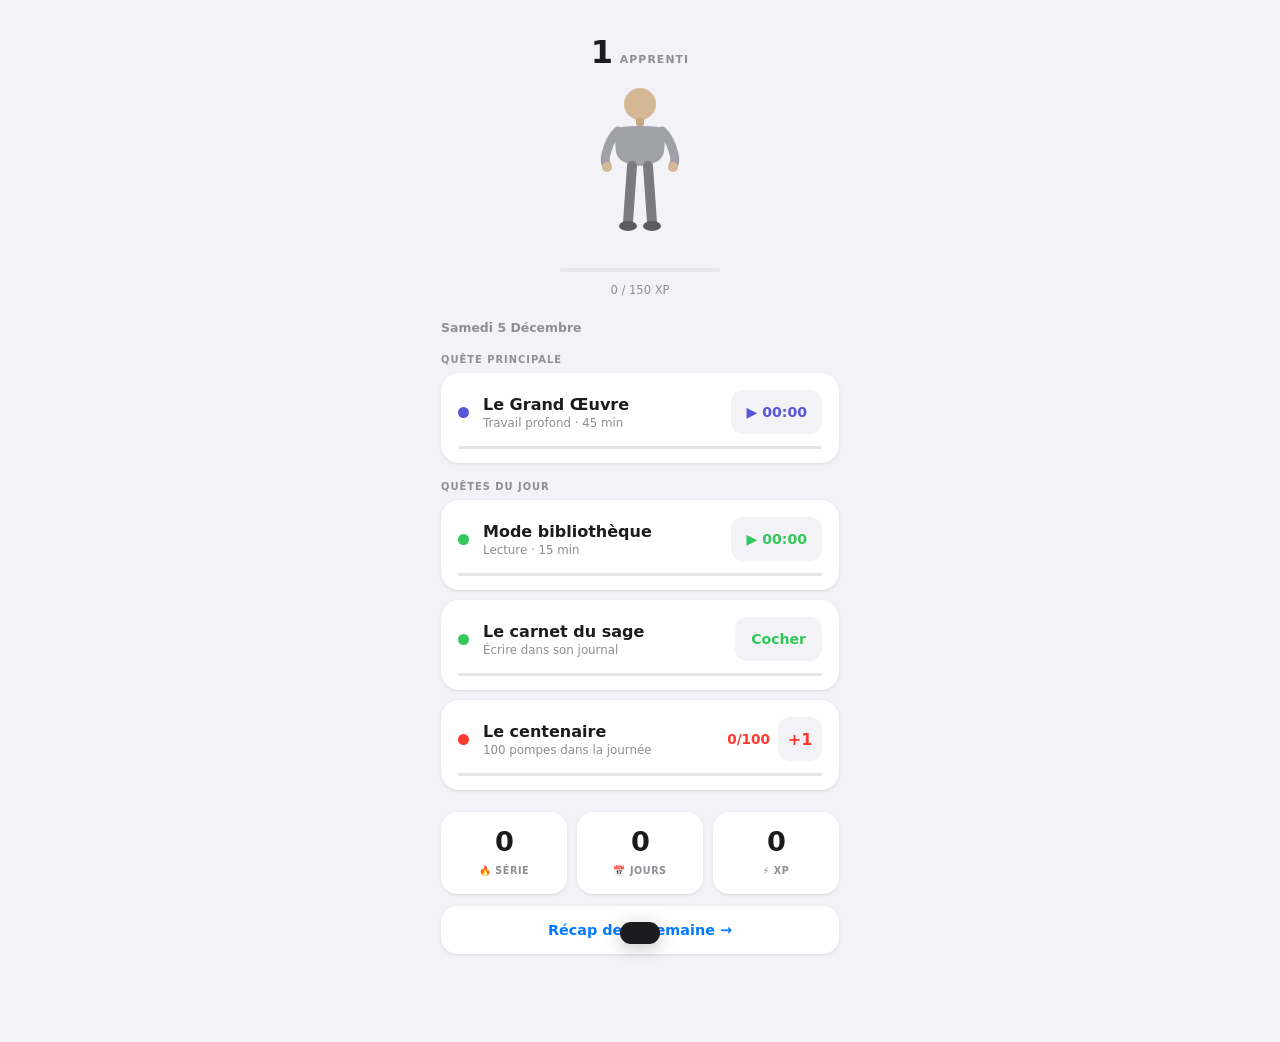
==== commit 438cde36: "Refonte : système de quêtes modulaire avec pool rotatif - MAIN_QUEST fixe (Le Grand Œuvre, 45 min de" ====
--- a/rpg.html
+++ b/rpg.html
@@ -4,29 +4,24 @@
   <meta charset="UTF-8">
   <meta name="viewport" content="width=device-width, initial-scale=1.0, user-scalable=no">
   <meta name="apple-mobile-web-app-capable" content="yes">
-  <meta name="apple-mobile-web-app-status-bar-style" content="black-translucent">
-  <meta name="theme-color" content="#0d0d12">
+  <meta name="apple-mobile-web-app-status-bar-style" content="default">
+  <meta name="theme-color" content="#f2f2f7">
   <title>Daily RPG</title>
   <style>
     *, *::before, *::after { box-sizing: border-box; margin: 0; padding: 0; }
 
     :root {
-      --bg:       #0d0d12;
-      --surface:  #17171f;
-      --surface2: #1f1f29;
-      --border:   #2a2a36;
-      --text:     #f0f0f8;
-      --sub:      #9898a8;
-      --muted:    #55555f;
-
-      --biscottos: #ff453a;
-      --lecture:   #34c759;
-      --flow:      #bf5af2;
-
-      --s1: #8e8e93;
-      --s2: #007aff;
-      --s3: #ff9f0a;
-      --s4: #ff375f;
+      --bg:     #f2f2f7;
+      --card:   #ffffff;
+      --text:   #1c1c1e;
+      --sub:    #3c3c43;
+      --muted:  #8e8e93;
+      --sep:    #e5e5ea;
+      --accent: #007aff;
+      --corps:  #ff3b30;
+      --esprit: #34c759;
+      --focus:  #5856d6;
+      --sh: 0 1px 4px rgba(0,0,0,0.07), 0 1px 2px rgba(0,0,0,0.04);
     }
 
     html, body {
@@ -42,196 +37,170 @@
     .app {
       max-width: 430px;
       margin: 0 auto;
-      padding: 0 16px 100px;
-    }
-
-    /* ── HERO ─────────────────────────────────── */
-    .hero {
+      padding: 0 16px 88px;
+    }
+
+    /* ── HERO AVATAR ─────────────── */
+    .hero-section {
       display: flex;
       flex-direction: column;
       align-items: center;
-      padding: 44px 0 28px;
-    }
-
-    .hero-day-badge {
-      font-size: 0.58rem;
+      padding: 36px 0 20px;
+      gap: 6px;
+    }
+
+    .hero-meta {
+      display: flex;
+      align-items: baseline;
+      gap: 8px;
+      margin-bottom: 2px;
+    }
+
+    .hero-lv {
+      font-size: 2rem;
       font-weight: 700;
-      letter-spacing: 0.2em;
-      text-transform: uppercase;
-      color: var(--muted);
-      margin-bottom: 20px;
-    }
-
-    .avatar-wrap {
-      position: relative;
-      width: 160px;
-      height: 186px;
-      margin-bottom: 14px;
-    }
-
-    .avatar-ring {
-      position: absolute;
-      top: -10px; left: -10px; right: -10px; bottom: -10px;
-      border-radius: 50%;
-      border: 1.5px solid transparent;
-      transition: border-color 0.7s, box-shadow 0.7s;
-      pointer-events: none;
-    }
-
-    [data-stage="2"] .avatar-ring { border-color: var(--s2); box-shadow: 0 0 22px rgba(0,122,255,.18); }
-    [data-stage="3"] .avatar-ring { border-color: var(--s3); box-shadow: 0 0 22px rgba(255,159,10,.18); }
-    [data-stage="4"] .avatar-ring { border-color: var(--s4); box-shadow: 0 0 30px rgba(255,55,95,.28); }
-
-    .avatar-svg { width: 160px; height: 186px; overflow: visible; }
-
-    .av-stage { opacity: 0; transition: opacity 0.7s ease; }
-    .av-stage.active { opacity: 1; }
-
-    .hero-stage-name {
-      font-size: 0.58rem;
-      font-weight: 700;
-      letter-spacing: 0.2em;
-      text-transform: uppercase;
-      color: var(--s1);
-      margin-bottom: 6px;
-      transition: color 0.7s;
-    }
-    [data-stage="2"] .hero-stage-name { color: var(--s2); }
-    [data-stage="3"] .hero-stage-name { color: var(--s3); }
-    [data-stage="4"] .hero-stage-name { color: var(--s4); }
-
-    .hero-level-row {
-      display: flex;
-      align-items: baseline;
-      gap: 6px;
-      margin-bottom: 12px;
-    }
-    .hero-lv {
-      font-size: 2.6rem;
-      font-weight: 900;
       color: var(--text);
-      letter-spacing: -0.06em;
       line-height: 1;
-    }
-    .hero-lv-lbl {
+      letter-spacing: -0.04em;
+    }
+
+    .hero-stage {
       font-size: 0.68rem;
       font-weight: 600;
       color: var(--muted);
       text-transform: uppercase;
-      letter-spacing: 0.12em;
-    }
-
-    .xp-bar-wrap { width: 190px; }
+      letter-spacing: 0.1em;
+      transition: color 0.5s;
+    }
+
+    [data-stage="2"] .hero-stage { color: #007aff; }
+    [data-stage="3"] .hero-stage { color: #ff9f0a; }
+    [data-stage="4"] .hero-stage { color: #ff375f; }
+
+    .avatar-svg {
+      width: 160px;
+      height: 186px;
+      overflow: visible;
+    }
+
+    .av-stage {
+      opacity: 0;
+      transition: opacity 0.6s ease;
+    }
+    .av-stage.active { opacity: 1; }
+
+    .xp-bar-wrap { width: 160px; }
+
     .xp-track {
       height: 4px;
-      background: var(--border);
-      border-radius: 4px;
+      background: var(--sep);
+      border-radius: 3px;
       overflow: hidden;
-      margin-bottom: 5px;
-    }
+    }
+
     .xp-fill {
       height: 100%;
       width: 0%;
-      background: var(--s1);
-      border-radius: 4px;
-      transition: width 1.1s cubic-bezier(.25,.46,.45,.94), background .7s;
-    }
-    [data-stage="2"] .xp-fill { background: var(--s2); }
-    [data-stage="3"] .xp-fill { background: var(--s3); }
-    [data-stage="4"] .xp-fill { background: var(--s4); }
-
-    .xp-lbl {
-      font-size: 0.65rem;
+      background: var(--muted);
+      border-radius: 3px;
+      transition: width 0.9s cubic-bezier(0.25, 0.46, 0.45, 0.94),
+                  background 0.6s ease;
+    }
+
+    [data-stage="2"] .xp-fill { background: #007aff; }
+    [data-stage="3"] .xp-fill { background: #ff9f0a; }
+    [data-stage="4"] .xp-fill { background: #ff375f; }
+
+    .xp-sub {
+      font-size: 0.72rem;
       color: var(--muted);
       text-align: center;
-    }
-
-    /* ── DATE ─────────────────────────────────── */
-    .date-row { margin-bottom: 22px; }
-    .date-text {
-      font-size: 0.76rem;
+      margin-top: 5px;
+    }
+
+    /* ── LABELS DE SECTION ───────── */
+    .section-label {
+      font-size: 0.62rem;
+      font-weight: 700;
+      color: var(--muted);
+      text-transform: uppercase;
+      letter-spacing: 0.1em;
+      margin: 18px 0 8px;
+    }
+
+    /* ── DATE ─────────────────────── */
+    .day-row { margin-bottom: 2px; }
+
+    .day-text {
+      font-size: 0.78rem;
       font-weight: 600;
-      color: var(--sub);
+      color: var(--muted);
       text-transform: capitalize;
     }
 
-    /* ── SECTION LABEL ────────────────────────── */
-    .section-lbl {
-      font-size: 0.56rem;
-      font-weight: 700;
-      letter-spacing: 0.18em;
-      text-transform: uppercase;
-      color: var(--muted);
-      margin-bottom: 10px;
-    }
-
-    /* ── QUEST CARDS ──────────────────────────── */
-    .quests-list {
+    /* ── QUESTS ───────────────────── */
+    .quests {
       display: flex;
       flex-direction: column;
       gap: 10px;
-      margin-bottom: 26px;
     }
 
     .quest-card {
-      background: var(--surface);
-      border-radius: 20px;
+      background: var(--card);
+      border-radius: 18px;
+      box-shadow: var(--sh);
       overflow: hidden;
-      border: 1.5px solid var(--border);
-      transition: border-color .35s, box-shadow .35s;
-    }
-
-    .quest-card[data-q="biscottos"] { --qc: var(--biscottos); }
-    .quest-card[data-q="lecture"]   { --qc: var(--lecture); }
-    .quest-card[data-q="flow"]      { --qc: var(--flow); }
-
-    .quest-card.done {
-      border-color: var(--qc);
-      box-shadow: 0 0 18px color-mix(in srgb, var(--qc) 16%, transparent);
-    }
-
-    .main-badge {
-      display: block;
-      font-size: 0.52rem;
-      font-weight: 700;
-      letter-spacing: 0.16em;
-      text-transform: uppercase;
-      color: var(--qc);
-      padding: 11px 16px 0;
-    }
+      border: 1.5px solid transparent;
+      transition: border-color 0.3s;
+    }
+
+    .quest-card[data-quest="corps"]  { --qc: var(--corps); }
+    .quest-card[data-quest="esprit"] { --qc: var(--esprit); }
+    .quest-card[data-quest="focus"]  { --qc: var(--focus); }
+
+    .quest-card.completed { border-color: var(--qc); }
 
     .quest-inner {
       display: flex;
       align-items: center;
-      padding: 13px 16px 11px;
-      gap: 12px;
-    }
-    .main-quest .quest-inner { padding-top: 9px; }
-
-    .q-icon { font-size: 1.5rem; line-height: 1; flex-shrink: 0; }
+      padding: 16px 16px 12px;
+      gap: 14px;
+    }
+
+    .q-dot {
+      width: 11px;
+      height: 11px;
+      border-radius: 50%;
+      background: var(--qc);
+      flex-shrink: 0;
+      margin-top: 1px;
+    }
 
     .q-info { flex: 1; min-width: 0; }
+
     .q-name {
-      font-size: 0.96rem;
-      font-weight: 700;
+      font-size: 1rem;
+      font-weight: 600;
       color: var(--text);
       margin-bottom: 2px;
-      white-space: nowrap;
-      overflow: hidden;
-      text-overflow: ellipsis;
-    }
-    .main-quest .q-name { font-size: 1.02rem; }
-
-    .q-sub { font-size: 0.71rem; color: var(--sub); }
+    }
+
+    .q-sub {
+      font-size: 0.74rem;
+      color: var(--muted);
+    }
+
     .q-action { flex-shrink: 0; }
 
     .q-bar-row { padding: 0 16px 13px; }
+
     .q-track {
       height: 3px;
-      background: var(--border);
+      background: var(--sep);
       border-radius: 2px;
       overflow: hidden;
     }
+
     .q-fill {
       height: 100%;
       width: 0%;
@@ -240,116 +209,155 @@
       transition: width 1s linear;
     }
 
-    /* ── BUTTONS ──────────────────────────────── */
+    /* ── BOUTONS ──────────────────── */
     .btn-timer {
       display: flex;
       align-items: center;
-      gap: 5px;
-      padding: 9px 13px;
-      min-height: 42px;
-      min-width: 84px;
-      background: var(--surface2);
-      border: 1px solid var(--border);
+      gap: 6px;
+      padding: 9px 15px;
+      min-height: 44px;
+      min-width: 88px;
+      background: var(--bg);
+      border: none;
       border-radius: 12px;
       cursor: pointer;
-      font-size: 0.84rem;
-      font-weight: 700;
+      font-size: 0.88rem;
+      font-weight: 600;
       color: var(--qc);
       justify-content: center;
     }
+
     .btn-timer.running {
-      background: color-mix(in srgb, var(--qc) 11%, transparent);
-      border-color: color-mix(in srgb, var(--qc) 38%, transparent);
-      animation: timer-pulse 2.2s ease-in-out infinite;
-    }
-    @keyframes timer-pulse {
-      0%,100% { box-shadow: 0 0 0 0 color-mix(in srgb, var(--qc) 28%, transparent); }
-      50%      { box-shadow: 0 0 0 7px transparent; }
+      background: color-mix(in srgb, var(--qc) 10%, white);
     }
 
     .btn-complete {
-      padding: 9px 15px;
-      min-height: 42px;
+      padding: 9px 16px;
+      min-height: 44px;
       background: var(--qc);
       border: none;
       border-radius: 12px;
       cursor: pointer;
       color: #fff;
-      font-size: 0.78rem;
-      font-weight: 800;
-      letter-spacing: 0.04em;
-      text-transform: uppercase;
-      animation: complete-pop 1.5s ease-in-out infinite;
-    }
-    @keyframes complete-pop {
-      0%,100% { transform: scale(1); }
-      50%      { transform: scale(1.07); }
+      font-size: 0.82rem;
+      font-weight: 700;
+      animation: pop 1.2s ease-in-out infinite;
+    }
+
+    @keyframes pop {
+      0%, 100% { transform: scale(1); }
+      50%       { transform: scale(1.05); }
     }
 
     .badge-done {
       display: flex;
       align-items: center;
-      gap: 4px;
-      padding: 9px 11px;
-      min-height: 42px;
-      font-size: 0.8rem;
+      gap: 5px;
+      padding: 9px 12px;
+      min-height: 44px;
+      font-size: 0.82rem;
+      font-weight: 600;
+      color: var(--qc);
+    }
+
+    /* ── CHECK ────────────────────── */
+    .btn-check {
+      padding: 9px 16px;
+      min-height: 44px;
+      background: var(--bg);
+      border: none;
+      border-radius: 12px;
+      cursor: pointer;
+      color: var(--qc);
+      font-size: 0.88rem;
+      font-weight: 600;
+    }
+
+    /* ── COUNTER ──────────────────── */
+    .counter-wrap {
+      display: flex;
+      align-items: center;
+      gap: 8px;
+    }
+
+    .counter-val {
+      font-size: 0.85rem;
       font-weight: 700;
       color: var(--qc);
-    }
-
-    /* ── STATS ────────────────────────────────── */
+      min-width: 42px;
+      text-align: right;
+    }
+
+    .btn-plus {
+      width: 44px;
+      height: 44px;
+      background: var(--bg);
+      border: none;
+      border-radius: 12px;
+      color: var(--qc);
+      font-size: 1rem;
+      font-weight: 700;
+      cursor: pointer;
+      display: flex;
+      align-items: center;
+      justify-content: center;
+    }
+
+    /* ── STATS ────────────────────── */
     .stats-row {
       display: flex;
       gap: 10px;
+      margin-top: 22px;
       margin-bottom: 12px;
     }
+
     .stat-card {
       flex: 1;
-      background: var(--surface);
-      border: 1px solid var(--border);
-      border-radius: 18px;
-      padding: 16px 8px;
+      background: var(--card);
+      border-radius: 16px;
+      padding: 16px 10px;
       text-align: center;
-    }
+      box-shadow: var(--sh);
+    }
+
     .stat-val {
       display: block;
-      font-size: 1.85rem;
-      font-weight: 900;
+      font-size: 1.7rem;
+      font-weight: 700;
       color: var(--text);
-      letter-spacing: -0.05em;
+      letter-spacing: -0.04em;
       line-height: 1;
-      margin-bottom: 5px;
-    }
+      margin-bottom: 4px;
+    }
+
     .stat-lbl {
-      font-size: 0.56rem;
-      font-weight: 700;
+      font-size: 0.6rem;
+      font-weight: 600;
       color: var(--muted);
       text-transform: uppercase;
-      letter-spacing: 0.09em;
-    }
-
-    /* ── RECAP BUTTON ─────────────────────────── */
+      letter-spacing: 0.06em;
+    }
+
+    /* ── RECAP BUTTON ─────────────── */
     .btn-recap {
       width: 100%;
       padding: 16px;
-      background: var(--surface);
-      border: 1px solid var(--border);
-      border-radius: 18px;
-      color: var(--sub);
-      font-size: 0.88rem;
+      background: var(--card);
+      border: none;
+      border-radius: 16px;
+      box-shadow: var(--sh);
+      color: var(--accent);
+      font-size: 0.9rem;
       font-weight: 600;
       cursor: pointer;
       text-align: center;
-      transition: border-color .2s;
-    }
-    .btn-recap:active { border-color: var(--muted); }
-
-    /* ── RECAP MODAL ──────────────────────────── */
+    }
+
+    /* ── RECAP MODAL ──────────────── */
     .modal-bg {
       position: fixed;
       inset: 0;
-      background: rgba(0,0,0,.65);
-      backdrop-filter: blur(6px);
+      background: rgba(0,0,0,0.35);
       z-index: 100;
       display: none;
       align-items: flex-end;
@@ -360,14 +368,14 @@
     .modal-sheet {
       width: 100%;
       max-width: 430px;
-      background: var(--surface);
-      border: 1px solid var(--border);
-      border-radius: 24px 24px 0 0;
+      background: var(--bg);
+      border-radius: 22px 22px 0 0;
       padding: 12px 20px 52px;
       max-height: 88vh;
       overflow-y: auto;
-      animation: sheet-up .28s cubic-bezier(.32,.72,0,1);
-    }
+      animation: sheet-up 0.26s cubic-bezier(0.32, 0.72, 0, 1);
+    }
+
     @keyframes sheet-up {
       from { transform: translateY(28px); opacity: 0; }
       to   { transform: none; opacity: 1; }
@@ -376,34 +384,28 @@
     .modal-handle {
       width: 36px;
       height: 4px;
-      background: var(--border);
+      background: var(--sep);
       border-radius: 2px;
       margin: 0 auto 22px;
     }
+
     .modal-title {
-      font-size: 1.1rem;
-      font-weight: 900;
+      font-size: 1.05rem;
+      font-weight: 700;
       color: var(--text);
       text-align: center;
-      margin-bottom: 5px;
-      letter-spacing: -0.02em;
-    }
-    .modal-sub {
-      font-size: 0.72rem;
-      color: var(--sub);
-      text-align: center;
-      margin-bottom: 22px;
+      margin-bottom: 20px;
     }
 
     .week-grid {
       display: flex;
       gap: 6px;
-      margin-bottom: 18px;
-    }
+      margin-bottom: 20px;
+    }
+
     .day-sq {
       flex: 1;
-      background: var(--surface2);
-      border: 1px solid var(--border);
+      background: var(--card);
       border-radius: 12px;
       padding: 9px 4px;
       display: flex;
@@ -411,82 +413,86 @@
       align-items: center;
       gap: 7px;
     }
-    .day-sq.active { background: #1a2030; border-color: #273048; }
-    .day-sq.today  { background: #162038; box-shadow: 0 0 0 1.5px var(--s2); border-color: var(--s2); }
-    .day-sq.future { opacity: 0.22; }
+
+    .day-sq.active { background: #edf4ff; }
+    .day-sq.today  { background: #e0edff; box-shadow: 0 0 0 1.5px var(--accent); }
+    .day-sq.future { opacity: 0.3; }
 
     .day-lbl {
-      font-size: 0.5rem;
-      font-weight: 700;
+      font-size: 0.55rem;
+      font-weight: 600;
       color: var(--muted);
       text-transform: uppercase;
       letter-spacing: 0.06em;
     }
-    .day-dots { display: flex; flex-direction: column; gap: 3px; align-items: center; }
+
+    .day-dots {
+      display: flex;
+      flex-direction: column;
+      gap: 3px;
+      align-items: center;
+    }
+
     .d-dot {
       width: 7px;
       height: 7px;
       border-radius: 50%;
-      background: var(--border);
-    }
-    .d-dot.b-done { background: var(--biscottos); }
-    .d-dot.l-done { background: var(--lecture); }
-    .d-dot.f-done { background: var(--flow); }
+      background: var(--sep);
+    }
+
+    .d-dot.done { background: var(--accent); }
 
     .recap-stats {
       display: grid;
       grid-template-columns: 1fr 1fr;
       gap: 8px;
     }
+
     .rs-card {
-      background: var(--surface2);
-      border: 1px solid var(--border);
+      background: var(--card);
       border-radius: 14px;
-      padding: 13px 12px;
-    }
+      padding: 14px 13px;
+    }
+
     .rs-val {
       display: block;
       font-size: 1.3rem;
-      font-weight: 800;
+      font-weight: 700;
       color: var(--text);
       letter-spacing: -0.03em;
       margin-bottom: 3px;
     }
+
     .rs-lbl {
-      font-size: 0.58rem;
-      font-weight: 600;
+      font-size: 0.62rem;
+      font-weight: 500;
       color: var(--muted);
       text-transform: uppercase;
-      letter-spacing: 0.06em;
+      letter-spacing: 0.05em;
     }
 
     .recap-msg {
-      margin-top: 18px;
-      padding: 14px 16px;
-      background: var(--surface2);
-      border: 1px solid var(--border);
-      border-radius: 14px;
+      margin-top: 20px;
       text-align: center;
-      font-size: 0.8rem;
-      color: var(--sub);
-      line-height: 1.65;
-      font-style: italic;
+      font-size: 0.82rem;
+      color: var(--muted);
+      line-height: 1.55;
     }
 
     .btn-close {
       width: 100%;
-      margin-top: 14px;
-      padding: 14px;
-      background: var(--surface2);
-      border: 1px solid var(--border);
+      margin-top: 18px;
+      padding: 15px;
+      background: var(--card);
+      border: none;
       border-radius: 14px;
-      color: var(--sub);
+      color: var(--accent);
       font-size: 0.88rem;
       font-weight: 600;
       cursor: pointer;
     }
 
-    /* ── LEVEL-UP OVERLAY ─────────────────────── */
+    /* ── LEVEL-UP ─────────────────── */
     #lu-overlay {
       position: fixed;
       inset: 0;
@@ -496,235 +502,179 @@
       justify-content: center;
       pointer-events: none;
     }
+
     #lu-overlay.show {
       display: flex;
-      animation: lu-bg 4s forwards;
-    }
+      animation: lu-bg 3.8s forwards;
+    }
+
     @keyframes lu-bg {
       0%   { background: rgba(0,0,0,0); }
-      14%  { background: rgba(0,0,0,.88); }
-      80%  { background: rgba(0,0,0,.88); }
+      18%  { background: rgba(0,0,0,0.72); }
+      80%  { background: rgba(0,0,0,0.72); }
       100% { background: rgba(0,0,0,0); }
     }
+
     .lu-content {
       text-align: center;
-      animation: lu-pop 4s forwards;
-    }
+      animation: lu-pop 3.8s forwards;
+    }
+
     @keyframes lu-pop {
-      0%   { opacity: 0; transform: scale(.72) translateY(24px); }
-      14%  { opacity: 1; transform: scale(1.05); }
-      22%  { transform: scale(1); }
-      78%  { opacity: 1; }
-      100% { opacity: 0; transform: scale(.9); }
-    }
-    .lu-sup {
-      font-size: 0.6rem;
-      font-weight: 700;
-      color: rgba(255,255,255,.4);
-      letter-spacing: 0.26em;
+      0%   { opacity: 0; transform: scale(0.8); }
+      18%  { opacity: 1; transform: scale(1.02); }
+      25%  { transform: scale(1); }
+      80%  { opacity: 1; }
+      100% { opacity: 0; }
+    }
+
+    .lu-label {
+      font-size: 0.72rem;
+      font-weight: 600;
+      color: rgba(255,255,255,0.55);
+      letter-spacing: 0.22em;
       text-transform: uppercase;
-      margin-bottom: 8px;
-    }
-    .lu-num {
-      font-size: 7.5rem;
-      font-weight: 900;
+      margin-bottom: 6px;
+    }
+
+    .lu-number {
+      font-size: 6.5rem;
+      font-weight: 800;
       color: #fff;
       line-height: 1;
-      letter-spacing: -0.07em;
-      margin-bottom: 10px;
-    }
-    .lu-stage-lbl {
+      letter-spacing: -0.06em;
+      margin-bottom: 8px;
+    }
+
+    .lu-stage {
       font-size: 1rem;
-      font-weight: 700;
-      color: rgba(255,255,255,.6);
-      letter-spacing: 0.1em;
-      text-transform: uppercase;
-    }
-
-    /* ── PERFECT DAY FLASH ───────────────────── */
-    #perfect-flash {
-      position: fixed;
-      inset: 0;
-      z-index: 150;
-      pointer-events: none;
-      display: none;
-    }
-    #perfect-flash.show {
-      display: block;
-      animation: pday-flash .7s ease-out forwards;
-    }
-    @keyframes pday-flash {
-      0%   { background: rgba(255,214,10,0); }
-      30%  { background: rgba(255,214,10,.14); }
-      100% { background: rgba(255,214,10,0); }
-    }
-
-    /* ── TOAST ────────────────────────────────── */
+      font-weight: 600;
+      color: rgba(255,255,255,0.75);
+      letter-spacing: 0.05em;
+    }
+
+    /* ── TOAST ────────────────────── */
     #toast {
       position: fixed;
-      bottom: 34px;
+      bottom: 28px;
       left: 50%;
-      transform: translateX(-50%) translateY(88px);
-      background: var(--surface2);
-      border: 1px solid var(--border);
-      color: var(--text);
-      font-size: 0.78rem;
-      font-weight: 600;
-      padding: 12px 22px;
-      border-radius: 26px;
+      transform: translateX(-50%) translateY(72px);
+      background: #1c1c1e;
+      color: #fff;
+      font-size: 0.8rem;
+      font-weight: 500;
+      padding: 11px 20px;
+      border-radius: 22px;
       white-space: nowrap;
       z-index: 300;
-      box-shadow: 0 10px 40px rgba(0,0,0,.5);
-      transition: transform .32s cubic-bezier(.34,1.56,.64,1);
-    }
+      box-shadow: 0 4px 18px rgba(0,0,0,0.22);
+      transition: transform 0.3s cubic-bezier(0.34, 1.56, 0.64, 1);
+    }
+
     #toast.show { transform: translateX(-50%) translateY(0); }
   </style>
 </head>
 <body>
 
-<div class="app" id="app" data-stage="1">
-
-  <!-- HERO -->
-  <div class="hero">
-    <div class="hero-day-badge" id="day-badge">—</div>
-
-    <div class="avatar-wrap">
-      <div class="avatar-ring"></div>
-      <svg class="avatar-svg" viewBox="0 0 160 186" fill="none" xmlns="http://www.w3.org/2000/svg">
-
-        <!-- STAGE 1 · Le Départ — posture molle, fringues basiques -->
-        <g class="av-stage active" id="av-s1">
-          <circle cx="80" cy="28" r="16" fill="#d4b896"/>
-          <rect x="76" y="42" width="8" height="8" rx="2" fill="#c8a882"/>
-          <path d="M58 52 Q62 50 80 50 Q98 50 102 52 Q106 60 104 76 Q102 88 80 90 Q58 88 56 76 Q54 60 58 52Z" fill="#a0a0a8"/>
-          <path d="M58 55 Q50 62 46 78 Q44 86 47 90" stroke="#a0a0a8" stroke-width="9" stroke-linecap="round"/>
-          <path d="M102 55 Q110 62 114 78 Q116 86 113 90" stroke="#a0a0a8" stroke-width="9" stroke-linecap="round"/>
-          <circle cx="47" cy="91" r="5" fill="#d4b896"/>
-          <circle cx="113" cy="91" r="5" fill="#d4b896"/>
-          <path d="M72 90 Q70 118 68 146" stroke="#7a7a80" stroke-width="10" stroke-linecap="round"/>
-          <path d="M88 90 Q90 118 92 146" stroke="#7a7a80" stroke-width="10" stroke-linecap="round"/>
-          <ellipse cx="68" cy="150" rx="9" ry="5" fill="#5a5a60"/>
-          <ellipse cx="92" cy="150" rx="9" ry="5" fill="#5a5a60"/>
-        </g>
-
-        <!-- STAGE 2 · En Route — meilleure posture, tenue training -->
-        <g class="av-stage" id="av-s2">
-          <circle cx="80" cy="27" r="17" fill="#d4b896"/>
-          <rect x="75" y="42" width="10" height="8" rx="2" fill="#c8a882"/>
-          <path d="M55 52 Q62 48 80 48 Q98 48 105 52 Q110 62 108 78 Q106 92 80 94 Q54 92 52 78 Q50 62 55 52Z" fill="#3a7bd5"/>
-          <path d="M72 48 L80 56 L88 48" fill="#2a6bc5"/>
-          <path d="M56 56 Q46 64 42 80 Q41 88 44 93" stroke="#3a7bd5" stroke-width="10" stroke-linecap="round"/>
-          <path d="M104 56 Q114 64 118 80 Q119 88 116 93" stroke="#3a7bd5" stroke-width="10" stroke-linecap="round"/>
-          <circle cx="44" cy="94" r="6" fill="#d4b896"/>
-          <circle cx="116" cy="94" r="6" fill="#d4b896"/>
-          <path d="M74 94 Q71 122 69 148" stroke="#1e4fa0" stroke-width="11" stroke-linecap="round"/>
-          <path d="M86 94 Q89 122 91 148" stroke="#1e4fa0" stroke-width="11" stroke-linecap="round"/>
-          <ellipse cx="69" cy="152" rx="10" ry="5" fill="#142e6e"/>
-          <ellipse cx="91" cy="152" rx="10" ry="5" fill="#142e6e"/>
-        </g>
-
-        <!-- STAGE 3 · Affûté — V-taper, posture confiante, tenue marquée -->
-        <g class="av-stage" id="av-s3">
-          <circle cx="80" cy="25" r="18" fill="#d4b896"/>
-          <rect x="74" y="41" width="12" height="9" rx="3" fill="#c8a882"/>
-          <path d="M48 50 Q62 44 80 44 Q98 44 112 50 Q118 62 116 80 Q112 96 80 100 Q48 96 44 80 Q42 62 48 50Z" fill="#e8930a"/>
-          <path d="M80 44 L80 100" stroke="#d07c08" stroke-width="1.5" opacity="0.5"/>
-          <path d="M68 52 Q66 72 68 92" stroke="#d07c08" stroke-width="1" opacity="0.4"/>
-          <path d="M92 52 Q94 72 92 92" stroke="#d07c08" stroke-width="1" opacity="0.4"/>
-          <path d="M50 54 Q38 64 34 82 Q33 90 36 96" stroke="#e8930a" stroke-width="12" stroke-linecap="round"/>
-          <path d="M110 54 Q122 64 126 82 Q127 90 124 96" stroke="#e8930a" stroke-width="12" stroke-linecap="round"/>
-          <circle cx="36" cy="97" r="7" fill="#d4b896"/>
-          <circle cx="124" cy="97" r="7" fill="#d4b896"/>
-          <path d="M72 100 Q68 126 66 152" stroke="#a05e06" stroke-width="13" stroke-linecap="round"/>
-          <path d="M88 100 Q92 126 94 152" stroke="#a05e06" stroke-width="13" stroke-linecap="round"/>
-          <ellipse cx="66" cy="156" rx="12" ry="6" fill="#6a3e04"/>
-          <ellipse cx="94" cy="156" rx="12" ry="6" fill="#6a3e04"/>
-        </g>
-
-        <!-- STAGE 4 · La Légende — imposant, stance large, élément signature -->
-        <g class="av-stage" id="av-s4">
-          <circle cx="80" cy="23" r="20" fill="#d4b896"/>
-          <rect x="72" y="41" width="16" height="10" rx="3" fill="#c8a882"/>
-          <path d="M38 48 Q60 40 80 40 Q100 40 122 48 Q132 62 130 84 Q126 102 80 108 Q34 102 30 84 Q28 62 38 48Z" fill="#2a2a2e"/>
-          <path d="M80 42 L80 106" stroke="#ff375f" stroke-width="3"/>
-          <path d="M38 52 Q34 50 32 54" stroke="#ff375f" stroke-width="3" stroke-linecap="round"/>
-          <path d="M122 52 Q126 50 128 54" stroke="#ff375f" stroke-width="3" stroke-linecap="round"/>
-          <path d="M40 56 Q26 68 24 86 Q24 98 30 104" stroke="#2a2a2e" stroke-width="15" stroke-linecap="round"/>
-          <path d="M120 56 Q134 68 136 86 Q136 98 130 104" stroke="#2a2a2e" stroke-width="15" stroke-linecap="round"/>
-          <circle cx="30" cy="105" r="9" fill="#ff375f"/>
-          <circle cx="130" cy="105" r="9" fill="#ff375f"/>
-          <path d="M68 108 Q62 130 58 158" stroke="#1a1a1e" stroke-width="16" stroke-linecap="round"/>
-          <path d="M92 108 Q98 130 102 158" stroke="#1a1a1e" stroke-width="16" stroke-linecap="round"/>
-          <ellipse cx="58" cy="162" rx="15" ry="7" fill="#ff375f"/>
-          <ellipse cx="102" cy="162" rx="15" ry="7" fill="#ff375f"/>
-        </g>
-      </svg>
+<div class="app">
+
+  <!-- HERO AVATAR -->
+  <div class="hero-section" id="ring-section" data-stage="1">
+    <div class="hero-meta">
+      <span class="hero-lv" id="ring-level">1</span>
+      <span class="hero-stage" id="ring-stage">Apprenti</span>
     </div>
 
-    <div class="hero-stage-name" id="hero-stage">Le Départ</div>
-    <div class="hero-level-row">
-      <span class="hero-lv" id="hero-lv">1</span>
-      <span class="hero-lv-lbl">Niveau</span>
-    </div>
+    <svg class="avatar-svg" viewBox="0 0 160 186" fill="none" xmlns="http://www.w3.org/2000/svg">
+
+      <!-- STAGE 1 · Apprenti — mince, épaules tombantes, posture voûtée -->
+      <g class="av-stage active" id="av-s1">
+        <circle cx="80" cy="28" r="16" fill="#d4b896"/>
+        <rect x="76" y="42" width="8" height="8" rx="2" fill="#c8a882"/>
+        <path d="M58 52 Q62 50 80 50 Q98 50 102 52 Q106 60 104 76 Q102 88 80 90 Q58 88 56 76 Q54 60 58 52Z" fill="#a0a0a8"/>
+        <path d="M58 55 Q50 62 46 78 Q44 86 47 90" stroke="#a0a0a8" stroke-width="9" stroke-linecap="round"/>
+        <path d="M102 55 Q110 62 114 78 Q116 86 113 90" stroke="#a0a0a8" stroke-width="9" stroke-linecap="round"/>
+        <circle cx="47" cy="91" r="5" fill="#d4b896"/>
+        <circle cx="113" cy="91" r="5" fill="#d4b896"/>
+        <path d="M72 90 Q70 118 68 146" stroke="#7a7a80" stroke-width="10" stroke-linecap="round"/>
+        <path d="M88 90 Q90 118 92 146" stroke="#7a7a80" stroke-width="10" stroke-linecap="round"/>
+        <ellipse cx="68" cy="150" rx="9" ry="5" fill="#5a5a60"/>
+        <ellipse cx="92" cy="150" rx="9" ry="5" fill="#5a5a60"/>
+      </g>
+
+      <!-- STAGE 2 · Disciple — plus carré, se redresse, tenue training -->
+      <g class="av-stage" id="av-s2">
+        <circle cx="80" cy="27" r="17" fill="#d4b896"/>
+        <rect x="75" y="42" width="10" height="8" rx="2" fill="#c8a882"/>
+        <path d="M55 52 Q62 48 80 48 Q98 48 105 52 Q110 62 108 78 Q106 92 80 94 Q54 92 52 78 Q50 62 55 52Z" fill="#3a7bd5"/>
+        <path d="M72 48 L80 56 L88 48" fill="#2a6bc5"/>
+        <path d="M56 56 Q46 64 42 80 Q41 88 44 93" stroke="#3a7bd5" stroke-width="10" stroke-linecap="round"/>
+        <path d="M104 56 Q114 64 118 80 Q119 88 116 93" stroke="#3a7bd5" stroke-width="10" stroke-linecap="round"/>
+        <circle cx="44" cy="94" r="6" fill="#d4b896"/>
+        <circle cx="116" cy="94" r="6" fill="#d4b896"/>
+        <path d="M74 94 Q71 122 69 148" stroke="#1e4fa0" stroke-width="11" stroke-linecap="round"/>
+        <path d="M86 94 Q89 122 91 148" stroke="#1e4fa0" stroke-width="11" stroke-linecap="round"/>
+        <ellipse cx="69" cy="152" rx="10" ry="5" fill="#142e6e"/>
+        <ellipse cx="91" cy="152" rx="10" ry="5" fill="#142e6e"/>
+      </g>
+
+      <!-- STAGE 3 · Maître — athlétique, V-taper, posture droite -->
+      <g class="av-stage" id="av-s3">
+        <circle cx="80" cy="25" r="18" fill="#d4b896"/>
+        <rect x="74" y="41" width="12" height="9" rx="3" fill="#c8a882"/>
+        <path d="M48 50 Q62 44 80 44 Q98 44 112 50 Q118 62 116 80 Q112 96 80 100 Q48 96 44 80 Q42 62 48 50Z" fill="#e8930a"/>
+        <path d="M80 44 L80 100" stroke="#d07c08" stroke-width="1.5" opacity="0.5"/>
+        <path d="M68 52 Q66 72 68 92" stroke="#d07c08" stroke-width="1" opacity="0.4"/>
+        <path d="M92 52 Q94 72 92 92" stroke="#d07c08" stroke-width="1" opacity="0.4"/>
+        <path d="M50 54 Q38 64 34 82 Q33 90 36 96" stroke="#e8930a" stroke-width="12" stroke-linecap="round"/>
+        <path d="M110 54 Q122 64 126 82 Q127 90 124 96" stroke="#e8930a" stroke-width="12" stroke-linecap="round"/>
+        <circle cx="36" cy="97" r="7" fill="#d4b896"/>
+        <circle cx="124" cy="97" r="7" fill="#d4b896"/>
+        <path d="M72 100 Q68 126 66 152" stroke="#a05e06" stroke-width="13" stroke-linecap="round"/>
+        <path d="M88 100 Q92 126 94 152" stroke="#a05e06" stroke-width="13" stroke-linecap="round"/>
+        <ellipse cx="66" cy="156" rx="12" ry="6" fill="#6a3e04"/>
+        <ellipse cx="94" cy="156" rx="12" ry="6" fill="#6a3e04"/>
+      </g>
+
+      <!-- STAGE 4 · Légende — imposant, large, coudes pliés, détail rouge -->
+      <g class="av-stage" id="av-s4">
+        <circle cx="80" cy="23" r="20" fill="#d4b896"/>
+        <rect x="72" y="41" width="16" height="10" rx="3" fill="#c8a882"/>
+        <path d="M38 48 Q60 40 80 40 Q100 40 122 48 Q132 62 130 84 Q126 102 80 108 Q34 102 30 84 Q28 62 38 48Z" fill="#2a2a2e"/>
+        <path d="M80 42 L80 106" stroke="#ff375f" stroke-width="3"/>
+        <path d="M38 52 Q34 50 32 54" stroke="#ff375f" stroke-width="3" stroke-linecap="round"/>
+        <path d="M122 52 Q126 50 128 54" stroke="#ff375f" stroke-width="3" stroke-linecap="round"/>
+        <path d="M40 56 Q26 68 24 86" stroke="#2a2a2e" stroke-width="15" stroke-linecap="round"/>
+        <path d="M24 86 Q24 98 30 104" stroke="#2a2a2e" stroke-width="15" stroke-linecap="round"/>
+        <path d="M120 56 Q134 68 136 86" stroke="#2a2a2e" stroke-width="15" stroke-linecap="round"/>
+        <path d="M136 86 Q136 98 130 104" stroke="#2a2a2e" stroke-width="15" stroke-linecap="round"/>
+        <circle cx="30" cy="105" r="9" fill="#ff375f"/>
+        <circle cx="130" cy="105" r="9" fill="#ff375f"/>
+        <path d="M68 108 Q62 130 58 158" stroke="#1a1a1e" stroke-width="16" stroke-linecap="round"/>
+        <path d="M92 108 Q98 130 102 158" stroke="#1a1a1e" stroke-width="16" stroke-linecap="round"/>
+        <ellipse cx="58" cy="162" rx="15" ry="7" fill="#ff375f"/>
+        <ellipse cx="102" cy="162" rx="15" ry="7" fill="#ff375f"/>
+      </g>
+    </svg>
+
     <div class="xp-bar-wrap">
       <div class="xp-track"><div class="xp-fill" id="xp-fill"></div></div>
-      <div class="xp-lbl" id="xp-lbl">0 / 150 XP</div>
     </div>
+    <div class="xp-sub" id="xp-label">0 / 150 XP</div>
   </div>
 
   <!-- DATE -->
-  <div class="date-row">
-    <span class="date-text" id="date-text">—</span>
+  <div class="day-row">
+    <span class="day-text" id="day-text">—</span>
   </div>
 
-  <!-- QUESTS -->
-  <div class="section-lbl">Quêtes du jour</div>
-  <div class="quests-list">
-
-    <div class="quest-card main-quest" data-q="biscottos" id="qcard-biscottos">
-      <span class="main-badge">⚔ Quête principale</span>
-      <div class="quest-inner">
-        <span class="q-icon">💪</span>
-        <div class="q-info">
-          <div class="q-name">La Quête des Biscottos</div>
-          <div class="q-sub">Séance physique · 20 min</div>
-        </div>
-        <div class="q-action" id="qa-biscottos"></div>
-      </div>
-      <div class="q-bar-row">
-        <div class="q-track"><div class="q-fill" id="qf-biscottos"></div></div>
-      </div>
-    </div>
-
-    <div class="quest-card" data-q="lecture" id="qcard-lecture">
-      <div class="quest-inner">
-        <span class="q-icon">📖</span>
-        <div class="q-info">
-          <div class="q-name">Cerveau en Feu</div>
-          <div class="q-sub">Lecture · 15 min</div>
-        </div>
-        <div class="q-action" id="qa-lecture"></div>
-      </div>
-      <div class="q-bar-row">
-        <div class="q-track"><div class="q-fill" id="qf-lecture"></div></div>
-      </div>
-    </div>
-
-    <div class="quest-card" data-q="flow" id="qcard-flow">
-      <div class="quest-inner">
-        <span class="q-icon">🎯</span>
-        <div class="q-info">
-          <div class="q-name">Dans la Zone</div>
-          <div class="q-sub">Deep work · 30 min</div>
-        </div>
-        <div class="q-action" id="qa-flow"></div>
-      </div>
-      <div class="q-bar-row">
-        <div class="q-track"><div class="q-fill" id="qf-flow"></div></div>
-      </div>
-    </div>
-
-  </div>
+  <!-- QUÊTE PRINCIPALE -->
+  <div class="section-label">Quête principale</div>
+  <div class="quests" id="main-quest-wrap"></div>
+
+  <!-- SIDE QUESTS DU JOUR -->
+  <div class="section-label">Quêtes du jour</div>
+  <div class="quests" id="side-quests-wrap"></div>
 
   <!-- STATS -->
   <div class="stats-row">
@@ -752,7 +702,6 @@
   <div class="modal-sheet">
     <div class="modal-handle"></div>
     <div class="modal-title">Cette semaine</div>
-    <div class="modal-sub" id="modal-sub">—</div>
     <div id="recap-body"></div>
     <button class="btn-close" onclick="closeRecap()">Fermer</button>
   </div>
@@ -761,151 +710,237 @@
 <!-- LEVEL-UP -->
 <div id="lu-overlay">
   <div class="lu-content">
-    <div class="lu-sup">Niveau</div>
-    <div class="lu-num" id="lu-num">2</div>
-    <div class="lu-stage-lbl" id="lu-stage"></div>
+    <div class="lu-label">Niveau</div>
+    <div class="lu-number" id="lu-number">2</div>
+    <div class="lu-stage"  id="lu-stage"></div>
   </div>
 </div>
 
-<!-- PERFECT DAY FLASH -->
-<div id="perfect-flash"></div>
-
 <!-- TOAST -->
 <div id="toast"></div>
 
 <script>
-/* ── CONFIG ─────────────────────────────────── */
-const QUESTS = {
-  biscottos: { id:'biscottos', name:'La Quête des Biscottos', minTime:20*60, xp:50 },
-  lecture:   { id:'lecture',   name:'Cerveau en Feu',         minTime:15*60, xp:35 },
-  flow:      { id:'flow',      name:'Dans la Zone',           minTime:30*60, xp:55 }
+/* =============================================
+   DONNÉES DE QUÊTES
+============================================= */
+const MAIN_QUEST = {
+  id: 'grand_oeuvre',
+  name: 'Le Grand Œuvre',
+  desc: 'Travail profond · 45 min',
+  cat: 'focus',
+  type: 'timer',
+  target: 45 * 60,
+  xp: 80
 };
 
+const SIDE_POOL = [
+  { id: 'biscottos',    name: 'La quête des biscottos', desc: 'Séance physique · 20 min',   cat: 'corps',  type: 'timer',   target: 20 * 60, xp: 50 },
+  { id: 'bibliotheque', name: 'Mode bibliothèque',      desc: 'Lecture · 15 min',            cat: 'esprit', type: 'timer',   target: 15 * 60, xp: 40 },
+  { id: 'couloir_nage', name: 'Le couloir de nage',     desc: 'Cardio · 25 min',             cat: 'corps',  type: 'timer',   target: 25 * 60, xp: 55 },
+  { id: 'bain_cerveau', name: 'Bain de cerveau',        desc: 'Podcast ou cours · 20 min',   cat: 'esprit', type: 'timer',   target: 20 * 60, xp: 45 },
+  { id: 'sans_ecran',   name: 'Sans écran avant café',  desc: 'Pas de tel au réveil',        cat: 'focus',  type: 'check',   target: 1,       xp: 20 },
+  { id: 'hydratation',  name: 'Hydratation de guerre',  desc: '2 litres dans la journée',    cat: 'corps',  type: 'check',   target: 1,       xp: 15 },
+  { id: 'carnet_sage',  name: 'Le carnet du sage',      desc: 'Écrire dans son journal',     cat: 'esprit', type: 'check',   target: 1,       xp: 25 },
+  { id: 'page_page',    name: 'Page par page',          desc: '10 pages à lire',             cat: 'esprit', type: 'counter', target: 10,      xp: 35 },
+  { id: 'centenaire',   name: 'Le centenaire',          desc: '100 pompes dans la journée',  cat: 'corps',  type: 'counter', target: 100,     xp: 60 },
+  { id: 'cinq_gratit',  name: 'Les 5 gratitudes',       desc: 'Note 5 choses positives',     cat: 'esprit', type: 'counter', target: 5,       xp: 25 },
+];
+
+const STAGE_LABELS = ['Apprenti', 'Disciple', 'Maître', 'Légende'];
+const BONUS_ALL_XP = 30;
+
 const LEVEL_XP = [
-  0,150,350,600,1000,1500,2100,2800,3600,4600,
-  5800,7200,8800,10600,12800,15300,18100,21200,24600,28400,
-  32500,37000,42000,47500,53500,60000,67500,76000,85000,95000
+  0, 150, 350, 600, 1000, 1500, 2100, 2800, 3600, 4600,
+  5800, 7200, 8800, 10600, 12800, 15300, 18100, 21200, 24600, 28400,
+  32500, 37000, 42000, 47500, 53500, 60000, 67500, 76000, 85000, 95000
 ];
 
-const STAGE_NAMES = ['Le Départ','En Route','Affûté','La Légende'];
-const BONUS_XP = 30;
-
-/* ── STATE ──────────────────────────────────── */
-const freshTimers = () => ({
-  biscottos: { running:false, elapsed:0, startTs:null, completed:false },
-  lecture:   { running:false, elapsed:0, startTs:null, completed:false },
-  flow:      { running:false, elapsed:0, startTs:null, completed:false }
-});
-
+/* =============================================
+   HELPERS QUÊTES
+============================================= */
+function getQuest(id) {
+  if (MAIN_QUEST.id === id) return MAIN_QUEST;
+  return SIDE_POOL.find(q => q.id === id) || null;
+}
+
+function seededShuffle(arr, seed) {
+  const a = [...arr];
+  let s = (seed % 2147483647) || 1;
+  for (let i = a.length - 1; i > 0; i--) {
+    s = (s * 16807) % 2147483647;
+    [a[i], a[s % (i + 1)]] = [a[s % (i + 1)], a[i]];
+  }
+  return a;
+}
+
+function getDailyQuests() {
+  const seed = parseInt(getToday().replace(/-/g, ''), 10);
+  return seededShuffle(SIDE_POOL, seed).slice(0, 3);
+}
+
+function getTodayQuestIds() {
+  return [MAIN_QUEST.id, ...getDailyQuests().map(q => q.id)];
+}
+
+/* =============================================
+   STATE
+============================================= */
 let state;
-const ticks = {};
+const intervals = {};
+
+function getQuestState(id) {
+  if (!state.quests) state.quests = {};
+  if (!state.quests[id])
+    state.quests[id] = { running: false, elapsed: 0, startTs: null, completed: false, count: 0 };
+  return state.quests[id];
+}
 
 function loadState() {
   try {
     const raw = localStorage.getItem('rpg_v2');
     if (raw) {
       const s = JSON.parse(raw);
-      const today = dateKey(new Date());
+      const today = getToday();
       if (s.lastDate && s.lastDate !== today) {
-        const prev = dateKey(shiftDays(-1));
-        if (!(s.log[prev]||{}).any && s.streak > 0) s.streak = 0;
-        s.timers = freshTimers();
+        const yesterday = shiftDate(-1);
+        const hadActivity = (s.log[yesterday] || {}).any;
+        if (!hadActivity && s.streak > 0) s.streak = 0;
+        s.quests = {};
       }
       s.lastDate = today;
+      if (!s.quests) s.quests = {};
       return s;
     }
-  } catch(_) {}
-  return { totalXP:0, streak:0, totalDays:0,
-           lastDate:dateKey(new Date()), log:{}, timers:freshTimers() };
+    // Migration depuis v1 : on récupère XP/streak
+    const old = localStorage.getItem('rpg_v1');
+    if (old) {
+      const o = JSON.parse(old);
+      return { totalXP: o.totalXP || 0, streak: o.streak || 0, totalDays: o.totalDays || 0,
+               lastDate: getToday(), log: {}, quests: {} };
+    }
+  } catch (_) {}
+  return { totalXP: 0, streak: 0, totalDays: 0, lastDate: getToday(), log: {}, quests: {} };
 }
 
 function save() { localStorage.setItem('rpg_v2', JSON.stringify(state)); }
 
-/* ── DATE UTILS ─────────────────────────────── */
-function dateKey(d) { return d.toISOString().split('T')[0]; }
-function shiftDays(n) { const d=new Date(); d.setDate(d.getDate()+n); return d; }
+/* =============================================
+   DATE UTILS
+============================================= */
+function getToday() { return new Date().toISOString().split('T')[0]; }
+
+function shiftDate(days) {
+  const d = new Date();
+  d.setDate(d.getDate() + days);
+  return d.toISOString().split('T')[0];
+}
 
 function todayLog() {
-  const k = dateKey(new Date());
-  if (!state.log[k]) state.log[k] = {
-    biscottos:false, lecture:false, flow:false, any:false,
-    bonusAwarded:false, xp:0, firstCompleted:false,
-    biscottosTime:0, lectureTime:0, flowTime:0
+  const t = getToday();
+  if (!state.log[t]) state.log[t] = {
+    completed: {}, any: false, bonusAwarded: false,
+    xp: 0, firstCompleted: false, times: {}
   };
-  return state.log[k];
-}
-
-function fmt(s) {
-  const m = Math.floor(s/60), sec = s%60;
-  return `${String(m).padStart(2,'0')}:${String(sec).padStart(2,'0')}`;
-}
-function fmtDur(s) {
-  const h=Math.floor(s/3600), m=Math.floor((s%3600)/60);
-  return h>0 ? `${h}h${String(m).padStart(2,'0')}` : `${m} min`;
-}
-
-/* ── LEVEL / XP ─────────────────────────────── */
+  return state.log[t];
+}
+
+function fmt(secs) {
+  const m = Math.floor(secs / 60), s = secs % 60;
+  return `${String(m).padStart(2,'0')}:${String(s).padStart(2,'0')}`;
+}
+
+function fmtDuration(secs) {
+  const h = Math.floor(secs / 3600), m = Math.floor((secs % 3600) / 60);
+  return h > 0 ? `${h}h${String(m).padStart(2,'0')}` : `${m} min`;
+}
+
+/* =============================================
+   LEVEL / XP
+============================================= */
 function getLevel(xp) {
-  for (let i=LEVEL_XP.length-1; i>=0; i--)
-    if (xp>=LEVEL_XP[i]) return i+1;
+  for (let i = LEVEL_XP.length - 1; i >= 0; i--)
+    if (xp >= LEVEL_XP[i]) return i + 1;
   return 1;
 }
-function lvProgress(xp) {
-  const lv  = getLevel(xp);
-  const cur  = LEVEL_XP[lv-1]||0;
-  const next = LEVEL_XP[lv]||LEVEL_XP[LEVEL_XP.length-1]+10000;
-  return { pct:Math.min(100,(xp-cur)/(next-cur)*100), prog:xp-cur, total:next-cur, lv };
-}
+
+function getLevelProgress(xp) {
+  const lv   = getLevel(xp);
+  const cur  = LEVEL_XP[lv - 1] || 0;
+  const next = LEVEL_XP[lv] || LEVEL_XP[LEVEL_XP.length - 1] + 10000;
+  const prog = xp - cur, total = next - cur;
+  return { prog, total, pct: Math.min(100, prog / total * 100), lv };
+}
+
 function getStage(lv) {
-  if (lv>=30) return 4;
-  if (lv>=15) return 3;
-  if (lv>=5)  return 2;
+  if (lv >= 30) return 4;
+  if (lv >= 15) return 3;
+  if (lv >= 5)  return 2;
   return 1;
 }
 
-/* ── TIMER ENGINE ───────────────────────────── */
-function elapsed(id) {
-  const t = state.timers[id];
-  if (!t.running || !t.startTs) return t.elapsed;
-  return t.elapsed + Math.floor((Date.now()-t.startTs)/1000);
+/* =============================================
+   TIMER ENGINE
+============================================= */
+function getElapsed(id) {
+  const qs = getQuestState(id);
+  if (!qs.running || !qs.startTs) return qs.elapsed;
+  return qs.elapsed + Math.floor((Date.now() - qs.startTs) / 1000);
 }
 
 function toggleTimer(id) {
-  const t = state.timers[id];
-  if (t.completed) return;
-  if (t.running) {
-    t.elapsed = elapsed(id);
-    t.running = false; t.startTs = null;
-    clearInterval(ticks[id]); delete ticks[id];
+  const qs = getQuestState(id);
+  if (qs.completed) return;
+  const quest = getQuest(id);
+  if (!quest) return;
+  if (qs.running) {
+    qs.elapsed = getElapsed(id);
+    qs.running = false; qs.startTs = null;
+    clearInterval(intervals[id]); delete intervals[id];
   } else {
-    t.running = true; t.startTs = Date.now();
-    ticks[id] = setInterval(() => renderCard(id), 1000);
+    qs.running = true; qs.startTs = Date.now();
+    intervals[id] = setInterval(() => renderQuestCard(quest), 1000);
   }
-  save(); renderCard(id);
+  save();
+  renderQuestCard(quest);
+}
+
+function incrementCounter(id) {
+  const qs = getQuestState(id);
+  if (qs.completed) return;
+  const quest = getQuest(id);
+  if (!quest) return;
+  qs.count = (qs.count || 0) + 1;
+  save();
+  renderQuestCard(quest);
 }
 
 function completeQuest(id) {
-  const t = state.timers[id];
-  if (t.completed) return;
-  t.elapsed = elapsed(id);
-  t.running = false; t.startTs = null;
-  clearInterval(ticks[id]); delete ticks[id];
-  t.completed = true;
+  const quest = getQuest(id);
+  const qs    = getQuestState(id);
+  if (!quest || qs.completed) return;
+
+  if (quest.type === 'timer') {
+    qs.elapsed = getElapsed(id);
+    qs.running = false; qs.startTs = null;
+    clearInterval(intervals[id]); delete intervals[id];
+  }
+  qs.completed = true;
 
   const log = todayLog();
-  log[id] = true; log.any = true; log[`${id}Time`] = t.elapsed;
+  log.completed[id] = true;
+  log.any = true;
+  if (quest.type === 'timer') log.times[id] = qs.elapsed;
 
   const prevLv = getLevel(state.totalXP);
-  state.totalXP += QUESTS[id].xp;
-  log.xp = (log.xp||0) + QUESTS[id].xp;
-
-  if (log.biscottos && log.lecture && log.flow && !log.bonusAwarded) {
-    state.totalXP += BONUS_XP;
-    log.xp += BONUS_XP;
+  state.totalXP += quest.xp;
+  log.xp = (log.xp || 0) + quest.xp;
+
+  const allDone = getTodayQuestIds().every(qid => log.completed[qid]);
+  if (allDone && !log.bonusAwarded) {
+    state.totalXP += BONUS_ALL_XP;
+    log.xp += BONUS_ALL_XP;
     log.bonusAwarded = true;
-    setTimeout(() => {
-      flash(); toast(`⭐ Journée parfaite · Bonus +${BONUS_XP} XP !`);
-    }, 900);
+    setTimeout(() => toast(`Bonus +${BONUS_ALL_XP} XP — Journée parfaite !`), 1400);
   }
 
   if (!log.firstCompleted) {
@@ -917,129 +952,186 @@
   save();
   const newLv = getLevel(state.totalXP);
   if (newLv > prevLv) setTimeout(() => showLevelUp(newLv, prevLv), 900);
-  toast(`+${QUESTS[id].xp} XP · ${QUESTS[id].name}`);
+  toast(`+${quest.xp} XP — ${quest.name} !`);
   renderAll();
 }
 
-/* ── RENDER ─────────────────────────────────── */
-function renderCard(id) {
-  const t   = state.timers[id];
-  const el  = elapsed(id);
-  const pct = Math.min(100, el/QUESTS[id].minTime*100);
-  const ok  = el >= QUESTS[id].minTime;
-
-  const fill = document.getElementById(`qf-${id}`);
+/* =============================================
+   RENDER
+============================================= */
+function questCardHTML(quest, isMain) {
+  return `<div class="quest-card${isMain ? ' main-quest' : ''}" data-quest="${quest.cat}" id="quest-${quest.id}">
+    <div class="quest-inner">
+      <div class="q-dot"></div>
+      <div class="q-info">
+        <div class="q-name">${quest.name}</div>
+        <div class="q-sub">${quest.desc}</div>
+      </div>
+      <div class="q-action" id="action-${quest.id}"></div>
+    </div>
+    <div class="q-bar-row">
+      <div class="q-track"><div class="q-fill" id="fill-${quest.id}"></div></div>
+    </div>
+  </div>`;
+}
+
+function renderQuestCard(quest) {
+  const id = quest.id;
+  const qs = getQuestState(id);
+  let pct  = 0;
+  let html = '';
+
+  if (qs.completed) {
+    let label = '✓';
+    if (quest.type === 'timer')   label = `✓ ${fmt(qs.elapsed)}`;
+    if (quest.type === 'counter') label = `✓ ${quest.target}/${quest.target}`;
+    html = `<div class="badge-done">${label}</div>`;
+    pct  = 100;
+  } else if (quest.type === 'timer') {
+    const elapsed = getElapsed(id);
+    pct = Math.min(100, elapsed / quest.target * 100);
+    if (elapsed >= quest.target) {
+      html = `<button class="btn-complete" onclick="completeQuest('${id}')">Terminer</button>`;
+    } else {
+      const icon = qs.running ? '⏸' : '▶';
+      html = `<button class="btn-timer${qs.running ? ' running' : ''}" onclick="toggleTimer('${id}')">${icon} ${fmt(elapsed)}</button>`;
+    }
+  } else if (quest.type === 'check') {
+    html = `<button class="btn-check" onclick="completeQuest('${id}')">Cocher</button>`;
+  } else if (quest.type === 'counter') {
+    const count = qs.count || 0;
+    pct = Math.min(100, count / quest.target * 100);
+    if (count >= quest.target) {
+      html = `<button class="btn-complete" onclick="completeQuest('${id}')">Terminer</button>`;
+    } else {
+      html = `<div class="counter-wrap">
+        <span class="counter-val">${count}/${quest.target}</span>
+        <button class="btn-plus" onclick="incrementCounter('${id}')">+1</button>
+      </div>`;
+    }
+  }
+
+  const card = document.getElementById(`quest-${id}`);
+  if (card) card.classList.toggle('completed', qs.completed);
+
+  const fill = document.getElementById(`fill-${id}`);
   if (fill) fill.style.width = `${pct}%`;
 
-  const card = document.getElementById(`qcard-${id}`);
-  if (card) card.classList.toggle('done', t.completed);
-
-  const area = document.getElementById(`qa-${id}`);
-  if (!area) return;
-
-  if (t.completed) {
-    area.innerHTML = `<div class="badge-done">✓ ${fmt(t.elapsed)}</div>`;
-  } else if (ok && t.running) {
-    area.innerHTML = `<button class="btn-complete" onclick="completeQuest('${id}')">Terminer</button>`;
-  } else {
-    area.innerHTML = `<button class="btn-timer ${t.running?'running':''}" onclick="toggleTimer('${id}')">${t.running?'⏸':'▶'} ${fmt(el)}</button>`;
+  const area = document.getElementById(`action-${id}`);
+  if (area) area.innerHTML = html;
+}
+
+function renderMainQuest() {
+  const wrap = document.getElementById('main-quest-wrap');
+  if (!wrap) return;
+  wrap.innerHTML = questCardHTML(MAIN_QUEST, true);
+  renderQuestCard(MAIN_QUEST);
+}
+
+function renderSideQuests() {
+  const wrap = document.getElementById('side-quests-wrap');
+  if (!wrap) return;
+  const quests = getDailyQuests();
+  wrap.innerHTML = quests.map(q => questCardHTML(q)).join('');
+  quests.forEach(q => renderQuestCard(q));
+}
+
+function renderHero() {
+  const { pct, prog, total, lv } = getLevelProgress(state.totalXP);
+  const stage = getStage(lv);
+
+  const lvEl = document.getElementById('ring-level');
+  if (lvEl) lvEl.textContent = lv;
+
+  const stEl = document.getElementById('ring-stage');
+  if (stEl) stEl.textContent = STAGE_LABELS[stage - 1];
+
+  for (let s = 1; s <= 4; s++) {
+    const g = document.getElementById(`av-s${s}`);
+    if (g) g.classList.toggle('active', s === stage);
   }
-}
-
-function renderHero() {
-  const { pct, prog, total, lv } = lvProgress(state.totalXP);
-  const stage = getStage(lv);
-
-  document.getElementById('hero-lv').textContent = lv;
-  document.getElementById('hero-stage').textContent = STAGE_NAMES[stage-1];
-  document.getElementById('xp-fill').style.width = `${pct}%`;
-  document.getElementById('xp-lbl').textContent = `${prog} / ${total} XP`;
-
-  for (let s=1; s<=4; s++) {
-    const g = document.getElementById(`av-s${s}`);
-    if (g) g.classList.toggle('active', s===stage);
-  }
-  document.getElementById('app').dataset.stage = stage;
+
+  const fill = document.getElementById('xp-fill');
+  if (fill) fill.style.width = `${pct}%`;
+
+  const lbl = document.getElementById('xp-label');
+  if (lbl) lbl.textContent = `${prog} / ${total} XP`;
+
+  const section = document.getElementById('ring-section');
+  if (section) section.dataset.stage = stage;
 }
 
 function renderStats() {
-  document.getElementById('stat-streak').textContent = state.streak;
-  document.getElementById('stat-days').textContent   = state.totalDays;
-  document.getElementById('stat-xp').textContent     = state.totalXP;
+  const el = (id, v) => { const e = document.getElementById(id); if (e) e.textContent = v; };
+  el('stat-streak', state.streak);
+  el('stat-days',   state.totalDays);
+  el('stat-xp',     state.totalXP);
 }
 
 function renderDate() {
-  const d = new Date();
-  document.getElementById('date-text').textContent =
-    d.toLocaleDateString('fr-FR', { weekday:'long', day:'numeric', month:'long' });
-  const s = state.streak;
-  document.getElementById('day-badge').textContent =
-    `Jour ${state.totalDays + 1}  ·  Série ${s}${s>0?' 🔥':''}`;
+  const el = document.getElementById('day-text');
+  if (el) el.textContent = new Date().toLocaleDateString('fr-FR',
+    { weekday: 'long', day: 'numeric', month: 'long' });
 }
 
 function renderAll() {
   renderHero();
   renderStats();
-  renderDate();
-  Object.keys(QUESTS).forEach(id => renderCard(id));
-}
-
-/* ── ANIMATIONS ─────────────────────────────── */
-function flash() {
-  const el = document.getElementById('perfect-flash');
-  el.classList.remove('show'); void el.offsetWidth;
-  el.classList.add('show');
-  setTimeout(() => el.classList.remove('show'), 800);
-}
-
+  renderMainQuest();
+  renderSideQuests();
+}
+
+/* =============================================
+   LEVEL-UP
+============================================= */
 function showLevelUp(newLv, prevLv) {
   const stage = getStage(newLv);
-  const changed = stage !== getStage(prevLv);
-  document.getElementById('lu-num').textContent = newLv;
-  document.getElementById('lu-stage').textContent = changed ? STAGE_NAMES[stage-1] : '';
+  const stageChanged = stage !== getStage(prevLv);
+  document.getElementById('lu-number').textContent = newLv;
+  document.getElementById('lu-stage').textContent  = stageChanged ? STAGE_LABELS[stage - 1] : '';
   const ov = document.getElementById('lu-overlay');
   ov.classList.remove('show'); void ov.offsetWidth;
   ov.classList.add('show'); ov.style.pointerEvents = 'all';
-  setTimeout(() => { ov.classList.remove('show'); ov.style.pointerEvents = 'none'; }, 4100);
-}
-
-/* ── RECAP ──────────────────────────────────── */
+  setTimeout(() => { ov.classList.remove('show'); ov.style.pointerEvents = 'none'; }, 3900);
+}
+
+/* =============================================
+   RECAP
+============================================= */
 function openRecap()  { buildRecap(); document.getElementById('recap-modal').classList.add('open'); }
 function closeRecap() { document.getElementById('recap-modal').classList.remove('open'); }
 
 function buildRecap() {
-  const today = dateKey(new Date());
-  const dow = new Date().getDay();
-  const off = dow===0 ? -6 : 1-dow;
-  const LABELS = ['Lun','Mar','Mer','Jeu','Ven','Sam','Dim'];
-  const days = Array.from({length:7}, (_,i) => dateKey(shiftDays(off+i)));
-
-  let wXP=0, wQ=0, wB=0, wL=0, wF=0;
-  const squares = days.map((d,i) => {
-    const log = state.log[d]||{};
-    const done = (log.biscottos?1:0)+(log.lecture?1:0)+(log.flow?1:0);
-    wXP+=log.xp||0; wQ+=done;
-    wB+=log.biscottosTime||0; wL+=log.lectureTime||0; wF+=log.flowTime||0;
-    const cls = d===today ? 'today' : d>today ? 'future' : done>0 ? 'active' : '';
+  const today     = getToday();
+  const dow       = new Date().getDay();
+  const mondayOff = dow === 0 ? -6 : 1 - dow;
+  const LABELS    = ['Lun','Mar','Mer','Jeu','Ven','Sam','Dim'];
+  const days      = Array.from({length: 7}, (_, i) => shiftDate(mondayOff + i));
+
+  let wXP = 0, wQ = 0, wTime = 0;
+
+  const squares = days.map((d, i) => {
+    const log   = state.log[d] || {};
+    const done  = Object.values(log.completed || {}).filter(Boolean).length;
+    wXP  += log.xp || 0;
+    wQ   += done;
+    wTime += Object.values(log.times || {}).reduce((a, b) => a + b, 0);
+
+    const cls = d === today ? 'today' : d > today ? 'future' : done > 0 ? 'active' : '';
+    let dots  = '';
+    for (let k = 0; k < 4; k++)
+      dots += `<span class="d-dot${k < done ? ' done' : ''}"></span>`;
     return `<div class="day-sq ${cls}">
       <span class="day-lbl">${LABELS[i]}</span>
-      <div class="day-dots">
-        <span class="d-dot ${log.biscottos?'b-done':''}"></span>
-        <span class="d-dot ${log.lecture?'l-done':''}"></span>
-        <span class="d-dot ${log.flow?'f-done':''}"></span>
-      </div></div>`;
+      <div class="day-dots">${dots}</div></div>`;
   }).join('');
 
-  const activeDays = days.filter(d => (state.log[d]||{}).any).length;
-  document.getElementById('modal-sub').textContent =
-    `${activeDays} jour${activeDays>1?'s':''} actif${activeDays>1?'s':''} cette semaine`;
-
   const msgs = [
-    '"La régularité bat l\'intensité, chaque fois."',
-    '"Tu construis quelque chose de réel. Ça prend du temps."',
-    '"Chaque rep, chaque page, chaque session — ça compte."',
-    '"Les champions sont faits de choses imperceptibles."',
-    '"Discipline = liberté."'
+    'La régularité bat l\'intensité.',
+    'Chaque session compte.',
+    'Discipline = liberté.',
+    'Tu construis quelque chose de réel.',
+    'Le corps et l\'esprit, ensemble.'
   ];
 
   document.getElementById('recap-body').innerHTML = `
@@ -1047,35 +1139,40 @@
     <div class="recap-stats">
       <div class="rs-card"><span class="rs-val">${wXP}</span><span class="rs-lbl">⚡ XP</span></div>
       <div class="rs-card"><span class="rs-val">${wQ}</span><span class="rs-lbl">Quêtes</span></div>
-      <div class="rs-card"><span class="rs-val">${fmtDur(wB)}</span><span class="rs-lbl">💪 Biscottos</span></div>
-      <div class="rs-card"><span class="rs-val">${fmtDur(wL)}</span><span class="rs-lbl">📖 Lecture</span></div>
-      <div class="rs-card"><span class="rs-val">${fmtDur(wF)}</span><span class="rs-lbl">🎯 Deep work</span></div>
+      <div class="rs-card"><span class="rs-val">${fmtDuration(wTime)}</span><span class="rs-lbl">Temps actif</span></div>
       <div class="rs-card"><span class="rs-val">${state.streak}</span><span class="rs-lbl">🔥 Série</span></div>
     </div>
-    <div class="recap-msg">${msgs[Math.floor(Math.random()*msgs.length)]}</div>`;
-}
-
-/* ── TOAST ──────────────────────────────────── */
-let toastTmr;
+    <div class="recap-msg">${msgs[Math.floor(Math.random() * msgs.length)]}</div>`;
+}
+
+/* =============================================
+   TOAST
+============================================= */
+let toastTimer;
 function toast(msg) {
   const el = document.getElementById('toast');
   el.textContent = msg; el.classList.add('show');
-  clearTimeout(toastTmr);
-  toastTmr = setTimeout(() => el.classList.remove('show'), 3500);
-}
-
-/* ── INIT ───────────────────────────────────── */
+  clearTimeout(toastTimer);
+  toastTimer = setTimeout(() => el.classList.remove('show'), 3200);
+}
+
+/* =============================================
+   INIT
+============================================= */
 function init() {
   state = loadState();
-  Object.keys(QUESTS).forEach(id => {
-    if (state.timers[id].running)
-      ticks[id] = setInterval(() => renderCard(id), 1000);
+  const todayQuests = [MAIN_QUEST, ...getDailyQuests()];
+  todayQuests.forEach(q => {
+    const qs = getQuestState(q.id);
+    if (q.type === 'timer' && qs.running)
+      intervals[q.id] = setInterval(() => renderQuestCard(q), 1000);
   });
+  renderDate();
   renderAll();
 }
 
 document.getElementById('recap-modal').addEventListener('click', e => {
-  if (e.target===e.currentTarget) closeRecap();
+  if (e.target === e.currentTarget) closeRecap();
 });
 
 document.addEventListener('DOMContentLoaded', init);
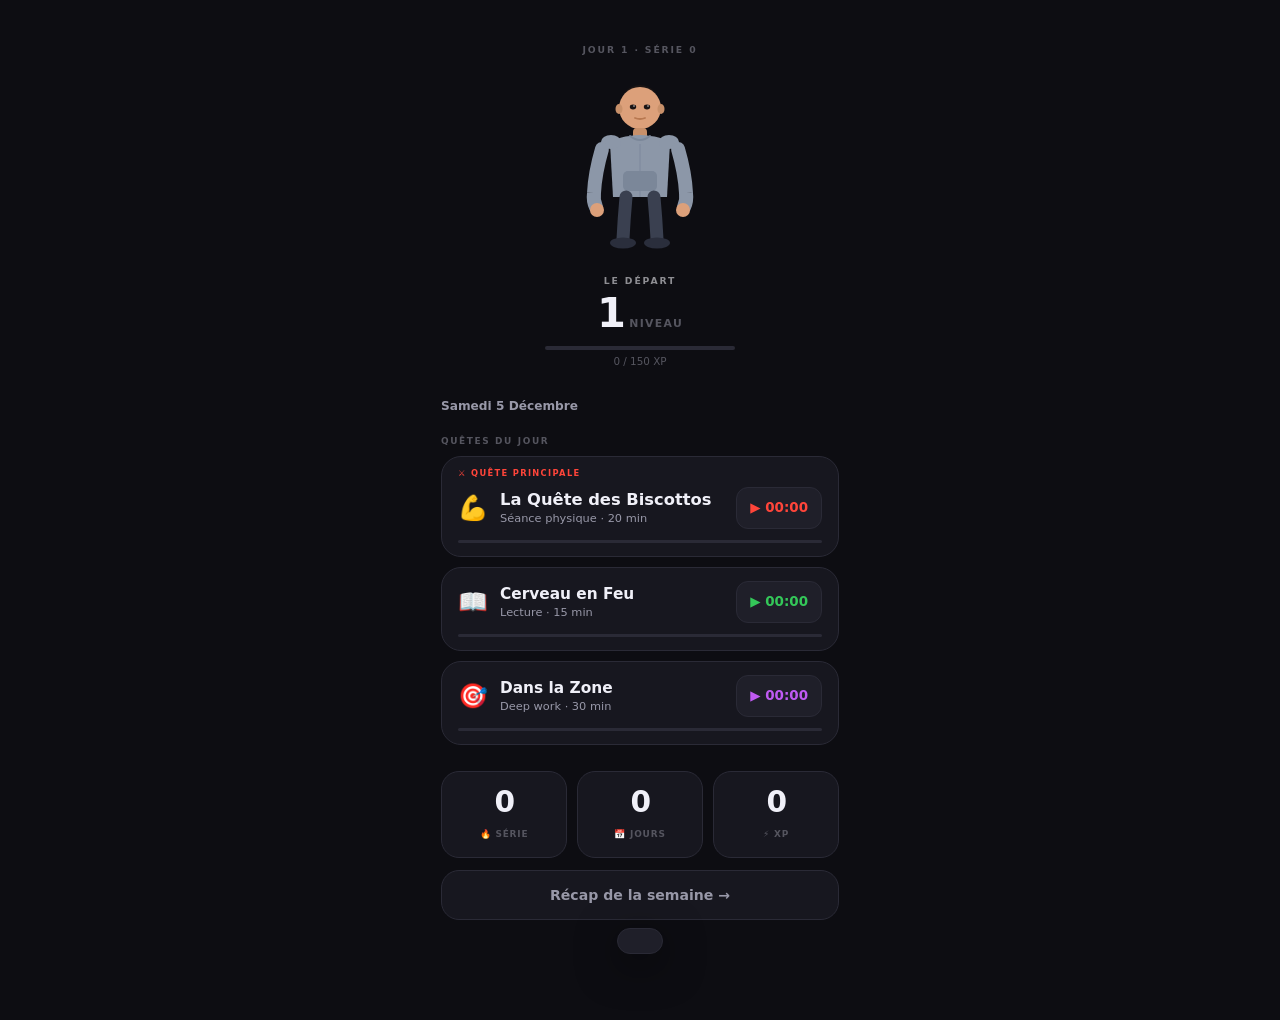
==== commit 77105d7b: "Refonte avatars SVG — flat illustration avec visage, expressions, évolution marquée - Chaque stade a" ====
--- a/rpg.html
+++ b/rpg.html
@@ -4,24 +4,29 @@
   <meta charset="UTF-8">
   <meta name="viewport" content="width=device-width, initial-scale=1.0, user-scalable=no">
   <meta name="apple-mobile-web-app-capable" content="yes">
-  <meta name="apple-mobile-web-app-status-bar-style" content="default">
-  <meta name="theme-color" content="#f2f2f7">
+  <meta name="apple-mobile-web-app-status-bar-style" content="black-translucent">
+  <meta name="theme-color" content="#0d0d12">
   <title>Daily RPG</title>
   <style>
     *, *::before, *::after { box-sizing: border-box; margin: 0; padding: 0; }
 
     :root {
-      --bg:     #f2f2f7;
-      --card:   #ffffff;
-      --text:   #1c1c1e;
-      --sub:    #3c3c43;
-      --muted:  #8e8e93;
-      --sep:    #e5e5ea;
-      --accent: #007aff;
-      --corps:  #ff3b30;
-      --esprit: #34c759;
-      --focus:  #5856d6;
-      --sh: 0 1px 4px rgba(0,0,0,0.07), 0 1px 2px rgba(0,0,0,0.04);
+      --bg:       #0d0d12;
+      --surface:  #17171f;
+      --surface2: #1f1f29;
+      --border:   #2a2a36;
+      --text:     #f0f0f8;
+      --sub:      #9898a8;
+      --muted:    #55555f;
+
+      --biscottos: #ff453a;
+      --lecture:   #34c759;
+      --flow:      #bf5af2;
+
+      --s1: #8e8e93;
+      --s2: #007aff;
+      --s3: #ff9f0a;
+      --s4: #ff375f;
     }
 
     html, body {
@@ -37,170 +42,196 @@
     .app {
       max-width: 430px;
       margin: 0 auto;
-      padding: 0 16px 88px;
-    }
-
-    /* ── HERO AVATAR ─────────────── */
-    .hero-section {
+      padding: 0 16px 100px;
+    }
+
+    /* ── HERO ─────────────────────────────────── */
+    .hero {
       display: flex;
       flex-direction: column;
       align-items: center;
-      padding: 36px 0 20px;
-      gap: 6px;
-    }
-
-    .hero-meta {
+      padding: 44px 0 28px;
+    }
+
+    .hero-day-badge {
+      font-size: 0.58rem;
+      font-weight: 700;
+      letter-spacing: 0.2em;
+      text-transform: uppercase;
+      color: var(--muted);
+      margin-bottom: 20px;
+    }
+
+    .avatar-wrap {
+      position: relative;
+      width: 160px;
+      height: 186px;
+      margin-bottom: 14px;
+    }
+
+    .avatar-ring {
+      position: absolute;
+      top: -10px; left: -10px; right: -10px; bottom: -10px;
+      border-radius: 50%;
+      border: 1.5px solid transparent;
+      transition: border-color 0.7s, box-shadow 0.7s;
+      pointer-events: none;
+    }
+
+    [data-stage="2"] .avatar-ring { border-color: var(--s2); box-shadow: 0 0 22px rgba(0,122,255,.18); }
+    [data-stage="3"] .avatar-ring { border-color: var(--s3); box-shadow: 0 0 22px rgba(255,159,10,.18); }
+    [data-stage="4"] .avatar-ring { border-color: var(--s4); box-shadow: 0 0 30px rgba(255,55,95,.28); }
+
+    .avatar-svg { width: 160px; height: 186px; overflow: visible; }
+
+    .av-stage { opacity: 0; transition: opacity 0.7s ease; }
+    .av-stage.active { opacity: 1; }
+
+    .hero-stage-name {
+      font-size: 0.58rem;
+      font-weight: 700;
+      letter-spacing: 0.2em;
+      text-transform: uppercase;
+      color: var(--s1);
+      margin-bottom: 6px;
+      transition: color 0.7s;
+    }
+    [data-stage="2"] .hero-stage-name { color: var(--s2); }
+    [data-stage="3"] .hero-stage-name { color: var(--s3); }
+    [data-stage="4"] .hero-stage-name { color: var(--s4); }
+
+    .hero-level-row {
       display: flex;
       align-items: baseline;
-      gap: 8px;
-      margin-bottom: 2px;
-    }
-
+      gap: 6px;
+      margin-bottom: 12px;
+    }
     .hero-lv {
-      font-size: 2rem;
-      font-weight: 700;
+      font-size: 2.6rem;
+      font-weight: 900;
       color: var(--text);
+      letter-spacing: -0.06em;
       line-height: 1;
-      letter-spacing: -0.04em;
-    }
-
-    .hero-stage {
+    }
+    .hero-lv-lbl {
       font-size: 0.68rem;
       font-weight: 600;
       color: var(--muted);
       text-transform: uppercase;
-      letter-spacing: 0.1em;
-      transition: color 0.5s;
-    }
-
-    [data-stage="2"] .hero-stage { color: #007aff; }
-    [data-stage="3"] .hero-stage { color: #ff9f0a; }
-    [data-stage="4"] .hero-stage { color: #ff375f; }
-
-    .avatar-svg {
-      width: 160px;
-      height: 186px;
-      overflow: visible;
-    }
-
-    .av-stage {
-      opacity: 0;
-      transition: opacity 0.6s ease;
-    }
-    .av-stage.active { opacity: 1; }
-
-    .xp-bar-wrap { width: 160px; }
-
+      letter-spacing: 0.12em;
+    }
+
+    .xp-bar-wrap { width: 190px; }
     .xp-track {
       height: 4px;
-      background: var(--sep);
-      border-radius: 3px;
+      background: var(--border);
+      border-radius: 4px;
       overflow: hidden;
-    }
-
+      margin-bottom: 5px;
+    }
     .xp-fill {
       height: 100%;
       width: 0%;
-      background: var(--muted);
-      border-radius: 3px;
-      transition: width 0.9s cubic-bezier(0.25, 0.46, 0.45, 0.94),
-                  background 0.6s ease;
-    }
-
-    [data-stage="2"] .xp-fill { background: #007aff; }
-    [data-stage="3"] .xp-fill { background: #ff9f0a; }
-    [data-stage="4"] .xp-fill { background: #ff375f; }
-
-    .xp-sub {
-      font-size: 0.72rem;
+      background: var(--s1);
+      border-radius: 4px;
+      transition: width 1.1s cubic-bezier(.25,.46,.45,.94), background .7s;
+    }
+    [data-stage="2"] .xp-fill { background: var(--s2); }
+    [data-stage="3"] .xp-fill { background: var(--s3); }
+    [data-stage="4"] .xp-fill { background: var(--s4); }
+
+    .xp-lbl {
+      font-size: 0.65rem;
       color: var(--muted);
       text-align: center;
-      margin-top: 5px;
-    }
-
-    /* ── LABELS DE SECTION ───────── */
-    .section-label {
-      font-size: 0.62rem;
+    }
+
+    /* ── DATE ─────────────────────────────────── */
+    .date-row { margin-bottom: 22px; }
+    .date-text {
+      font-size: 0.76rem;
+      font-weight: 600;
+      color: var(--sub);
+      text-transform: capitalize;
+    }
+
+    /* ── SECTION LABEL ────────────────────────── */
+    .section-lbl {
+      font-size: 0.56rem;
       font-weight: 700;
+      letter-spacing: 0.18em;
+      text-transform: uppercase;
       color: var(--muted);
-      text-transform: uppercase;
-      letter-spacing: 0.1em;
-      margin: 18px 0 8px;
-    }
-
-    /* ── DATE ─────────────────────── */
-    .day-row { margin-bottom: 2px; }
-
-    .day-text {
-      font-size: 0.78rem;
-      font-weight: 600;
-      color: var(--muted);
-      text-transform: capitalize;
-    }
-
-    /* ── QUESTS ───────────────────── */
-    .quests {
+      margin-bottom: 10px;
+    }
+
+    /* ── QUEST CARDS ──────────────────────────── */
+    .quests-list {
       display: flex;
       flex-direction: column;
       gap: 10px;
+      margin-bottom: 26px;
     }
 
     .quest-card {
-      background: var(--card);
-      border-radius: 18px;
-      box-shadow: var(--sh);
+      background: var(--surface);
+      border-radius: 20px;
       overflow: hidden;
-      border: 1.5px solid transparent;
-      transition: border-color 0.3s;
-    }
-
-    .quest-card[data-quest="corps"]  { --qc: var(--corps); }
-    .quest-card[data-quest="esprit"] { --qc: var(--esprit); }
-    .quest-card[data-quest="focus"]  { --qc: var(--focus); }
-
-    .quest-card.completed { border-color: var(--qc); }
+      border: 1.5px solid var(--border);
+      transition: border-color .35s, box-shadow .35s;
+    }
+
+    .quest-card[data-q="biscottos"] { --qc: var(--biscottos); }
+    .quest-card[data-q="lecture"]   { --qc: var(--lecture); }
+    .quest-card[data-q="flow"]      { --qc: var(--flow); }
+
+    .quest-card.done {
+      border-color: var(--qc);
+      box-shadow: 0 0 18px color-mix(in srgb, var(--qc) 16%, transparent);
+    }
+
+    .main-badge {
+      display: block;
+      font-size: 0.52rem;
+      font-weight: 700;
+      letter-spacing: 0.16em;
+      text-transform: uppercase;
+      color: var(--qc);
+      padding: 11px 16px 0;
+    }
 
     .quest-inner {
       display: flex;
       align-items: center;
-      padding: 16px 16px 12px;
-      gap: 14px;
-    }
-
-    .q-dot {
-      width: 11px;
-      height: 11px;
-      border-radius: 50%;
-      background: var(--qc);
-      flex-shrink: 0;
-      margin-top: 1px;
-    }
+      padding: 13px 16px 11px;
+      gap: 12px;
+    }
+    .main-quest .quest-inner { padding-top: 9px; }
+
+    .q-icon { font-size: 1.5rem; line-height: 1; flex-shrink: 0; }
 
     .q-info { flex: 1; min-width: 0; }
-
     .q-name {
-      font-size: 1rem;
-      font-weight: 600;
+      font-size: 0.96rem;
+      font-weight: 700;
       color: var(--text);
       margin-bottom: 2px;
-    }
-
-    .q-sub {
-      font-size: 0.74rem;
-      color: var(--muted);
-    }
-
+      white-space: nowrap;
+      overflow: hidden;
+      text-overflow: ellipsis;
+    }
+    .main-quest .q-name { font-size: 1.02rem; }
+
+    .q-sub { font-size: 0.71rem; color: var(--sub); }
     .q-action { flex-shrink: 0; }
 
     .q-bar-row { padding: 0 16px 13px; }
-
     .q-track {
       height: 3px;
-      background: var(--sep);
+      background: var(--border);
       border-radius: 2px;
       overflow: hidden;
     }
-
     .q-fill {
       height: 100%;
       width: 0%;
@@ -209,155 +240,116 @@
       transition: width 1s linear;
     }
 
-    /* ── BOUTONS ──────────────────── */
+    /* ── BUTTONS ──────────────────────────────── */
     .btn-timer {
       display: flex;
       align-items: center;
-      gap: 6px;
-      padding: 9px 15px;
-      min-height: 44px;
-      min-width: 88px;
-      background: var(--bg);
-      border: none;
+      gap: 5px;
+      padding: 9px 13px;
+      min-height: 42px;
+      min-width: 84px;
+      background: var(--surface2);
+      border: 1px solid var(--border);
       border-radius: 12px;
       cursor: pointer;
-      font-size: 0.88rem;
-      font-weight: 600;
+      font-size: 0.84rem;
+      font-weight: 700;
       color: var(--qc);
       justify-content: center;
     }
-
     .btn-timer.running {
-      background: color-mix(in srgb, var(--qc) 10%, white);
+      background: color-mix(in srgb, var(--qc) 11%, transparent);
+      border-color: color-mix(in srgb, var(--qc) 38%, transparent);
+      animation: timer-pulse 2.2s ease-in-out infinite;
+    }
+    @keyframes timer-pulse {
+      0%,100% { box-shadow: 0 0 0 0 color-mix(in srgb, var(--qc) 28%, transparent); }
+      50%      { box-shadow: 0 0 0 7px transparent; }
     }
 
     .btn-complete {
-      padding: 9px 16px;
-      min-height: 44px;
+      padding: 9px 15px;
+      min-height: 42px;
       background: var(--qc);
       border: none;
       border-radius: 12px;
       cursor: pointer;
       color: #fff;
-      font-size: 0.82rem;
-      font-weight: 700;
-      animation: pop 1.2s ease-in-out infinite;
-    }
-
-    @keyframes pop {
-      0%, 100% { transform: scale(1); }
-      50%       { transform: scale(1.05); }
+      font-size: 0.78rem;
+      font-weight: 800;
+      letter-spacing: 0.04em;
+      text-transform: uppercase;
+      animation: complete-pop 1.5s ease-in-out infinite;
+    }
+    @keyframes complete-pop {
+      0%,100% { transform: scale(1); }
+      50%      { transform: scale(1.07); }
     }
 
     .badge-done {
       display: flex;
       align-items: center;
-      gap: 5px;
-      padding: 9px 12px;
-      min-height: 44px;
-      font-size: 0.82rem;
-      font-weight: 600;
-      color: var(--qc);
-    }
-
-    /* ── CHECK ────────────────────── */
-    .btn-check {
-      padding: 9px 16px;
-      min-height: 44px;
-      background: var(--bg);
-      border: none;
-      border-radius: 12px;
-      cursor: pointer;
-      color: var(--qc);
-      font-size: 0.88rem;
-      font-weight: 600;
-    }
-
-    /* ── COUNTER ──────────────────── */
-    .counter-wrap {
-      display: flex;
-      align-items: center;
-      gap: 8px;
-    }
-
-    .counter-val {
-      font-size: 0.85rem;
+      gap: 4px;
+      padding: 9px 11px;
+      min-height: 42px;
+      font-size: 0.8rem;
       font-weight: 700;
       color: var(--qc);
-      min-width: 42px;
-      text-align: right;
-    }
-
-    .btn-plus {
-      width: 44px;
-      height: 44px;
-      background: var(--bg);
-      border: none;
-      border-radius: 12px;
-      color: var(--qc);
-      font-size: 1rem;
-      font-weight: 700;
-      cursor: pointer;
-      display: flex;
-      align-items: center;
-      justify-content: center;
-    }
-
-    /* ── STATS ────────────────────── */
+    }
+
+    /* ── STATS ────────────────────────────────── */
     .stats-row {
       display: flex;
       gap: 10px;
-      margin-top: 22px;
       margin-bottom: 12px;
     }
-
     .stat-card {
       flex: 1;
-      background: var(--card);
-      border-radius: 16px;
-      padding: 16px 10px;
+      background: var(--surface);
+      border: 1px solid var(--border);
+      border-radius: 18px;
+      padding: 16px 8px;
       text-align: center;
-      box-shadow: var(--sh);
-    }
-
+    }
     .stat-val {
       display: block;
-      font-size: 1.7rem;
+      font-size: 1.85rem;
+      font-weight: 900;
+      color: var(--text);
+      letter-spacing: -0.05em;
+      line-height: 1;
+      margin-bottom: 5px;
+    }
+    .stat-lbl {
+      font-size: 0.56rem;
       font-weight: 700;
-      color: var(--text);
-      letter-spacing: -0.04em;
-      line-height: 1;
-      margin-bottom: 4px;
-    }
-
-    .stat-lbl {
-      font-size: 0.6rem;
-      font-weight: 600;
       color: var(--muted);
       text-transform: uppercase;
-      letter-spacing: 0.06em;
-    }
-
-    /* ── RECAP BUTTON ─────────────── */
+      letter-spacing: 0.09em;
+    }
+
+    /* ── RECAP BUTTON ─────────────────────────── */
     .btn-recap {
       width: 100%;
       padding: 16px;
-      background: var(--card);
-      border: none;
-      border-radius: 16px;
-      box-shadow: var(--sh);
-      color: var(--accent);
-      font-size: 0.9rem;
+      background: var(--surface);
+      border: 1px solid var(--border);
+      border-radius: 18px;
+      color: var(--sub);
+      font-size: 0.88rem;
       font-weight: 600;
       cursor: pointer;
       text-align: center;
-    }
-
-    /* ── RECAP MODAL ──────────────── */
+      transition: border-color .2s;
+    }
+    .btn-recap:active { border-color: var(--muted); }
+
+    /* ── RECAP MODAL ──────────────────────────── */
     .modal-bg {
       position: fixed;
       inset: 0;
-      background: rgba(0,0,0,0.35);
+      background: rgba(0,0,0,.65);
+      backdrop-filter: blur(6px);
       z-index: 100;
       display: none;
       align-items: flex-end;
@@ -368,14 +360,14 @@
     .modal-sheet {
       width: 100%;
       max-width: 430px;
-      background: var(--bg);
-      border-radius: 22px 22px 0 0;
+      background: var(--surface);
+      border: 1px solid var(--border);
+      border-radius: 24px 24px 0 0;
       padding: 12px 20px 52px;
       max-height: 88vh;
       overflow-y: auto;
-      animation: sheet-up 0.26s cubic-bezier(0.32, 0.72, 0, 1);
-    }
-
+      animation: sheet-up .28s cubic-bezier(.32,.72,0,1);
+    }
     @keyframes sheet-up {
       from { transform: translateY(28px); opacity: 0; }
       to   { transform: none; opacity: 1; }
@@ -384,28 +376,34 @@
     .modal-handle {
       width: 36px;
       height: 4px;
-      background: var(--sep);
+      background: var(--border);
       border-radius: 2px;
       margin: 0 auto 22px;
     }
-
     .modal-title {
-      font-size: 1.05rem;
-      font-weight: 700;
+      font-size: 1.1rem;
+      font-weight: 900;
       color: var(--text);
       text-align: center;
-      margin-bottom: 20px;
+      margin-bottom: 5px;
+      letter-spacing: -0.02em;
+    }
+    .modal-sub {
+      font-size: 0.72rem;
+      color: var(--sub);
+      text-align: center;
+      margin-bottom: 22px;
     }
 
     .week-grid {
       display: flex;
       gap: 6px;
-      margin-bottom: 20px;
-    }
-
+      margin-bottom: 18px;
+    }
     .day-sq {
       flex: 1;
-      background: var(--card);
+      background: var(--surface2);
+      border: 1px solid var(--border);
       border-radius: 12px;
       padding: 9px 4px;
       display: flex;
@@ -413,86 +411,82 @@
       align-items: center;
       gap: 7px;
     }
-
-    .day-sq.active { background: #edf4ff; }
-    .day-sq.today  { background: #e0edff; box-shadow: 0 0 0 1.5px var(--accent); }
-    .day-sq.future { opacity: 0.3; }
+    .day-sq.active { background: #1a2030; border-color: #273048; }
+    .day-sq.today  { background: #162038; box-shadow: 0 0 0 1.5px var(--s2); border-color: var(--s2); }
+    .day-sq.future { opacity: 0.22; }
 
     .day-lbl {
-      font-size: 0.55rem;
+      font-size: 0.5rem;
+      font-weight: 700;
+      color: var(--muted);
+      text-transform: uppercase;
+      letter-spacing: 0.06em;
+    }
+    .day-dots { display: flex; flex-direction: column; gap: 3px; align-items: center; }
+    .d-dot {
+      width: 7px;
+      height: 7px;
+      border-radius: 50%;
+      background: var(--border);
+    }
+    .d-dot.b-done { background: var(--biscottos); }
+    .d-dot.l-done { background: var(--lecture); }
+    .d-dot.f-done { background: var(--flow); }
+
+    .recap-stats {
+      display: grid;
+      grid-template-columns: 1fr 1fr;
+      gap: 8px;
+    }
+    .rs-card {
+      background: var(--surface2);
+      border: 1px solid var(--border);
+      border-radius: 14px;
+      padding: 13px 12px;
+    }
+    .rs-val {
+      display: block;
+      font-size: 1.3rem;
+      font-weight: 800;
+      color: var(--text);
+      letter-spacing: -0.03em;
+      margin-bottom: 3px;
+    }
+    .rs-lbl {
+      font-size: 0.58rem;
       font-weight: 600;
       color: var(--muted);
       text-transform: uppercase;
       letter-spacing: 0.06em;
     }
 
-    .day-dots {
-      display: flex;
-      flex-direction: column;
-      gap: 3px;
-      align-items: center;
-    }
-
-    .d-dot {
-      width: 7px;
-      height: 7px;
-      border-radius: 50%;
-      background: var(--sep);
-    }
-
-    .d-dot.done { background: var(--accent); }
-
-    .recap-stats {
-      display: grid;
-      grid-template-columns: 1fr 1fr;
-      gap: 8px;
-    }
-
-    .rs-card {
-      background: var(--card);
+    .recap-msg {
+      margin-top: 18px;
+      padding: 14px 16px;
+      background: var(--surface2);
+      border: 1px solid var(--border);
       border-radius: 14px;
-      padding: 14px 13px;
-    }
-
-    .rs-val {
-      display: block;
-      font-size: 1.3rem;
-      font-weight: 700;
-      color: var(--text);
-      letter-spacing: -0.03em;
-      margin-bottom: 3px;
-    }
-
-    .rs-lbl {
-      font-size: 0.62rem;
-      font-weight: 500;
-      color: var(--muted);
-      text-transform: uppercase;
-      letter-spacing: 0.05em;
-    }
-
-    .recap-msg {
-      margin-top: 20px;
       text-align: center;
-      font-size: 0.82rem;
-      color: var(--muted);
-      line-height: 1.55;
+      font-size: 0.8rem;
+      color: var(--sub);
+      line-height: 1.65;
+      font-style: italic;
     }
 
     .btn-close {
       width: 100%;
-      margin-top: 18px;
-      padding: 15px;
-      background: var(--card);
-      border: none;
+      margin-top: 14px;
+      padding: 14px;
+      background: var(--surface2);
+      border: 1px solid var(--border);
       border-radius: 14px;
-      color: var(--accent);
+      color: var(--sub);
       font-size: 0.88rem;
       font-weight: 600;
       cursor: pointer;
     }
 
-    /* ── LEVEL-UP ─────────────────── */
+    /* ── LEVEL-UP OVERLAY ─────────────────────── */
     #lu-overlay {
       position: fixed;
       inset: 0;
@@ -502,179 +496,351 @@
       justify-content: center;
       pointer-events: none;
     }
-
     #lu-overlay.show {
       display: flex;
-      animation: lu-bg 3.8s forwards;
-    }
-
+      animation: lu-bg 4s forwards;
+    }
     @keyframes lu-bg {
       0%   { background: rgba(0,0,0,0); }
-      18%  { background: rgba(0,0,0,0.72); }
-      80%  { background: rgba(0,0,0,0.72); }
+      14%  { background: rgba(0,0,0,.88); }
+      80%  { background: rgba(0,0,0,.88); }
       100% { background: rgba(0,0,0,0); }
     }
-
     .lu-content {
       text-align: center;
-      animation: lu-pop 3.8s forwards;
-    }
-
+      animation: lu-pop 4s forwards;
+    }
     @keyframes lu-pop {
-      0%   { opacity: 0; transform: scale(0.8); }
-      18%  { opacity: 1; transform: scale(1.02); }
-      25%  { transform: scale(1); }
-      80%  { opacity: 1; }
-      100% { opacity: 0; }
-    }
-
-    .lu-label {
-      font-size: 0.72rem;
-      font-weight: 600;
-      color: rgba(255,255,255,0.55);
-      letter-spacing: 0.22em;
+      0%   { opacity: 0; transform: scale(.72) translateY(24px); }
+      14%  { opacity: 1; transform: scale(1.05); }
+      22%  { transform: scale(1); }
+      78%  { opacity: 1; }
+      100% { opacity: 0; transform: scale(.9); }
+    }
+    .lu-sup {
+      font-size: 0.6rem;
+      font-weight: 700;
+      color: rgba(255,255,255,.4);
+      letter-spacing: 0.26em;
       text-transform: uppercase;
-      margin-bottom: 6px;
-    }
-
-    .lu-number {
-      font-size: 6.5rem;
-      font-weight: 800;
+      margin-bottom: 8px;
+    }
+    .lu-num {
+      font-size: 7.5rem;
+      font-weight: 900;
       color: #fff;
       line-height: 1;
-      letter-spacing: -0.06em;
-      margin-bottom: 8px;
-    }
-
-    .lu-stage {
+      letter-spacing: -0.07em;
+      margin-bottom: 10px;
+    }
+    .lu-stage-lbl {
       font-size: 1rem;
-      font-weight: 600;
-      color: rgba(255,255,255,0.75);
-      letter-spacing: 0.05em;
-    }
-
-    /* ── TOAST ────────────────────── */
+      font-weight: 700;
+      color: rgba(255,255,255,.6);
+      letter-spacing: 0.1em;
+      text-transform: uppercase;
+    }
+
+    /* ── PERFECT DAY FLASH ───────────────────── */
+    #perfect-flash {
+      position: fixed;
+      inset: 0;
+      z-index: 150;
+      pointer-events: none;
+      display: none;
+    }
+    #perfect-flash.show {
+      display: block;
+      animation: pday-flash .7s ease-out forwards;
+    }
+    @keyframes pday-flash {
+      0%   { background: rgba(255,214,10,0); }
+      30%  { background: rgba(255,214,10,.14); }
+      100% { background: rgba(255,214,10,0); }
+    }
+
+    /* ── TOAST ────────────────────────────────── */
     #toast {
       position: fixed;
-      bottom: 28px;
+      bottom: 34px;
       left: 50%;
-      transform: translateX(-50%) translateY(72px);
-      background: #1c1c1e;
-      color: #fff;
-      font-size: 0.8rem;
-      font-weight: 500;
-      padding: 11px 20px;
-      border-radius: 22px;
+      transform: translateX(-50%) translateY(88px);
+      background: var(--surface2);
+      border: 1px solid var(--border);
+      color: var(--text);
+      font-size: 0.78rem;
+      font-weight: 600;
+      padding: 12px 22px;
+      border-radius: 26px;
       white-space: nowrap;
       z-index: 300;
-      box-shadow: 0 4px 18px rgba(0,0,0,0.22);
-      transition: transform 0.3s cubic-bezier(0.34, 1.56, 0.64, 1);
-    }
-
+      box-shadow: 0 10px 40px rgba(0,0,0,.5);
+      transition: transform .32s cubic-bezier(.34,1.56,.64,1);
+    }
     #toast.show { transform: translateX(-50%) translateY(0); }
   </style>
 </head>
 <body>
 
-<div class="app">
-
-  <!-- HERO AVATAR -->
-  <div class="hero-section" id="ring-section" data-stage="1">
-    <div class="hero-meta">
-      <span class="hero-lv" id="ring-level">1</span>
-      <span class="hero-stage" id="ring-stage">Apprenti</span>
+<div class="app" id="app" data-stage="1">
+
+  <!-- HERO -->
+  <div class="hero">
+    <div class="hero-day-badge" id="day-badge">—</div>
+
+    <div class="avatar-wrap">
+      <div class="avatar-ring"></div>
+      <svg class="avatar-svg" viewBox="0 0 160 186" fill="none" xmlns="http://www.w3.org/2000/svg">
+
+        <!-- STAGE 1 · Le Départ — posture molle, hoodie gris, regard vide -->
+        <g class="av-stage active" id="av-s1">
+          <!-- hair -->
+          <path d="M60 30 Q63 11 80 10 Q97 11 100 30 Q92 21 80 21 Q68 21 60 30Z" fill="#1A1414"/>
+          <!-- head -->
+          <circle cx="80" cy="33" r="21" fill="#DCA07A"/>
+          <!-- ears -->
+          <ellipse cx="59" cy="34" rx="3.5" ry="5" fill="#C8906A"/>
+          <ellipse cx="101" cy="34" rx="3.5" ry="5" fill="#C8906A"/>
+          <!-- eyes — mi-clos, fatigués -->
+          <ellipse cx="73" cy="32" rx="3.2" ry="2.4" fill="#1A1414"/>
+          <ellipse cx="87" cy="32" rx="3.2" ry="2.4" fill="#1A1414"/>
+          <ellipse cx="74" cy="31" rx="1" ry="0.8" fill="rgba(255,255,255,0.65)"/>
+          <ellipse cx="88" cy="31" rx="1" ry="0.8" fill="rgba(255,255,255,0.65)"/>
+          <!-- mouth neutre / légère moue -->
+          <path d="M75 43 Q80 45 85 43" stroke="#B87850" stroke-width="1.8" fill="none" stroke-linecap="round"/>
+          <!-- neck -->
+          <rect x="73" y="53" width="14" height="11" rx="4" fill="#C8906A"/>
+          <!-- torso hoodie gris — épaules tombantes, peu de taper -->
+          <path d="M50 68 Q58 61 80 60 Q102 61 110 68 L107 122 L53 122 Z" fill="#8C97A8"/>
+          <!-- shoulder caps ronds et tombants -->
+          <ellipse cx="51" cy="67" rx="10" ry="7" fill="#8C97A8"/>
+          <ellipse cx="109" cy="67" rx="10" ry="7" fill="#8C97A8"/>
+          <!-- hoodie details -->
+          <path d="M70 61 Q80 69 90 61" stroke="#7B8799" stroke-width="2" fill="none" stroke-linecap="round"/>
+          <line x1="80" y1="69" x2="80" y2="122" stroke="#7B8799" stroke-width="1.5" opacity="0.6"/>
+          <rect x="63" y="96" width="34" height="20" rx="5" fill="#7B8799"/>
+          <!-- bras gauche — pendu -->
+          <path d="M42 74 Q35 98 34 118 Q33 126 36 132" stroke="#8C97A8" stroke-width="14" stroke-linecap="round" fill="none"/>
+          <circle cx="37" cy="135" r="7" fill="#DCA07A"/>
+          <!-- bras droit — pendu -->
+          <path d="M118 74 Q125 98 126 118 Q127 126 124 132" stroke="#8C97A8" stroke-width="14" stroke-linecap="round" fill="none"/>
+          <circle cx="123" cy="135" r="7" fill="#DCA07A"/>
+          <!-- jambes serrées, pantalon sombre -->
+          <path d="M66 122 Q64 144 63 164" stroke="#3A4050" stroke-width="13" stroke-linecap="round" fill="none"/>
+          <path d="M94 122 Q96 144 97 164" stroke="#3A4050" stroke-width="13" stroke-linecap="round" fill="none"/>
+          <!-- chaussures basiques -->
+          <ellipse cx="63" cy="168" rx="13" ry="5.5" fill="#2A2E3C"/>
+          <ellipse cx="97" cy="168" rx="13" ry="5.5" fill="#2A2E3C"/>
+        </g>
+
+        <!-- STAGE 2 · En Route — posture droite, tenue training bleu -->
+        <g class="av-stage" id="av-s2">
+          <!-- hair -->
+          <path d="M60 27 Q63 8 80 7 Q97 8 100 27 Q92 18 80 18 Q68 18 60 27Z" fill="#1A1414"/>
+          <!-- head -->
+          <circle cx="80" cy="30" r="21" fill="#DCA07A"/>
+          <!-- ears -->
+          <ellipse cx="59" cy="31" rx="3.5" ry="5" fill="#C8906A"/>
+          <ellipse cx="101" cy="31" rx="3.5" ry="5" fill="#C8906A"/>
+          <!-- eyes — ouverts, déterminés -->
+          <ellipse cx="73" cy="29" rx="3.4" ry="3" fill="#1A1414"/>
+          <ellipse cx="87" cy="29" rx="3.4" ry="3" fill="#1A1414"/>
+          <ellipse cx="74" cy="28" rx="1.1" ry="1" fill="rgba(255,255,255,0.8)"/>
+          <ellipse cx="88" cy="28" rx="1.1" ry="1" fill="rgba(255,255,255,0.8)"/>
+          <!-- sourcils droits, déterminé -->
+          <path d="M69 23 Q73 22 77 23" stroke="#8B5E3C" stroke-width="1.6" fill="none" stroke-linecap="round"/>
+          <path d="M83 23 Q87 22 91 23" stroke="#8B5E3C" stroke-width="1.6" fill="none" stroke-linecap="round"/>
+          <!-- mouth légère esquisse sourire -->
+          <path d="M75 40 Q80 43 85 40" stroke="#B87850" stroke-width="1.8" fill="none" stroke-linecap="round"/>
+          <!-- neck -->
+          <rect x="73" y="50" width="14" height="11" rx="4" fill="#C8906A"/>
+          <!-- torso athletic bleu — épaules plus larges, V-taper léger -->
+          <path d="M44 64 Q57 57 80 56 Q103 57 116 64 L110 122 L50 122 Z" fill="#3A7ED8"/>
+          <!-- shoulder caps plus larges -->
+          <ellipse cx="45" cy="63" rx="12" ry="8.5" fill="#3A7ED8"/>
+          <ellipse cx="115" cy="63" rx="12" ry="8.5" fill="#3A7ED8"/>
+          <!-- col et détails -->
+          <path d="M70 57 Q80 65 90 57" stroke="#2A6EC8" stroke-width="2.2" fill="none" stroke-linecap="round"/>
+          <!-- bandes latérales -->
+          <path d="M45 68 Q51 95 50 122" stroke="#2A6EC8" stroke-width="4" fill="none" opacity="0.6" stroke-linecap="round"/>
+          <path d="M115 68 Q109 95 110 122" stroke="#2A6EC8" stroke-width="4" fill="none" opacity="0.6" stroke-linecap="round"/>
+          <!-- bras gauche — légèrement écarté -->
+          <path d="M35 70 Q27 94 27 116 Q27 124 30 130" stroke="#3A7ED8" stroke-width="14" stroke-linecap="round" fill="none"/>
+          <circle cx="31" cy="133" r="7" fill="#DCA07A"/>
+          <!-- bras droit — légèrement écarté -->
+          <path d="M125 70 Q133 94 133 116 Q133 124 130 130" stroke="#3A7ED8" stroke-width="14" stroke-linecap="round" fill="none"/>
+          <circle cx="129" cy="133" r="7" fill="#DCA07A"/>
+          <!-- jambes — stance modérée, navy -->
+          <path d="M64 122 Q61 144 59 164" stroke="#1A3360" stroke-width="13" stroke-linecap="round" fill="none"/>
+          <path d="M96 122 Q99 144 101 164" stroke="#1A3360" stroke-width="13" stroke-linecap="round" fill="none"/>
+          <!-- chaussures running -->
+          <ellipse cx="59" cy="168" rx="13" ry="5.5" fill="#0E2244"/>
+          <ellipse cx="101" cy="168" rx="13" ry="5.5" fill="#0E2244"/>
+        </g>
+
+        <!-- STAGE 3 · Affûté — V-taper marqué, posture confiante, orange -->
+        <g class="av-stage" id="av-s3">
+          <!-- hair légèrement stylé -->
+          <path d="M60 25 Q63 6 80 5 Q97 6 100 25 Q92 15 80 15 Q68 15 60 25Z" fill="#1A1414"/>
+          <!-- head -->
+          <circle cx="80" cy="28" r="21" fill="#DCA07A"/>
+          <!-- ears -->
+          <ellipse cx="59" cy="29" rx="3.5" ry="5" fill="#C8906A"/>
+          <ellipse cx="101" cy="29" rx="3.5" ry="5" fill="#C8906A"/>
+          <!-- eyes — confiants, focalisés -->
+          <ellipse cx="73" cy="27" rx="3.6" ry="3.2" fill="#1A1414"/>
+          <ellipse cx="87" cy="27" rx="3.6" ry="3.2" fill="#1A1414"/>
+          <ellipse cx="74.2" cy="26" rx="1.2" ry="1.1" fill="rgba(255,255,255,0.9)"/>
+          <ellipse cx="88.2" cy="26" rx="1.2" ry="1.1" fill="rgba(255,255,255,0.9)"/>
+          <!-- sourcils assurés -->
+          <path d="M69 21 Q73 20 77 21" stroke="#8B5E3C" stroke-width="1.8" fill="none" stroke-linecap="round"/>
+          <path d="M83 21 Q87 20 91 21" stroke="#8B5E3C" stroke-width="1.8" fill="none" stroke-linecap="round"/>
+          <!-- sourire confiant -->
+          <path d="M74 38 Q80 42 86 38" stroke="#B87850" stroke-width="2" fill="none" stroke-linecap="round"/>
+          <!-- neck épais -->
+          <rect x="71" y="48" width="18" height="11" rx="4" fill="#C8906A"/>
+          <!-- torso orange — large V-taper, épaules musclées -->
+          <path d="M38 62 Q57 53 80 52 Q103 53 122 62 L108 126 L52 126 Z" fill="#F07830"/>
+          <!-- shoulder caps imposants -->
+          <ellipse cx="39" cy="61" rx="14" ry="10" fill="#F07830"/>
+          <ellipse cx="121" cy="61" rx="14" ry="10" fill="#F07830"/>
+          <!-- col et lignes musculaires -->
+          <path d="M70 53 Q80 61 90 53" stroke="#D06420" stroke-width="2.5" fill="none" stroke-linecap="round"/>
+          <path d="M80 61 Q70 74 66 86" stroke="#D06420" stroke-width="1.5" opacity="0.45" fill="none" stroke-linecap="round"/>
+          <path d="M80 61 Q90 74 94 86" stroke="#D06420" stroke-width="1.5" opacity="0.45" fill="none" stroke-linecap="round"/>
+          <!-- bras gauche — coude visible, confiant -->
+          <path d="M26 68 Q18 92 20 110" stroke="#F07830" stroke-width="15" stroke-linecap="round" fill="none"/>
+          <path d="M20 110 Q25 124 32 131" stroke="#F07830" stroke-width="13" stroke-linecap="round" fill="none"/>
+          <circle cx="34" cy="134" r="7.5" fill="#DCA07A"/>
+          <!-- bras droit — coude visible -->
+          <path d="M134 68 Q142 92 140 110" stroke="#F07830" stroke-width="15" stroke-linecap="round" fill="none"/>
+          <path d="M140 110 Q135 124 128 131" stroke="#F07830" stroke-width="13" stroke-linecap="round" fill="none"/>
+          <circle cx="126" cy="134" r="7.5" fill="#DCA07A"/>
+          <!-- jambes écartées, stance large -->
+          <path d="M62 126 Q58 148 55 167" stroke="#7A2810" stroke-width="14" stroke-linecap="round" fill="none"/>
+          <path d="M98 126 Q102 148 105 167" stroke="#7A2810" stroke-width="14" stroke-linecap="round" fill="none"/>
+          <!-- chaussures solides -->
+          <ellipse cx="55" cy="171" rx="14" ry="6" fill="#4A1800"/>
+          <ellipse cx="105" cy="171" rx="14" ry="6" fill="#4A1800"/>
+        </g>
+
+        <!-- STAGE 4 · La Légende — imposant, kit sombre, rouge signature -->
+        <g class="av-stage" id="av-s4">
+          <!-- hair net, sharp -->
+          <path d="M58 22 Q62 3 80 2 Q98 3 102 22 Q94 12 80 12 Q66 12 58 22Z" fill="#1A1414"/>
+          <!-- head -->
+          <circle cx="80" cy="25" r="22" fill="#DCA07A"/>
+          <!-- ears -->
+          <ellipse cx="58" cy="26" rx="3.5" ry="5.5" fill="#C8906A"/>
+          <ellipse cx="102" cy="26" rx="3.5" ry="5.5" fill="#C8906A"/>
+          <!-- eyes — intenses, commandants -->
+          <ellipse cx="72" cy="24" rx="3.8" ry="3.5" fill="#1A1414"/>
+          <ellipse cx="88" cy="24" rx="3.8" ry="3.5" fill="#1A1414"/>
+          <ellipse cx="73.5" cy="23" rx="1.4" ry="1.2" fill="rgba(255,255,255,0.95)"/>
+          <ellipse cx="89.5" cy="23" rx="1.4" ry="1.2" fill="rgba(255,255,255,0.95)"/>
+          <!-- sourcils marqués, intensité -->
+          <path d="M67 17 Q72 15 77 17" stroke="#8B5E3C" stroke-width="2.2" fill="none" stroke-linecap="round"/>
+          <path d="M83 17 Q88 15 93 17" stroke="#8B5E3C" stroke-width="2.2" fill="none" stroke-linecap="round"/>
+          <!-- mâchoire serrée, ligne droite -->
+          <path d="M74 36 Q80 38 86 36" stroke="#B87850" stroke-width="2.2" fill="none" stroke-linecap="round"/>
+          <!-- neck puissant -->
+          <rect x="70" y="46" width="20" height="13" rx="4" fill="#C8906A"/>
+          <!-- torso kit sombre — V-taper extrême, épaules massives -->
+          <path d="M28 60 Q56 48 80 47 Q104 48 132 60 L106 128 L54 128 Z" fill="#1E1E2C"/>
+          <!-- shoulder caps massifs -->
+          <ellipse cx="29" cy="59" rx="16" ry="12" fill="#1E1E2C"/>
+          <ellipse cx="131" cy="59" rx="16" ry="12" fill="#1E1E2C"/>
+          <!-- STRIPE ROUGE — élément signature -->
+          <line x1="80" y1="49" x2="80" y2="128" stroke="#E53E3E" stroke-width="3.5"/>
+          <!-- épaulettes rouges -->
+          <path d="M36 63 Q56 54 80 52" stroke="#E53E3E" stroke-width="1.8" fill="none" opacity="0.8"/>
+          <path d="M124 63 Q104 54 80 52" stroke="#E53E3E" stroke-width="1.8" fill="none" opacity="0.8"/>
+          <!-- lignes musculaires -->
+          <path d="M80 55 L60 82" stroke="#2E2E3E" stroke-width="2" opacity="0.7"/>
+          <path d="M80 55 L100 82" stroke="#2E2E3E" stroke-width="2" opacity="0.7"/>
+          <!-- bras gauche — large, coude plié, imposant -->
+          <path d="M15 66 Q6 90 8 110" stroke="#1E1E2C" stroke-width="17" stroke-linecap="round" fill="none"/>
+          <path d="M8 110 Q15 126 24 133" stroke="#1E1E2C" stroke-width="15" stroke-linecap="round" fill="none"/>
+          <!-- poing rouge signature -->
+          <circle cx="27" cy="136" r="10" fill="#E53E3E"/>
+          <!-- bras droit -->
+          <path d="M145 66 Q154 90 152 110" stroke="#1E1E2C" stroke-width="17" stroke-linecap="round" fill="none"/>
+          <path d="M152 110 Q145 126 136 133" stroke="#1E1E2C" stroke-width="15" stroke-linecap="round" fill="none"/>
+          <circle cx="133" cy="136" r="10" fill="#E53E3E"/>
+          <!-- jambes très écartées -->
+          <path d="M60 128 Q54 150 50 170" stroke="#141420" stroke-width="17" stroke-linecap="round" fill="none"/>
+          <path d="M100 128 Q106 150 110 170" stroke="#141420" stroke-width="17" stroke-linecap="round" fill="none"/>
+          <!-- chaussures rouges signature -->
+          <ellipse cx="50" cy="174" rx="16" ry="7" fill="#E53E3E"/>
+          <ellipse cx="110" cy="174" rx="16" ry="7" fill="#E53E3E"/>
+        </g>
+      </svg>
     </div>
 
-    <svg class="avatar-svg" viewBox="0 0 160 186" fill="none" xmlns="http://www.w3.org/2000/svg">
-
-      <!-- STAGE 1 · Apprenti — mince, épaules tombantes, posture voûtée -->
-      <g class="av-stage active" id="av-s1">
-        <circle cx="80" cy="28" r="16" fill="#d4b896"/>
-        <rect x="76" y="42" width="8" height="8" rx="2" fill="#c8a882"/>
-        <path d="M58 52 Q62 50 80 50 Q98 50 102 52 Q106 60 104 76 Q102 88 80 90 Q58 88 56 76 Q54 60 58 52Z" fill="#a0a0a8"/>
-        <path d="M58 55 Q50 62 46 78 Q44 86 47 90" stroke="#a0a0a8" stroke-width="9" stroke-linecap="round"/>
-        <path d="M102 55 Q110 62 114 78 Q116 86 113 90" stroke="#a0a0a8" stroke-width="9" stroke-linecap="round"/>
-        <circle cx="47" cy="91" r="5" fill="#d4b896"/>
-        <circle cx="113" cy="91" r="5" fill="#d4b896"/>
-        <path d="M72 90 Q70 118 68 146" stroke="#7a7a80" stroke-width="10" stroke-linecap="round"/>
-        <path d="M88 90 Q90 118 92 146" stroke="#7a7a80" stroke-width="10" stroke-linecap="round"/>
-        <ellipse cx="68" cy="150" rx="9" ry="5" fill="#5a5a60"/>
-        <ellipse cx="92" cy="150" rx="9" ry="5" fill="#5a5a60"/>
-      </g>
-
-      <!-- STAGE 2 · Disciple — plus carré, se redresse, tenue training -->
-      <g class="av-stage" id="av-s2">
-        <circle cx="80" cy="27" r="17" fill="#d4b896"/>
-        <rect x="75" y="42" width="10" height="8" rx="2" fill="#c8a882"/>
-        <path d="M55 52 Q62 48 80 48 Q98 48 105 52 Q110 62 108 78 Q106 92 80 94 Q54 92 52 78 Q50 62 55 52Z" fill="#3a7bd5"/>
-        <path d="M72 48 L80 56 L88 48" fill="#2a6bc5"/>
-        <path d="M56 56 Q46 64 42 80 Q41 88 44 93" stroke="#3a7bd5" stroke-width="10" stroke-linecap="round"/>
-        <path d="M104 56 Q114 64 118 80 Q119 88 116 93" stroke="#3a7bd5" stroke-width="10" stroke-linecap="round"/>
-        <circle cx="44" cy="94" r="6" fill="#d4b896"/>
-        <circle cx="116" cy="94" r="6" fill="#d4b896"/>
-        <path d="M74 94 Q71 122 69 148" stroke="#1e4fa0" stroke-width="11" stroke-linecap="round"/>
-        <path d="M86 94 Q89 122 91 148" stroke="#1e4fa0" stroke-width="11" stroke-linecap="round"/>
-        <ellipse cx="69" cy="152" rx="10" ry="5" fill="#142e6e"/>
-        <ellipse cx="91" cy="152" rx="10" ry="5" fill="#142e6e"/>
-      </g>
-
-      <!-- STAGE 3 · Maître — athlétique, V-taper, posture droite -->
-      <g class="av-stage" id="av-s3">
-        <circle cx="80" cy="25" r="18" fill="#d4b896"/>
-        <rect x="74" y="41" width="12" height="9" rx="3" fill="#c8a882"/>
-        <path d="M48 50 Q62 44 80 44 Q98 44 112 50 Q118 62 116 80 Q112 96 80 100 Q48 96 44 80 Q42 62 48 50Z" fill="#e8930a"/>
-        <path d="M80 44 L80 100" stroke="#d07c08" stroke-width="1.5" opacity="0.5"/>
-        <path d="M68 52 Q66 72 68 92" stroke="#d07c08" stroke-width="1" opacity="0.4"/>
-        <path d="M92 52 Q94 72 92 92" stroke="#d07c08" stroke-width="1" opacity="0.4"/>
-        <path d="M50 54 Q38 64 34 82 Q33 90 36 96" stroke="#e8930a" stroke-width="12" stroke-linecap="round"/>
-        <path d="M110 54 Q122 64 126 82 Q127 90 124 96" stroke="#e8930a" stroke-width="12" stroke-linecap="round"/>
-        <circle cx="36" cy="97" r="7" fill="#d4b896"/>
-        <circle cx="124" cy="97" r="7" fill="#d4b896"/>
-        <path d="M72 100 Q68 126 66 152" stroke="#a05e06" stroke-width="13" stroke-linecap="round"/>
-        <path d="M88 100 Q92 126 94 152" stroke="#a05e06" stroke-width="13" stroke-linecap="round"/>
-        <ellipse cx="66" cy="156" rx="12" ry="6" fill="#6a3e04"/>
-        <ellipse cx="94" cy="156" rx="12" ry="6" fill="#6a3e04"/>
-      </g>
-
-      <!-- STAGE 4 · Légende — imposant, large, coudes pliés, détail rouge -->
-      <g class="av-stage" id="av-s4">
-        <circle cx="80" cy="23" r="20" fill="#d4b896"/>
-        <rect x="72" y="41" width="16" height="10" rx="3" fill="#c8a882"/>
-        <path d="M38 48 Q60 40 80 40 Q100 40 122 48 Q132 62 130 84 Q126 102 80 108 Q34 102 30 84 Q28 62 38 48Z" fill="#2a2a2e"/>
-        <path d="M80 42 L80 106" stroke="#ff375f" stroke-width="3"/>
-        <path d="M38 52 Q34 50 32 54" stroke="#ff375f" stroke-width="3" stroke-linecap="round"/>
-        <path d="M122 52 Q126 50 128 54" stroke="#ff375f" stroke-width="3" stroke-linecap="round"/>
-        <path d="M40 56 Q26 68 24 86" stroke="#2a2a2e" stroke-width="15" stroke-linecap="round"/>
-        <path d="M24 86 Q24 98 30 104" stroke="#2a2a2e" stroke-width="15" stroke-linecap="round"/>
-        <path d="M120 56 Q134 68 136 86" stroke="#2a2a2e" stroke-width="15" stroke-linecap="round"/>
-        <path d="M136 86 Q136 98 130 104" stroke="#2a2a2e" stroke-width="15" stroke-linecap="round"/>
-        <circle cx="30" cy="105" r="9" fill="#ff375f"/>
-        <circle cx="130" cy="105" r="9" fill="#ff375f"/>
-        <path d="M68 108 Q62 130 58 158" stroke="#1a1a1e" stroke-width="16" stroke-linecap="round"/>
-        <path d="M92 108 Q98 130 102 158" stroke="#1a1a1e" stroke-width="16" stroke-linecap="round"/>
-        <ellipse cx="58" cy="162" rx="15" ry="7" fill="#ff375f"/>
-        <ellipse cx="102" cy="162" rx="15" ry="7" fill="#ff375f"/>
-      </g>
-    </svg>
-
+    <div class="hero-stage-name" id="hero-stage">Le Départ</div>
+    <div class="hero-level-row">
+      <span class="hero-lv" id="hero-lv">1</span>
+      <span class="hero-lv-lbl">Niveau</span>
+    </div>
     <div class="xp-bar-wrap">
       <div class="xp-track"><div class="xp-fill" id="xp-fill"></div></div>
+      <div class="xp-lbl" id="xp-lbl">0 / 150 XP</div>
     </div>
-    <div class="xp-sub" id="xp-label">0 / 150 XP</div>
   </div>
 
   <!-- DATE -->
-  <div class="day-row">
-    <span class="day-text" id="day-text">—</span>
+  <div class="date-row">
+    <span class="date-text" id="date-text">—</span>
   </div>
 
-  <!-- QUÊTE PRINCIPALE -->
-  <div class="section-label">Quête principale</div>
-  <div class="quests" id="main-quest-wrap"></div>
-
-  <!-- SIDE QUESTS DU JOUR -->
-  <div class="section-label">Quêtes du jour</div>
-  <div class="quests" id="side-quests-wrap"></div>
+  <!-- QUESTS -->
+  <div class="section-lbl">Quêtes du jour</div>
+  <div class="quests-list">
+
+    <div class="quest-card main-quest" data-q="biscottos" id="qcard-biscottos">
+      <span class="main-badge">⚔ Quête principale</span>
+      <div class="quest-inner">
+        <span class="q-icon">💪</span>
+        <div class="q-info">
+          <div class="q-name">La Quête des Biscottos</div>
+          <div class="q-sub">Séance physique · 20 min</div>
+        </div>
+        <div class="q-action" id="qa-biscottos"></div>
+      </div>
+      <div class="q-bar-row">
+        <div class="q-track"><div class="q-fill" id="qf-biscottos"></div></div>
+      </div>
+    </div>
+
+    <div class="quest-card" data-q="lecture" id="qcard-lecture">
+      <div class="quest-inner">
+        <span class="q-icon">📖</span>
+        <div class="q-info">
+          <div class="q-name">Cerveau en Feu</div>
+          <div class="q-sub">Lecture · 15 min</div>
+        </div>
+        <div class="q-action" id="qa-lecture"></div>
+      </div>
+      <div class="q-bar-row">
+        <div class="q-track"><div class="q-fill" id="qf-lecture"></div></div>
+      </div>
+    </div>
+
+    <div class="quest-card" data-q="flow" id="qcard-flow">
+      <div class="quest-inner">
+        <span class="q-icon">🎯</span>
+        <div class="q-info">
+          <div class="q-name">Dans la Zone</div>
+          <div class="q-sub">Deep work · 30 min</div>
+        </div>
+        <div class="q-action" id="qa-flow"></div>
+      </div>
+      <div class="q-bar-row">
+        <div class="q-track"><div class="q-fill" id="qf-flow"></div></div>
+      </div>
+    </div>
+
+  </div>
 
   <!-- STATS -->
   <div class="stats-row">
@@ -702,6 +868,7 @@
   <div class="modal-sheet">
     <div class="modal-handle"></div>
     <div class="modal-title">Cette semaine</div>
+    <div class="modal-sub" id="modal-sub">—</div>
     <div id="recap-body"></div>
     <button class="btn-close" onclick="closeRecap()">Fermer</button>
   </div>
@@ -710,237 +877,151 @@
 <!-- LEVEL-UP -->
 <div id="lu-overlay">
   <div class="lu-content">
-    <div class="lu-label">Niveau</div>
-    <div class="lu-number" id="lu-number">2</div>
-    <div class="lu-stage"  id="lu-stage"></div>
+    <div class="lu-sup">Niveau</div>
+    <div class="lu-num" id="lu-num">2</div>
+    <div class="lu-stage-lbl" id="lu-stage"></div>
   </div>
 </div>
 
+<!-- PERFECT DAY FLASH -->
+<div id="perfect-flash"></div>
+
 <!-- TOAST -->
 <div id="toast"></div>
 
 <script>
-/* =============================================
-   DONNÉES DE QUÊTES
-============================================= */
-const MAIN_QUEST = {
-  id: 'grand_oeuvre',
-  name: 'Le Grand Œuvre',
-  desc: 'Travail profond · 45 min',
-  cat: 'focus',
-  type: 'timer',
-  target: 45 * 60,
-  xp: 80
+/* ── CONFIG ─────────────────────────────────── */
+const QUESTS = {
+  biscottos: { id:'biscottos', name:'La Quête des Biscottos', minTime:20*60, xp:50 },
+  lecture:   { id:'lecture',   name:'Cerveau en Feu',         minTime:15*60, xp:35 },
+  flow:      { id:'flow',      name:'Dans la Zone',           minTime:30*60, xp:55 }
 };
 
-const SIDE_POOL = [
-  { id: 'biscottos',    name: 'La quête des biscottos', desc: 'Séance physique · 20 min',   cat: 'corps',  type: 'timer',   target: 20 * 60, xp: 50 },
-  { id: 'bibliotheque', name: 'Mode bibliothèque',      desc: 'Lecture · 15 min',            cat: 'esprit', type: 'timer',   target: 15 * 60, xp: 40 },
-  { id: 'couloir_nage', name: 'Le couloir de nage',     desc: 'Cardio · 25 min',             cat: 'corps',  type: 'timer',   target: 25 * 60, xp: 55 },
-  { id: 'bain_cerveau', name: 'Bain de cerveau',        desc: 'Podcast ou cours · 20 min',   cat: 'esprit', type: 'timer',   target: 20 * 60, xp: 45 },
-  { id: 'sans_ecran',   name: 'Sans écran avant café',  desc: 'Pas de tel au réveil',        cat: 'focus',  type: 'check',   target: 1,       xp: 20 },
-  { id: 'hydratation',  name: 'Hydratation de guerre',  desc: '2 litres dans la journée',    cat: 'corps',  type: 'check',   target: 1,       xp: 15 },
-  { id: 'carnet_sage',  name: 'Le carnet du sage',      desc: 'Écrire dans son journal',     cat: 'esprit', type: 'check',   target: 1,       xp: 25 },
-  { id: 'page_page',    name: 'Page par page',          desc: '10 pages à lire',             cat: 'esprit', type: 'counter', target: 10,      xp: 35 },
-  { id: 'centenaire',   name: 'Le centenaire',          desc: '100 pompes dans la journée',  cat: 'corps',  type: 'counter', target: 100,     xp: 60 },
-  { id: 'cinq_gratit',  name: 'Les 5 gratitudes',       desc: 'Note 5 choses positives',     cat: 'esprit', type: 'counter', target: 5,       xp: 25 },
+const LEVEL_XP = [
+  0,150,350,600,1000,1500,2100,2800,3600,4600,
+  5800,7200,8800,10600,12800,15300,18100,21200,24600,28400,
+  32500,37000,42000,47500,53500,60000,67500,76000,85000,95000
 ];
 
-const STAGE_LABELS = ['Apprenti', 'Disciple', 'Maître', 'Légende'];
-const BONUS_ALL_XP = 30;
-
-const LEVEL_XP = [
-  0, 150, 350, 600, 1000, 1500, 2100, 2800, 3600, 4600,
-  5800, 7200, 8800, 10600, 12800, 15300, 18100, 21200, 24600, 28400,
-  32500, 37000, 42000, 47500, 53500, 60000, 67500, 76000, 85000, 95000
-];
-
-/* =============================================
-   HELPERS QUÊTES
-============================================= */
-function getQuest(id) {
-  if (MAIN_QUEST.id === id) return MAIN_QUEST;
-  return SIDE_POOL.find(q => q.id === id) || null;
-}
-
-function seededShuffle(arr, seed) {
-  const a = [...arr];
-  let s = (seed % 2147483647) || 1;
-  for (let i = a.length - 1; i > 0; i--) {
-    s = (s * 16807) % 2147483647;
-    [a[i], a[s % (i + 1)]] = [a[s % (i + 1)], a[i]];
-  }
-  return a;
-}
-
-function getDailyQuests() {
-  const seed = parseInt(getToday().replace(/-/g, ''), 10);
-  return seededShuffle(SIDE_POOL, seed).slice(0, 3);
-}
-
-function getTodayQuestIds() {
-  return [MAIN_QUEST.id, ...getDailyQuests().map(q => q.id)];
-}
-
-/* =============================================
-   STATE
-============================================= */
+const STAGE_NAMES = ['Le Départ','En Route','Affûté','La Légende'];
+const BONUS_XP = 30;
+
+/* ── STATE ──────────────────────────────────── */
+const freshTimers = () => ({
+  biscottos: { running:false, elapsed:0, startTs:null, completed:false },
+  lecture:   { running:false, elapsed:0, startTs:null, completed:false },
+  flow:      { running:false, elapsed:0, startTs:null, completed:false }
+});
+
 let state;
-const intervals = {};
-
-function getQuestState(id) {
-  if (!state.quests) state.quests = {};
-  if (!state.quests[id])
-    state.quests[id] = { running: false, elapsed: 0, startTs: null, completed: false, count: 0 };
-  return state.quests[id];
-}
+const ticks = {};
 
 function loadState() {
   try {
     const raw = localStorage.getItem('rpg_v2');
     if (raw) {
       const s = JSON.parse(raw);
-      const today = getToday();
+      const today = dateKey(new Date());
       if (s.lastDate && s.lastDate !== today) {
-        const yesterday = shiftDate(-1);
-        const hadActivity = (s.log[yesterday] || {}).any;
-        if (!hadActivity && s.streak > 0) s.streak = 0;
-        s.quests = {};
+        const prev = dateKey(shiftDays(-1));
+        if (!(s.log[prev]||{}).any && s.streak > 0) s.streak = 0;
+        s.timers = freshTimers();
       }
       s.lastDate = today;
-      if (!s.quests) s.quests = {};
       return s;
     }
-    // Migration depuis v1 : on récupère XP/streak
-    const old = localStorage.getItem('rpg_v1');
-    if (old) {
-      const o = JSON.parse(old);
-      return { totalXP: o.totalXP || 0, streak: o.streak || 0, totalDays: o.totalDays || 0,
-               lastDate: getToday(), log: {}, quests: {} };
-    }
-  } catch (_) {}
-  return { totalXP: 0, streak: 0, totalDays: 0, lastDate: getToday(), log: {}, quests: {} };
+  } catch(_) {}
+  return { totalXP:0, streak:0, totalDays:0,
+           lastDate:dateKey(new Date()), log:{}, timers:freshTimers() };
 }
 
 function save() { localStorage.setItem('rpg_v2', JSON.stringify(state)); }
 
-/* =============================================
-   DATE UTILS
-============================================= */
-function getToday() { return new Date().toISOString().split('T')[0]; }
-
-function shiftDate(days) {
-  const d = new Date();
-  d.setDate(d.getDate() + days);
-  return d.toISOString().split('T')[0];
-}
+/* ── DATE UTILS ─────────────────────────────── */
+function dateKey(d) { return d.toISOString().split('T')[0]; }
+function shiftDays(n) { const d=new Date(); d.setDate(d.getDate()+n); return d; }
 
 function todayLog() {
-  const t = getToday();
-  if (!state.log[t]) state.log[t] = {
-    completed: {}, any: false, bonusAwarded: false,
-    xp: 0, firstCompleted: false, times: {}
+  const k = dateKey(new Date());
+  if (!state.log[k]) state.log[k] = {
+    biscottos:false, lecture:false, flow:false, any:false,
+    bonusAwarded:false, xp:0, firstCompleted:false,
+    biscottosTime:0, lectureTime:0, flowTime:0
   };
-  return state.log[t];
-}
-
-function fmt(secs) {
-  const m = Math.floor(secs / 60), s = secs % 60;
-  return `${String(m).padStart(2,'0')}:${String(s).padStart(2,'0')}`;
-}
-
-function fmtDuration(secs) {
-  const h = Math.floor(secs / 3600), m = Math.floor((secs % 3600) / 60);
-  return h > 0 ? `${h}h${String(m).padStart(2,'0')}` : `${m} min`;
-}
-
-/* =============================================
-   LEVEL / XP
-============================================= */
+  return state.log[k];
+}
+
+function fmt(s) {
+  const m = Math.floor(s/60), sec = s%60;
+  return `${String(m).padStart(2,'0')}:${String(sec).padStart(2,'0')}`;
+}
+function fmtDur(s) {
+  const h=Math.floor(s/3600), m=Math.floor((s%3600)/60);
+  return h>0 ? `${h}h${String(m).padStart(2,'0')}` : `${m} min`;
+}
+
+/* ── LEVEL / XP ─────────────────────────────── */
 function getLevel(xp) {
-  for (let i = LEVEL_XP.length - 1; i >= 0; i--)
-    if (xp >= LEVEL_XP[i]) return i + 1;
+  for (let i=LEVEL_XP.length-1; i>=0; i--)
+    if (xp>=LEVEL_XP[i]) return i+1;
   return 1;
 }
-
-function getLevelProgress(xp) {
-  const lv   = getLevel(xp);
-  const cur  = LEVEL_XP[lv - 1] || 0;
-  const next = LEVEL_XP[lv] || LEVEL_XP[LEVEL_XP.length - 1] + 10000;
-  const prog = xp - cur, total = next - cur;
-  return { prog, total, pct: Math.min(100, prog / total * 100), lv };
-}
-
+function lvProgress(xp) {
+  const lv  = getLevel(xp);
+  const cur  = LEVEL_XP[lv-1]||0;
+  const next = LEVEL_XP[lv]||LEVEL_XP[LEVEL_XP.length-1]+10000;
+  return { pct:Math.min(100,(xp-cur)/(next-cur)*100), prog:xp-cur, total:next-cur, lv };
+}
 function getStage(lv) {
-  if (lv >= 30) return 4;
-  if (lv >= 15) return 3;
-  if (lv >= 5)  return 2;
+  if (lv>=30) return 4;
+  if (lv>=15) return 3;
+  if (lv>=5)  return 2;
   return 1;
 }
 
-/* =============================================
-   TIMER ENGINE
-============================================= */
-function getElapsed(id) {
-  const qs = getQuestState(id);
-  if (!qs.running || !qs.startTs) return qs.elapsed;
-  return qs.elapsed + Math.floor((Date.now() - qs.startTs) / 1000);
+/* ── TIMER ENGINE ───────────────────────────── */
+function elapsed(id) {
+  const t = state.timers[id];
+  if (!t.running || !t.startTs) return t.elapsed;
+  return t.elapsed + Math.floor((Date.now()-t.startTs)/1000);
 }
 
 function toggleTimer(id) {
-  const qs = getQuestState(id);
-  if (qs.completed) return;
-  const quest = getQuest(id);
-  if (!quest) return;
-  if (qs.running) {
-    qs.elapsed = getElapsed(id);
-    qs.running = false; qs.startTs = null;
-    clearInterval(intervals[id]); delete intervals[id];
+  const t = state.timers[id];
+  if (t.completed) return;
+  if (t.running) {
+    t.elapsed = elapsed(id);
+    t.running = false; t.startTs = null;
+    clearInterval(ticks[id]); delete ticks[id];
   } else {
-    qs.running = true; qs.startTs = Date.now();
-    intervals[id] = setInterval(() => renderQuestCard(quest), 1000);
+    t.running = true; t.startTs = Date.now();
+    ticks[id] = setInterval(() => renderCard(id), 1000);
   }
-  save();
-  renderQuestCard(quest);
-}
-
-function incrementCounter(id) {
-  const qs = getQuestState(id);
-  if (qs.completed) return;
-  const quest = getQuest(id);
-  if (!quest) return;
-  qs.count = (qs.count || 0) + 1;
-  save();
-  renderQuestCard(quest);
+  save(); renderCard(id);
 }
 
 function completeQuest(id) {
-  const quest = getQuest(id);
-  const qs    = getQuestState(id);
-  if (!quest || qs.completed) return;
-
-  if (quest.type === 'timer') {
-    qs.elapsed = getElapsed(id);
-    qs.running = false; qs.startTs = null;
-    clearInterval(intervals[id]); delete intervals[id];
-  }
-  qs.completed = true;
+  const t = state.timers[id];
+  if (t.completed) return;
+  t.elapsed = elapsed(id);
+  t.running = false; t.startTs = null;
+  clearInterval(ticks[id]); delete ticks[id];
+  t.completed = true;
 
   const log = todayLog();
-  log.completed[id] = true;
-  log.any = true;
-  if (quest.type === 'timer') log.times[id] = qs.elapsed;
+  log[id] = true; log.any = true; log[`${id}Time`] = t.elapsed;
 
   const prevLv = getLevel(state.totalXP);
-  state.totalXP += quest.xp;
-  log.xp = (log.xp || 0) + quest.xp;
-
-  const allDone = getTodayQuestIds().every(qid => log.completed[qid]);
-  if (allDone && !log.bonusAwarded) {
-    state.totalXP += BONUS_ALL_XP;
-    log.xp += BONUS_ALL_XP;
+  state.totalXP += QUESTS[id].xp;
+  log.xp = (log.xp||0) + QUESTS[id].xp;
+
+  if (log.biscottos && log.lecture && log.flow && !log.bonusAwarded) {
+    state.totalXP += BONUS_XP;
+    log.xp += BONUS_XP;
     log.bonusAwarded = true;
-    setTimeout(() => toast(`Bonus +${BONUS_ALL_XP} XP — Journée parfaite !`), 1400);
+    setTimeout(() => {
+      flash(); toast(`⭐ Journée parfaite · Bonus +${BONUS_XP} XP !`);
+    }, 900);
   }
 
   if (!log.firstCompleted) {
@@ -952,186 +1033,129 @@
   save();
   const newLv = getLevel(state.totalXP);
   if (newLv > prevLv) setTimeout(() => showLevelUp(newLv, prevLv), 900);
-  toast(`+${quest.xp} XP — ${quest.name} !`);
+  toast(`+${QUESTS[id].xp} XP · ${QUESTS[id].name}`);
   renderAll();
 }
 
-/* =============================================
-   RENDER
-============================================= */
-function questCardHTML(quest, isMain) {
-  return `<div class="quest-card${isMain ? ' main-quest' : ''}" data-quest="${quest.cat}" id="quest-${quest.id}">
-    <div class="quest-inner">
-      <div class="q-dot"></div>
-      <div class="q-info">
-        <div class="q-name">${quest.name}</div>
-        <div class="q-sub">${quest.desc}</div>
-      </div>
-      <div class="q-action" id="action-${quest.id}"></div>
-    </div>
-    <div class="q-bar-row">
-      <div class="q-track"><div class="q-fill" id="fill-${quest.id}"></div></div>
-    </div>
-  </div>`;
-}
-
-function renderQuestCard(quest) {
-  const id = quest.id;
-  const qs = getQuestState(id);
-  let pct  = 0;
-  let html = '';
-
-  if (qs.completed) {
-    let label = '✓';
-    if (quest.type === 'timer')   label = `✓ ${fmt(qs.elapsed)}`;
-    if (quest.type === 'counter') label = `✓ ${quest.target}/${quest.target}`;
-    html = `<div class="badge-done">${label}</div>`;
-    pct  = 100;
-  } else if (quest.type === 'timer') {
-    const elapsed = getElapsed(id);
-    pct = Math.min(100, elapsed / quest.target * 100);
-    if (elapsed >= quest.target) {
-      html = `<button class="btn-complete" onclick="completeQuest('${id}')">Terminer</button>`;
-    } else {
-      const icon = qs.running ? '⏸' : '▶';
-      html = `<button class="btn-timer${qs.running ? ' running' : ''}" onclick="toggleTimer('${id}')">${icon} ${fmt(elapsed)}</button>`;
-    }
-  } else if (quest.type === 'check') {
-    html = `<button class="btn-check" onclick="completeQuest('${id}')">Cocher</button>`;
-  } else if (quest.type === 'counter') {
-    const count = qs.count || 0;
-    pct = Math.min(100, count / quest.target * 100);
-    if (count >= quest.target) {
-      html = `<button class="btn-complete" onclick="completeQuest('${id}')">Terminer</button>`;
-    } else {
-      html = `<div class="counter-wrap">
-        <span class="counter-val">${count}/${quest.target}</span>
-        <button class="btn-plus" onclick="incrementCounter('${id}')">+1</button>
-      </div>`;
-    }
+/* ── RENDER ─────────────────────────────────── */
+function renderCard(id) {
+  const t   = state.timers[id];
+  const el  = elapsed(id);
+  const pct = Math.min(100, el/QUESTS[id].minTime*100);
+  const ok  = el >= QUESTS[id].minTime;
+
+  const fill = document.getElementById(`qf-${id}`);
+  if (fill) fill.style.width = `${pct}%`;
+
+  const card = document.getElementById(`qcard-${id}`);
+  if (card) card.classList.toggle('done', t.completed);
+
+  const area = document.getElementById(`qa-${id}`);
+  if (!area) return;
+
+  if (t.completed) {
+    area.innerHTML = `<div class="badge-done">✓ ${fmt(t.elapsed)}</div>`;
+  } else if (ok && t.running) {
+    area.innerHTML = `<button class="btn-complete" onclick="completeQuest('${id}')">Terminer</button>`;
+  } else {
+    area.innerHTML = `<button class="btn-timer ${t.running?'running':''}" onclick="toggleTimer('${id}')">${t.running?'⏸':'▶'} ${fmt(el)}</button>`;
   }
-
-  const card = document.getElementById(`quest-${id}`);
-  if (card) card.classList.toggle('completed', qs.completed);
-
-  const fill = document.getElementById(`fill-${id}`);
-  if (fill) fill.style.width = `${pct}%`;
-
-  const area = document.getElementById(`action-${id}`);
-  if (area) area.innerHTML = html;
-}
-
-function renderMainQuest() {
-  const wrap = document.getElementById('main-quest-wrap');
-  if (!wrap) return;
-  wrap.innerHTML = questCardHTML(MAIN_QUEST, true);
-  renderQuestCard(MAIN_QUEST);
-}
-
-function renderSideQuests() {
-  const wrap = document.getElementById('side-quests-wrap');
-  if (!wrap) return;
-  const quests = getDailyQuests();
-  wrap.innerHTML = quests.map(q => questCardHTML(q)).join('');
-  quests.forEach(q => renderQuestCard(q));
 }
 
 function renderHero() {
-  const { pct, prog, total, lv } = getLevelProgress(state.totalXP);
+  const { pct, prog, total, lv } = lvProgress(state.totalXP);
   const stage = getStage(lv);
 
-  const lvEl = document.getElementById('ring-level');
-  if (lvEl) lvEl.textContent = lv;
-
-  const stEl = document.getElementById('ring-stage');
-  if (stEl) stEl.textContent = STAGE_LABELS[stage - 1];
-
-  for (let s = 1; s <= 4; s++) {
+  document.getElementById('hero-lv').textContent = lv;
+  document.getElementById('hero-stage').textContent = STAGE_NAMES[stage-1];
+  document.getElementById('xp-fill').style.width = `${pct}%`;
+  document.getElementById('xp-lbl').textContent = `${prog} / ${total} XP`;
+
+  for (let s=1; s<=4; s++) {
     const g = document.getElementById(`av-s${s}`);
-    if (g) g.classList.toggle('active', s === stage);
+    if (g) g.classList.toggle('active', s===stage);
   }
-
-  const fill = document.getElementById('xp-fill');
-  if (fill) fill.style.width = `${pct}%`;
-
-  const lbl = document.getElementById('xp-label');
-  if (lbl) lbl.textContent = `${prog} / ${total} XP`;
-
-  const section = document.getElementById('ring-section');
-  if (section) section.dataset.stage = stage;
+  document.getElementById('app').dataset.stage = stage;
 }
 
 function renderStats() {
-  const el = (id, v) => { const e = document.getElementById(id); if (e) e.textContent = v; };
-  el('stat-streak', state.streak);
-  el('stat-days',   state.totalDays);
-  el('stat-xp',     state.totalXP);
+  document.getElementById('stat-streak').textContent = state.streak;
+  document.getElementById('stat-days').textContent   = state.totalDays;
+  document.getElementById('stat-xp').textContent     = state.totalXP;
 }
 
 function renderDate() {
-  const el = document.getElementById('day-text');
-  if (el) el.textContent = new Date().toLocaleDateString('fr-FR',
-    { weekday: 'long', day: 'numeric', month: 'long' });
+  const d = new Date();
+  document.getElementById('date-text').textContent =
+    d.toLocaleDateString('fr-FR', { weekday:'long', day:'numeric', month:'long' });
+  const s = state.streak;
+  document.getElementById('day-badge').textContent =
+    `Jour ${state.totalDays + 1}  ·  Série ${s}${s>0?' 🔥':''}`;
 }
 
 function renderAll() {
   renderHero();
   renderStats();
-  renderMainQuest();
-  renderSideQuests();
-}
-
-/* =============================================
-   LEVEL-UP
-============================================= */
+  renderDate();
+  Object.keys(QUESTS).forEach(id => renderCard(id));
+}
+
+/* ── ANIMATIONS ─────────────────────────────── */
+function flash() {
+  const el = document.getElementById('perfect-flash');
+  el.classList.remove('show'); void el.offsetWidth;
+  el.classList.add('show');
+  setTimeout(() => el.classList.remove('show'), 800);
+}
+
 function showLevelUp(newLv, prevLv) {
   const stage = getStage(newLv);
-  const stageChanged = stage !== getStage(prevLv);
-  document.getElementById('lu-number').textContent = newLv;
-  document.getElementById('lu-stage').textContent  = stageChanged ? STAGE_LABELS[stage - 1] : '';
+  const changed = stage !== getStage(prevLv);
+  document.getElementById('lu-num').textContent = newLv;
+  document.getElementById('lu-stage').textContent = changed ? STAGE_NAMES[stage-1] : '';
   const ov = document.getElementById('lu-overlay');
   ov.classList.remove('show'); void ov.offsetWidth;
   ov.classList.add('show'); ov.style.pointerEvents = 'all';
-  setTimeout(() => { ov.classList.remove('show'); ov.style.pointerEvents = 'none'; }, 3900);
-}
-
-/* =============================================
-   RECAP
-============================================= */
+  setTimeout(() => { ov.classList.remove('show'); ov.style.pointerEvents = 'none'; }, 4100);
+}
+
+/* ── RECAP ──────────────────────────────────── */
 function openRecap()  { buildRecap(); document.getElementById('recap-modal').classList.add('open'); }
 function closeRecap() { document.getElementById('recap-modal').classList.remove('open'); }
 
 function buildRecap() {
-  const today     = getToday();
-  const dow       = new Date().getDay();
-  const mondayOff = dow === 0 ? -6 : 1 - dow;
-  const LABELS    = ['Lun','Mar','Mer','Jeu','Ven','Sam','Dim'];
-  const days      = Array.from({length: 7}, (_, i) => shiftDate(mondayOff + i));
-
-  let wXP = 0, wQ = 0, wTime = 0;
-
-  const squares = days.map((d, i) => {
-    const log   = state.log[d] || {};
-    const done  = Object.values(log.completed || {}).filter(Boolean).length;
-    wXP  += log.xp || 0;
-    wQ   += done;
-    wTime += Object.values(log.times || {}).reduce((a, b) => a + b, 0);
-
-    const cls = d === today ? 'today' : d > today ? 'future' : done > 0 ? 'active' : '';
-    let dots  = '';
-    for (let k = 0; k < 4; k++)
-      dots += `<span class="d-dot${k < done ? ' done' : ''}"></span>`;
+  const today = dateKey(new Date());
+  const dow = new Date().getDay();
+  const off = dow===0 ? -6 : 1-dow;
+  const LABELS = ['Lun','Mar','Mer','Jeu','Ven','Sam','Dim'];
+  const days = Array.from({length:7}, (_,i) => dateKey(shiftDays(off+i)));
+
+  let wXP=0, wQ=0, wB=0, wL=0, wF=0;
+  const squares = days.map((d,i) => {
+    const log = state.log[d]||{};
+    const done = (log.biscottos?1:0)+(log.lecture?1:0)+(log.flow?1:0);
+    wXP+=log.xp||0; wQ+=done;
+    wB+=log.biscottosTime||0; wL+=log.lectureTime||0; wF+=log.flowTime||0;
+    const cls = d===today ? 'today' : d>today ? 'future' : done>0 ? 'active' : '';
     return `<div class="day-sq ${cls}">
       <span class="day-lbl">${LABELS[i]}</span>
-      <div class="day-dots">${dots}</div></div>`;
+      <div class="day-dots">
+        <span class="d-dot ${log.biscottos?'b-done':''}"></span>
+        <span class="d-dot ${log.lecture?'l-done':''}"></span>
+        <span class="d-dot ${log.flow?'f-done':''}"></span>
+      </div></div>`;
   }).join('');
 
+  const activeDays = days.filter(d => (state.log[d]||{}).any).length;
+  document.getElementById('modal-sub').textContent =
+    `${activeDays} jour${activeDays>1?'s':''} actif${activeDays>1?'s':''} cette semaine`;
+
   const msgs = [
-    'La régularité bat l\'intensité.',
-    'Chaque session compte.',
-    'Discipline = liberté.',
-    'Tu construis quelque chose de réel.',
-    'Le corps et l\'esprit, ensemble.'
+    '"La régularité bat l\'intensité, chaque fois."',
+    '"Tu construis quelque chose de réel. Ça prend du temps."',
+    '"Chaque rep, chaque page, chaque session — ça compte."',
+    '"Les champions sont faits de choses imperceptibles."',
+    '"Discipline = liberté."'
   ];
 
   document.getElementById('recap-body').innerHTML = `
@@ -1139,40 +1163,35 @@
     <div class="recap-stats">
       <div class="rs-card"><span class="rs-val">${wXP}</span><span class="rs-lbl">⚡ XP</span></div>
       <div class="rs-card"><span class="rs-val">${wQ}</span><span class="rs-lbl">Quêtes</span></div>
-      <div class="rs-card"><span class="rs-val">${fmtDuration(wTime)}</span><span class="rs-lbl">Temps actif</span></div>
+      <div class="rs-card"><span class="rs-val">${fmtDur(wB)}</span><span class="rs-lbl">💪 Biscottos</span></div>
+      <div class="rs-card"><span class="rs-val">${fmtDur(wL)}</span><span class="rs-lbl">📖 Lecture</span></div>
+      <div class="rs-card"><span class="rs-val">${fmtDur(wF)}</span><span class="rs-lbl">🎯 Deep work</span></div>
       <div class="rs-card"><span class="rs-val">${state.streak}</span><span class="rs-lbl">🔥 Série</span></div>
     </div>
-    <div class="recap-msg">${msgs[Math.floor(Math.random() * msgs.length)]}</div>`;
-}
-
-/* =============================================
-   TOAST
-============================================= */
-let toastTimer;
+    <div class="recap-msg">${msgs[Math.floor(Math.random()*msgs.length)]}</div>`;
+}
+
+/* ── TOAST ──────────────────────────────────── */
+let toastTmr;
 function toast(msg) {
   const el = document.getElementById('toast');
   el.textContent = msg; el.classList.add('show');
-  clearTimeout(toastTimer);
-  toastTimer = setTimeout(() => el.classList.remove('show'), 3200);
-}
-
-/* =============================================
-   INIT
-============================================= */
+  clearTimeout(toastTmr);
+  toastTmr = setTimeout(() => el.classList.remove('show'), 3500);
+}
+
+/* ── INIT ───────────────────────────────────── */
 function init() {
   state = loadState();
-  const todayQuests = [MAIN_QUEST, ...getDailyQuests()];
-  todayQuests.forEach(q => {
-    const qs = getQuestState(q.id);
-    if (q.type === 'timer' && qs.running)
-      intervals[q.id] = setInterval(() => renderQuestCard(q), 1000);
+  Object.keys(QUESTS).forEach(id => {
+    if (state.timers[id].running)
+      ticks[id] = setInterval(() => renderCard(id), 1000);
   });
-  renderDate();
   renderAll();
 }
 
 document.getElementById('recap-modal').addEventListener('click', e => {
-  if (e.target === e.currentTarget) closeRecap();
+  if (e.target===e.currentTarget) closeRecap();
 });
 
 document.addEventListener('DOMContentLoaded', init);
